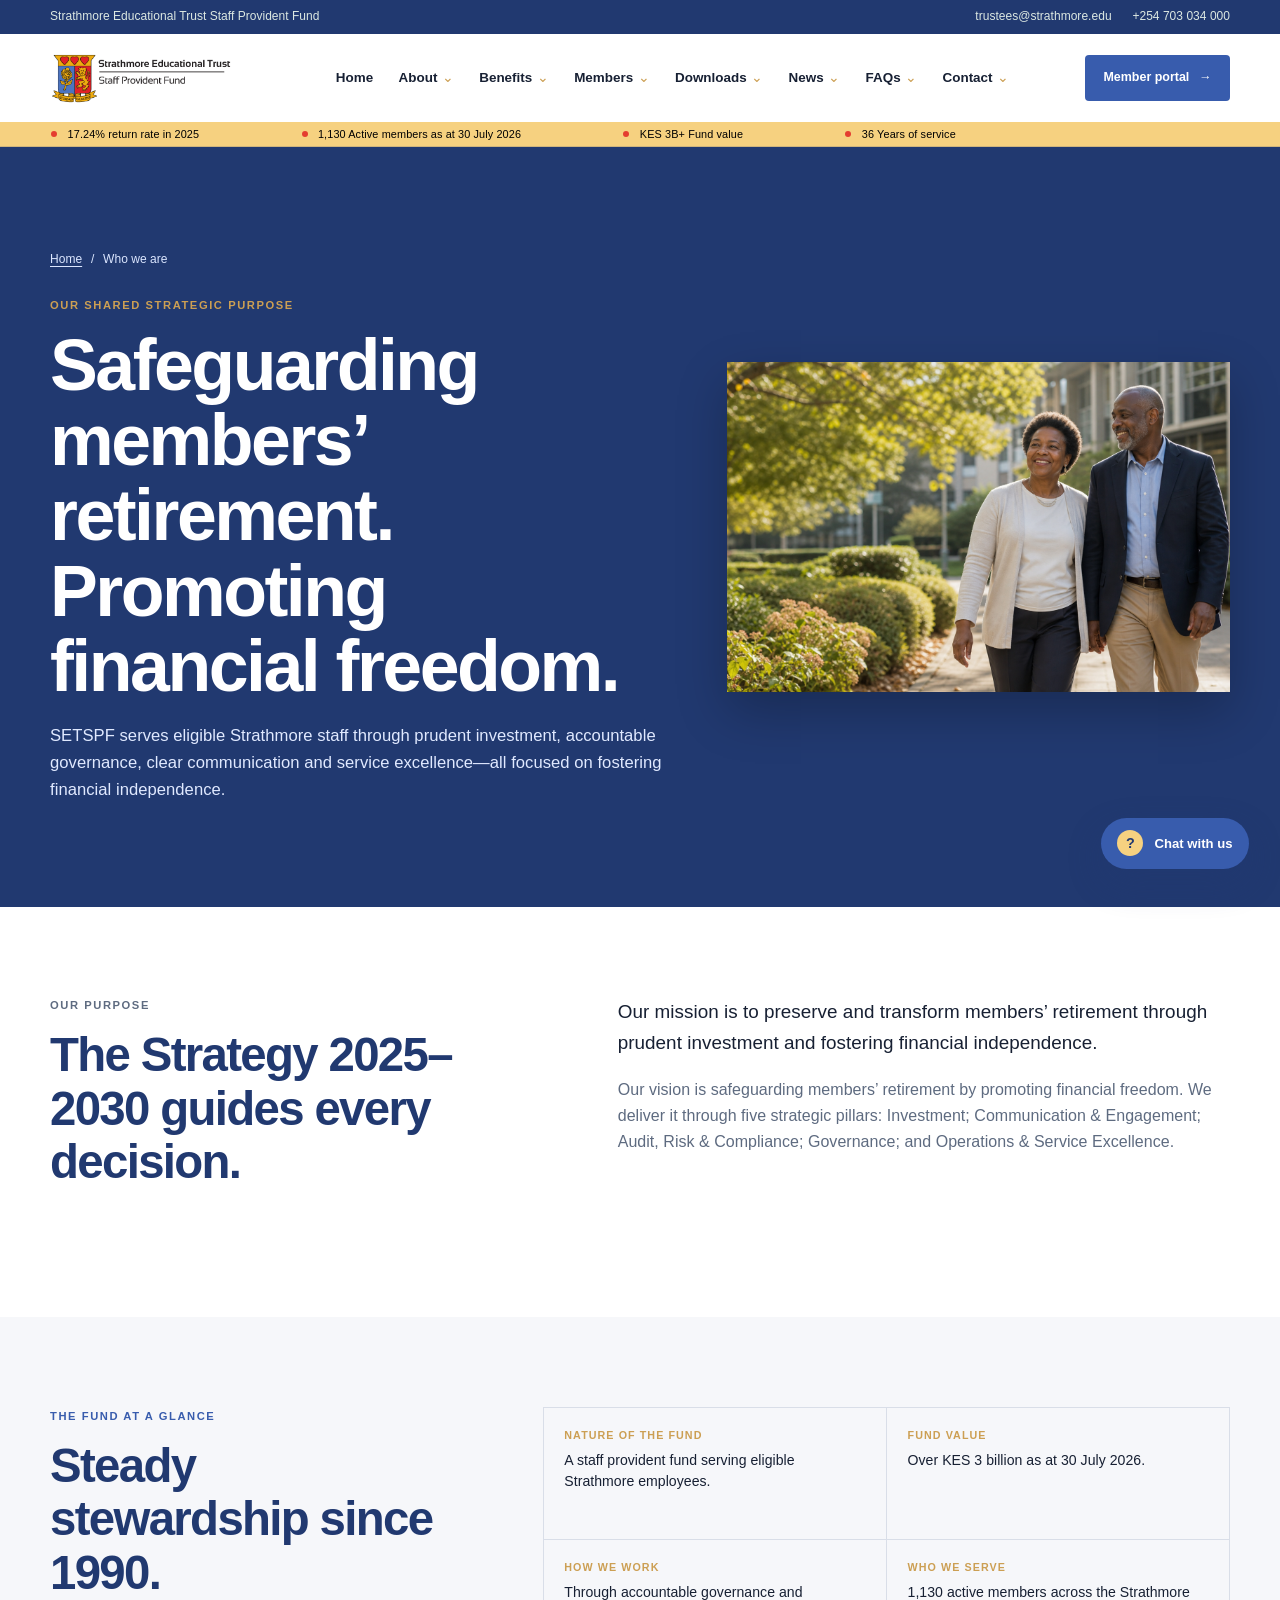
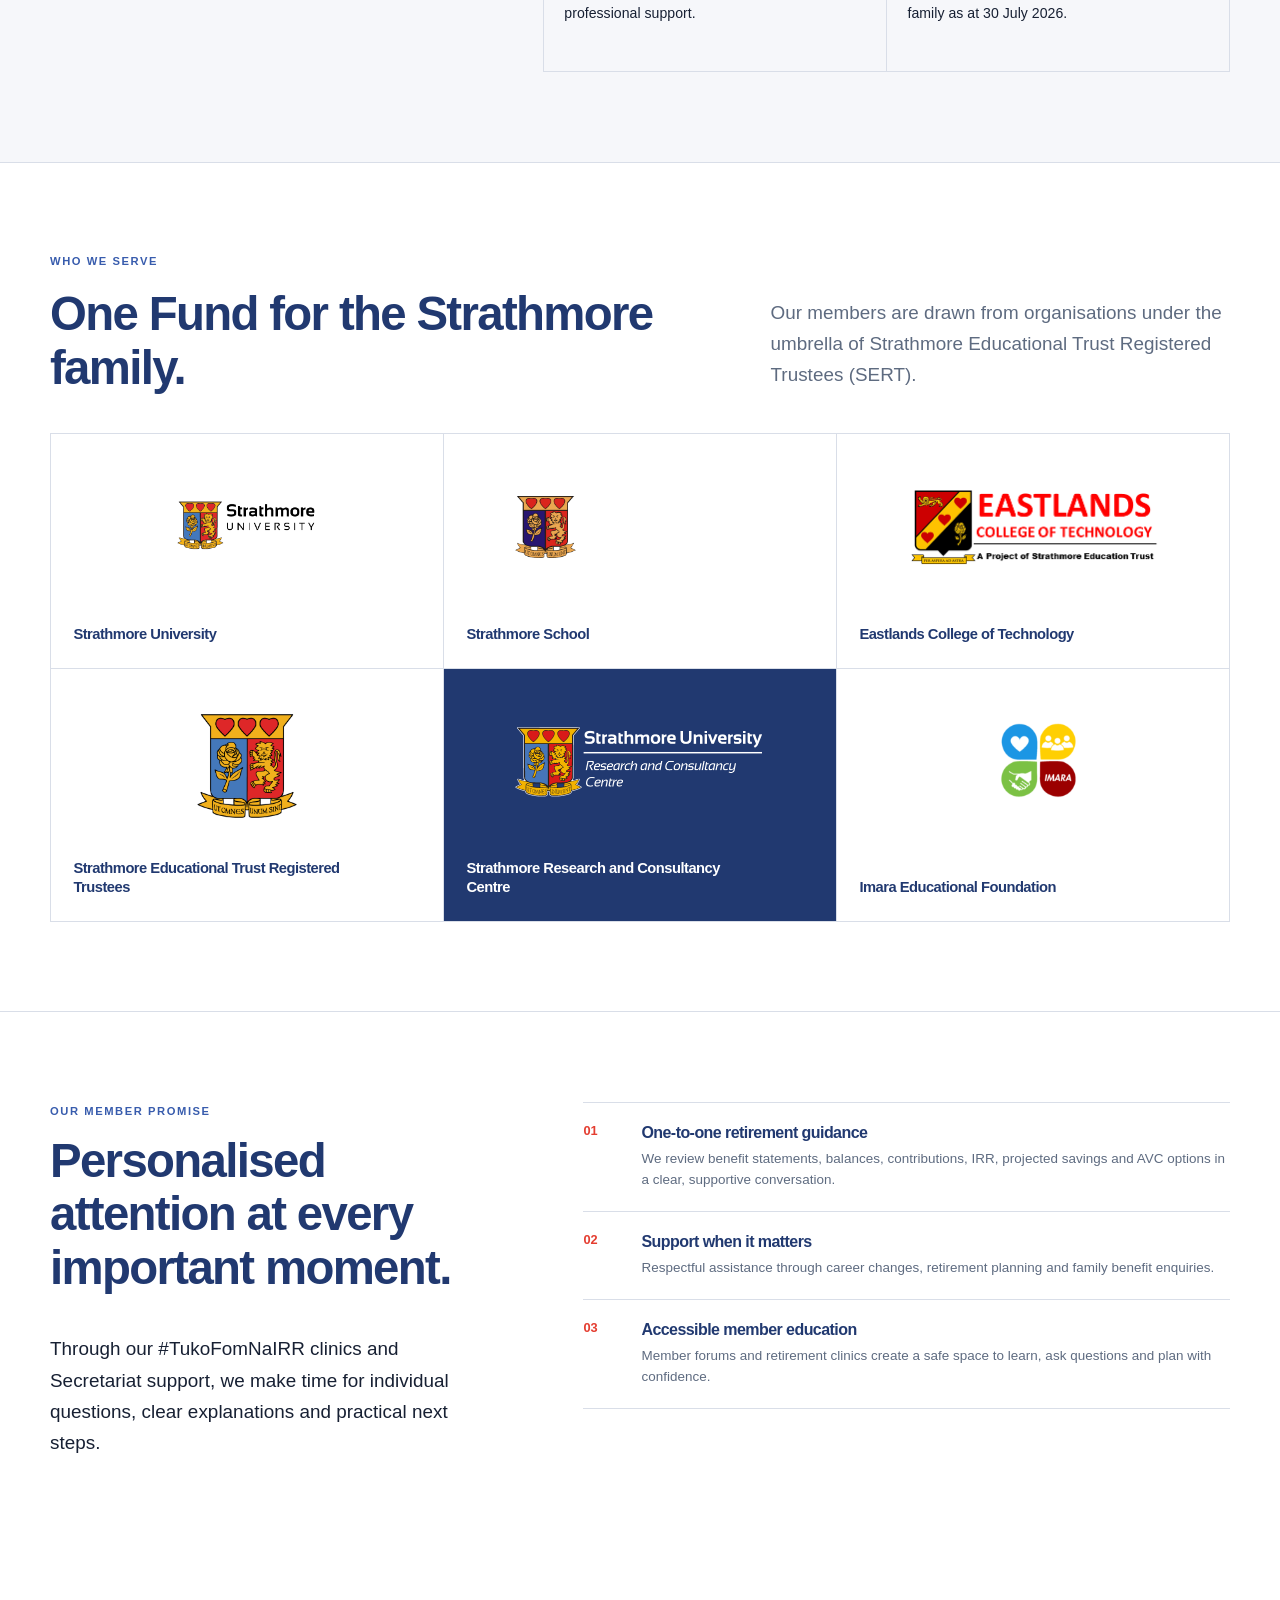
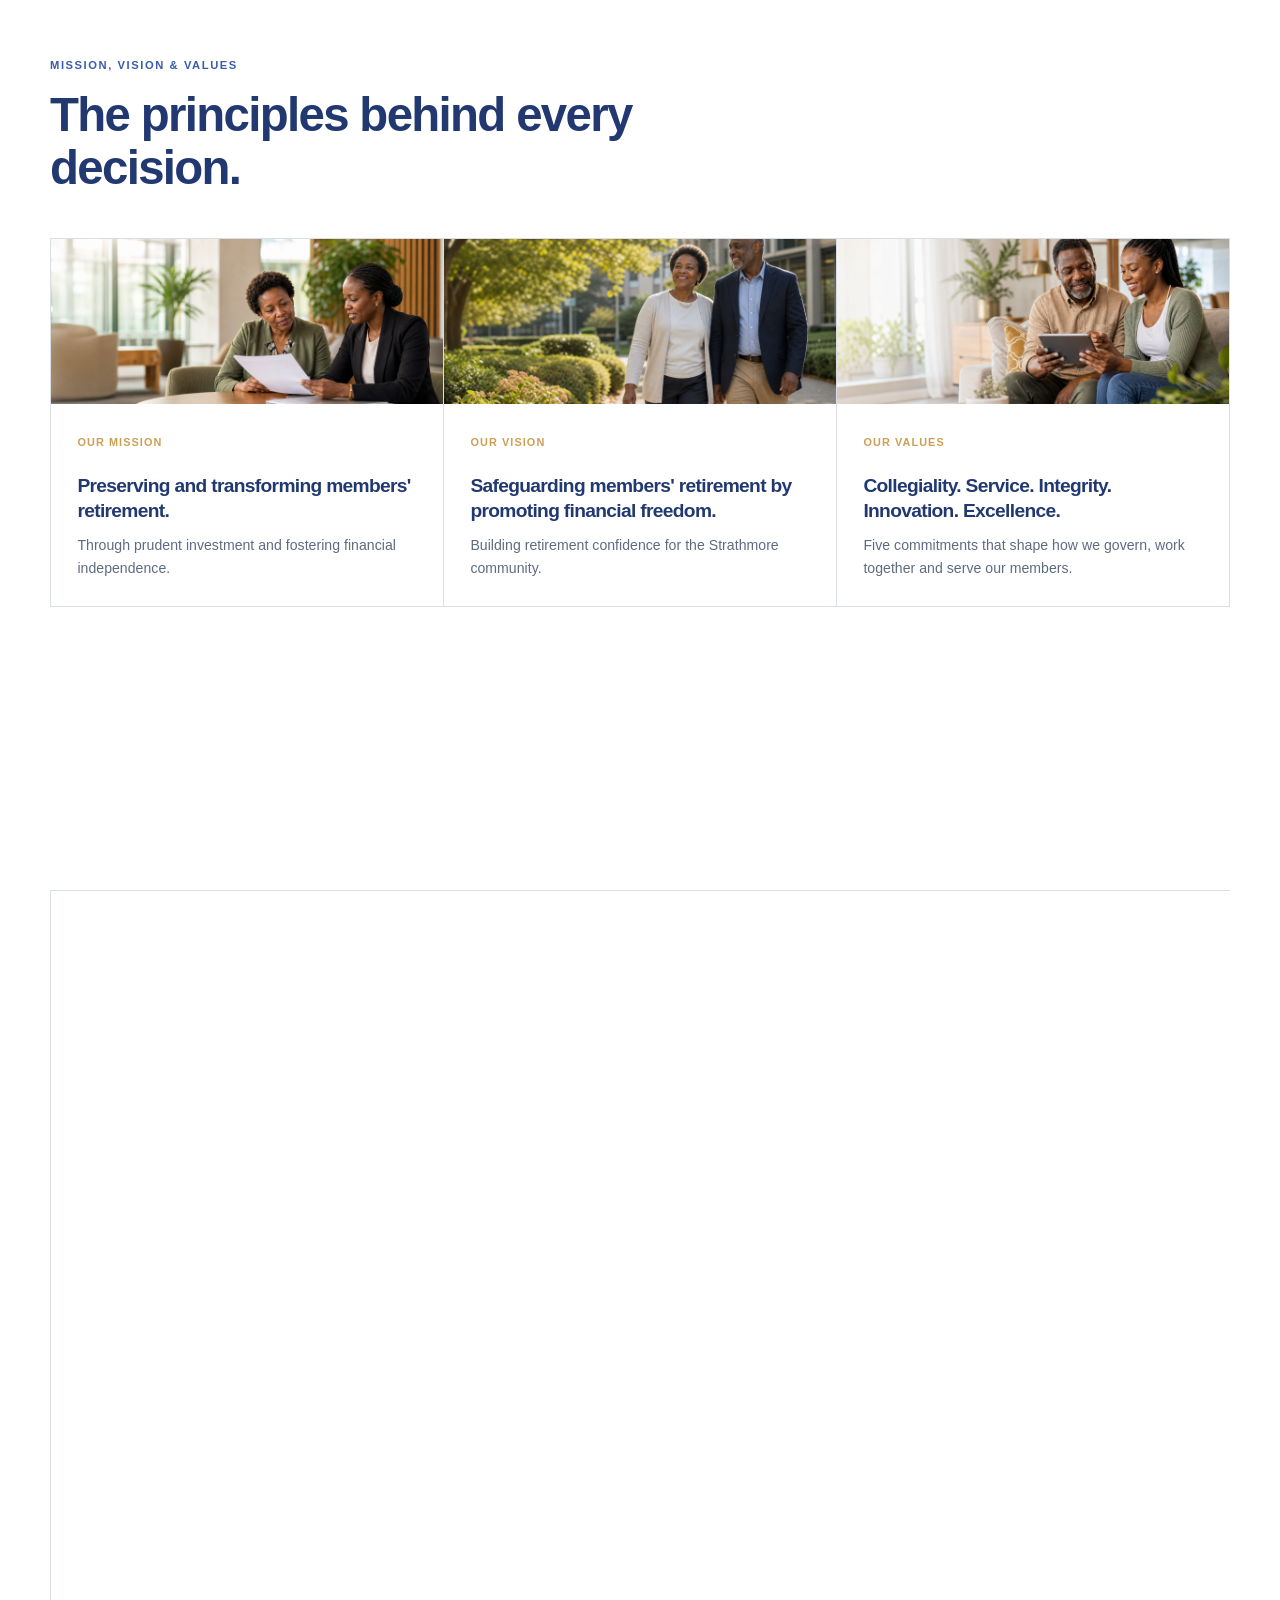
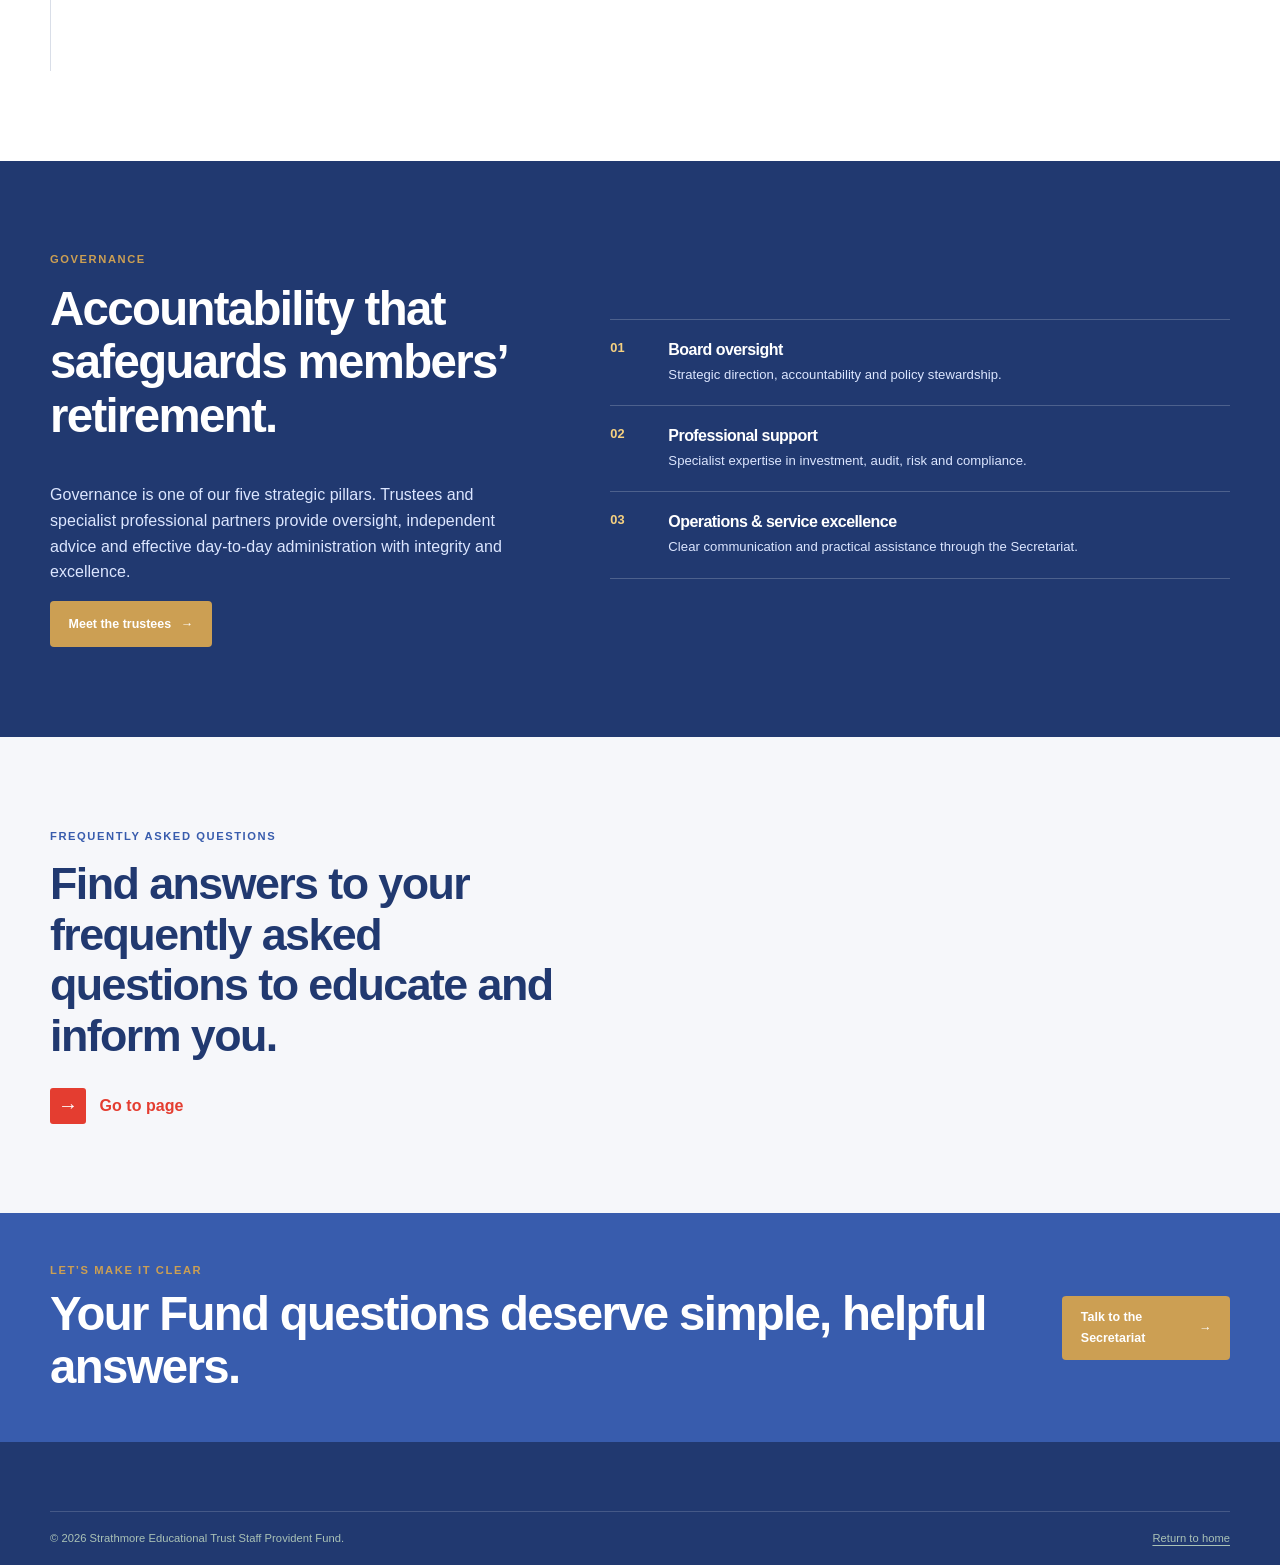
==== about.html @ 5f05a34d "Launch SETSPF website with strategy-aligned language" ====
<!doctype html>
<html lang="en">
<head>
  <meta charset="utf-8">
  <meta name="viewport" content="width=device-width, initial-scale=1">
  <meta name="description" content="Discover SETSPF’s mission, vision, values and five strategic pillars for safeguarding members’ retirement and promoting financial freedom.">
  <meta http-equiv="Content-Security-Policy" content="default-src 'self'; base-uri 'self'; object-src 'none'; script-src 'self'; style-src 'self' https://fonts.googleapis.com; font-src https://fonts.gstatic.com; img-src 'self' data:; connect-src 'self'; form-action 'self'">
  <title> Who we are? </title>
  <link rel="preconnect" href="https://fonts.googleapis.com">
  <link rel="preconnect" href="https://fonts.gstatic.com" crossorigin>
  <link href="https://fonts.googleapis.com/css2?family=Montserrat:wght@400;600;700&family=Open+Sans:wght@400;600&display=swap" rel="stylesheet">
  <link rel="stylesheet" href="base.css">
  <link rel="stylesheet" href="redesign.css">
  <link rel="stylesheet" href="about-page.css">
  <link rel="stylesheet" href="about-attention.css">
  <link rel="stylesheet" href="chatbot.css">
  <link rel="stylesheet" href="font-refinement.css">
</head>
<body class="about-page">
  <a class="skip-link" href="#main-content">Skip to content</a>
  <div class="utility"><div class="shell utility__inner"><span>Strathmore Educational Trust Staff Provident Fund</span><a href="mailto:trustees@strathmore.edu">trustees@strathmore.edu</a><a href="tel:+254703034000">+254 703 034 000</a></div></div>
  <header class="site-header" id="siteHeader"><div class="shell nav-row">
    <a class="brand" href="index.html#home" aria-label="SETSPF home"><img src="fund-logo-source.png" alt="Strathmore Educational Trust Staff Provident Fund"></a>
    <nav class="navigation" id="siteNav" aria-label="Primary navigation">
      <a href="index.html#home">Home</a>
      <details class="nav-dropdown"><summary>About <span aria-hidden="true">⌄</span></summary><div class="nav-dropdown__menu"><a href="about.html" aria-current="page">Who we are</a><a href="#mission">Mission &amp; values</a><a href="strategy-2025-2030.html">Strategy 2025-2030</a><a href="faqs.html">Frequently asked questions</a><a href="trustees.html">Trustees</a></div></details>
      <details class="nav-dropdown"><summary>Benefits <span aria-hidden="true">⌄</span></summary><div class="nav-dropdown__menu"><a href="index.html#benefits">Benefits overview</a><a href="downloads.html#forms">Claim forms</a></div></details>
      <details class="nav-dropdown"><summary>Members <span aria-hidden="true">⌄</span></summary><div class="nav-dropdown__menu"><a href="index.html#members">Member portal</a><a href="index.html#members">Contribution statements</a><a href="index.html#members">Member services</a></div></details>
      <details class="nav-dropdown"><summary>Downloads <span aria-hidden="true">⌄</span></summary><div class="nav-dropdown__menu"><a href="downloads.html">Downloads centre</a><a href="downloads.html#reports">Guides &amp; reports</a><a href="downloads.html#forms">Forms &amp; policies</a></div></details>
      <details class="nav-dropdown"><summary>News <span aria-hidden="true">⌄</span></summary><div class="nav-dropdown__menu"><a href="index.html#news">Latest updates</a><a href="index.html#news">Notices</a><a href="index.html#news">Member education</a></div></details>
      <details class="nav-dropdown"><summary>FAQs <span aria-hidden="true">⌄</span></summary><div class="nav-dropdown__menu"><a href="index.html#faqs">Search FAQs</a><a href="index.html#faqs">Benefit questions</a><a href="index.html#faqs">Statements &amp; claims</a></div></details>
      <details class="nav-dropdown"><summary>Contact <span aria-hidden="true">⌄</span></summary><div class="nav-dropdown__menu"><a href="index.html#contact">Contact support</a><a href="index.html#contact">Office details</a><a href="index.html#contact">Send an enquiry</a></div></details>
    </nav>
    <div class="nav-tools"><a class="button button--solid" href="index.html#members">Member portal <span aria-hidden="true">→</span></a><button class="menu-toggle" id="menuToggle" type="button" aria-label="Open navigation" aria-controls="siteNav" aria-expanded="false"><i></i><i></i><i></i></button></div>
  </div></header>

  <main id="main-content">
    <section class="about-hero"><div class="shell about-hero__grid"><div><nav class="breadcrumb" aria-label="Breadcrumb"><a href="index.html">Home</a><span aria-hidden="true">/</span><span>Who we are</span></nav><p class="kicker">Our shared strategic purpose</p><h1>Safeguarding members’ retirement. Promoting financial freedom.</h1><p>SETSPF serves eligible Strathmore staff through prudent investment, accountable governance, clear communication and service excellence—all focused on fostering financial independence.</p></div><div class="about-hero__image" role="img" aria-label="SETSPF members walking together on a university campus"></div></div></section>

    <section class="about-section"><div class="shell about-intro"><div><p class="kicker kicker--green">Our purpose</p><h2>The Strategy 2025–2030 guides every decision.</h2></div><div><p class="lead">Our mission is to preserve and transform members’ retirement through prudent investment and fostering financial independence.</p><p>Our vision is safeguarding members’ retirement by promoting financial freedom. We deliver it through five strategic pillars: Investment; Communication &amp; Engagement; Audit, Risk &amp; Compliance; Governance; and Operations &amp; Service Excellence.</p></div></div></section>

    <section class="about-section about-section--mist"><div class="shell"><div class="about-glance"><div><p class="kicker kicker--green">The Fund at a glance</p><h2>Steady stewardship since 1990.</h2></div><dl><div><dt>Nature of the Fund</dt><dd>A staff provident fund serving eligible Strathmore employees.</dd></div><div><dt>Fund value</dt><dd>Over KES 3 billion as at 30 July 2026.</dd></div><div><dt>How we work</dt><dd>Through accountable governance and professional support.</dd></div><div><dt>Who we serve</dt><dd>1,130 active members across the Strathmore family as at 30 July 2026.</dd></div></dl></div></div></section>

    <section class="about-section who-we-serve"><div class="shell"><div class="who-we-serve__intro"><p class="kicker kicker--green">Who we serve</p><h2>One Fund for the Strathmore family.</h2><p class="lead">Our members are drawn from organisations under the umbrella of Strathmore Educational Trust Registered Trustees (SERT).</p></div><div class="family-logo-grid" role="list"><article class="family-logo-card" role="listitem"><div class="family-logo-card__image"><img src="assets/images/family-logos/strathmore-university.png" alt="Strathmore University logo" loading="lazy"></div><h3>Strathmore University</h3></article><article class="family-logo-card" role="listitem"><div class="family-logo-card__image"><img src="assets/images/family-logos/strathmore-school.png" alt="Strathmore School logo" loading="lazy"></div><h3>Strathmore School</h3></article><article class="family-logo-card" role="listitem"><div class="family-logo-card__image"><img src="assets/images/family-logos/eastlands-college.png" alt="Eastlands College of Technology logo" loading="lazy"></div><h3>Eastlands College of Technology</h3></article><article class="family-logo-card" role="listitem"><div class="family-logo-card__image family-logo-card__image--crest"><img src="su-emblem.png" alt="Strathmore Educational Trust crest" loading="lazy"></div><h3>Strathmore Educational Trust Registered Trustees</h3></article><article class="family-logo-card family-logo-card--dark" role="listitem"><div class="family-logo-card__image"><img src="assets/images/family-logos/srcc.png" alt="Strathmore Research and Consultancy Centre logo" loading="lazy"></div><h3>Strathmore Research and Consultancy Centre</h3></article><article class="family-logo-card" role="listitem"><div class="family-logo-card__image"><img src="assets/images/family-logos/imara-foundation.png" alt="Imara Educational Foundation logo" loading="lazy"></div><h3>Imara Educational Foundation</h3></article></div></div></section>

    <section class="about-section about-attention"><div class="shell about-attention__grid"><div><p class="kicker kicker--green">Our member promise</p><h2>Personalised attention at every important moment.</h2><p class="lead">Through our #TukoFomNaIRR clinics and Secretariat support, we make time for individual questions, clear explanations and practical next steps.</p></div><div class="attention-points"><article><b>01</b><div><h3>One-to-one retirement guidance</h3><p>We review benefit statements, balances, contributions, IRR, projected savings and AVC options in a clear, supportive conversation.</p></div></article><article><b>02</b><div><h3>Support when it matters</h3><p>Respectful assistance through career changes, retirement planning and family benefit enquiries.</p></div></article><article><b>03</b><div><h3>Accessible member education</h3><p>Member forums and retirement clinics create a safe space to learn, ask questions and plan with confidence.</p></div></article></div></div></section>

    <section class="about-section" id="mission"><div class="shell"><div class="about-section__heading"><p class="kicker kicker--green">Mission, vision &amp; values</p><h2>The principles behind every decision.</h2></div><div class="about-values"><article><figure class="value-card__image"><img src="assets/images/hero-member-consultation.png" alt="A member receiving personalised retirement guidance"></figure><div class="value-card__content"><span>Our mission</span><h3>Preserving and transforming members' retirement.</h3><p>Through prudent investment and fostering financial independence.</p></div></article><article><figure class="value-card__image"><img src="assets/images/hero-retirement-campus.png" alt="Members enjoying a confident life after work"></figure><div class="value-card__content"><span>Our vision</span><h3>Safeguarding members' retirement by promoting financial freedom.</h3><p>Building retirement confidence for the Strathmore community.</p></div></article><article><figure class="value-card__image"><img src="assets/images/hero-family-future.png" alt="A family planning confidently for the future"></figure><div class="value-card__content"><span>Our values</span><h3>Collegiality. Service. Integrity. Innovation. Excellence.</h3><p>Five commitments that shape how we govern, work together and serve our members.</p></div></article></div><section class="values-detail" id="values" aria-labelledby="values-title"><div class="values-detail__intro"><p class="kicker kicker--green">What our values mean</p><h2 id="values-title">Values made visible through action.</h2><p>These commitments guide how the Board makes decisions, how we care for members and beneficiaries, and how we build trust for the long term.</p></div><div class="values-detail__grid"><article><figure><img src="assets/images/value-collegiality-concept.webp" alt="Interlinked wooden rings representing shared purpose and collaboration" loading="lazy"></figure><div class="values-detail__content"><span>01</span><h3>Collegiality</h3><p>Board members respect one another’s commitment to our shared purpose. We work together to understand and meet the needs of members and beneficiaries.</p></div></article><article><figure><img src="assets/images/value-service-concept.webp" alt="A warm lantern lighting a clear path, representing guidance and care" loading="lazy"></figure><div class="values-detail__content"><span>02</span><h3>Service</h3><p>We exist to serve. We place the welfare of members and beneficiaries above self-interest, pursuing the collective good with humility and care.</p></div></article><article><figure><img src="assets/images/value-integrity-concept.webp" alt="A transparent compass pointing true, representing honesty and openness" loading="lazy"></figure><div class="values-detail__content"><span>03</span><h3>Integrity</h3><p>We act with honesty, straightforwardness and openness in every interaction, earning the trust of our members, Sponsor and stakeholders.</p></div></article><article><figure><img src="assets/images/value-innovation-concept.webp" alt="A fresh shoot and a new route through a grid, representing fresh thinking" loading="lazy"></figure><div class="values-detail__content"><span>04</span><h3>Innovation</h3><p>We welcome creativity and new ideas, continually improving our services to deliver greater value and a better member experience.</p></div></article><article><figure><img src="assets/images/value-excellence-concept.webp" alt="Precision tools and a finely crafted model representing consistent quality" loading="lazy"></figure><div class="values-detail__content"><span>05</span><h3>Excellence</h3><p>We fulfil our obligations with consistency, focus and a long-term view—always acting in the best interests of our members.</p></div></article></div></section></div></section>

    <section class="about-section about-governance"><div class="shell about-governance__grid"><div><p class="kicker">Governance</p><h2>Accountability that safeguards members’ retirement.</h2><p>Governance is one of our five strategic pillars. Trustees and specialist professional partners provide oversight, independent advice and effective day-to-day administration with integrity and excellence.</p><a class="button button--gold" href="trustees.html">Meet the trustees <span aria-hidden="true">→</span></a></div><div class="governance-points"><article><b>01</b><div><h3>Board oversight</h3><p>Strategic direction, accountability and policy stewardship.</p></div></article><article><b>02</b><div><h3>Professional support</h3><p>Specialist expertise in investment, audit, risk and compliance.</p></div></article><article><b>03</b><div><h3>Operations &amp; service excellence</h3><p>Clear communication and practical assistance through the Secretariat.</p></div></article></div></div></section>

    <section class="about-faq-link"><div class="shell"><article><p class="kicker kicker--green">Frequently asked questions</p><h2>Find answers to your frequently asked questions to educate and inform you.</h2><a class="faq-page-link" href="faqs.html"><span aria-hidden="true">→</span> Go to page</a></article></div></section>

    <section class="about-cta"><div class="shell"><div><p class="kicker">Let’s make it clear</p><h2>Your Fund questions deserve simple, helpful answers.</h2></div><a class="button button--gold" href="index.html#contact">Talk to the Secretariat <span aria-hidden="true">→</span></a></div></section>
  </main>

  <section class="help-chat" data-help-chat aria-label="SETSPF virtual assistant"><button class="help-chat__launcher" type="button" data-chat-toggle aria-expanded="false" aria-controls="setspfChatPanel"><span class="help-chat__launcher-icon" aria-hidden="true">?</span>Chat with us</button><div class="help-chat__panel" id="setspfChatPanel" data-chat-panel hidden><div class="help-chat__head"><div><span class="help-chat__eyebrow">SETSPF help</span><strong>How can we help?</strong></div><button class="help-chat__close" type="button" data-chat-close aria-label="Close chat">×</button></div><div class="help-chat__messages" data-chat-messages aria-live="polite"><p class="help-chat__message">Hello. I can help you find information about statements, benefits, member support and contacting the Secretariat.</p></div><div class="help-chat__suggestions"><button type="button" data-chat-prompt="Help me understand my statement">Understand my statement</button><button type="button" data-chat-prompt="How do I start a benefit claim?">Start a claim</button><button type="button" data-chat-prompt="How do I contact the Secretariat?">Contact support</button></div><form class="help-chat__form" data-chat-form><label class="visually-hidden" for="setspfChatInput">Ask a question</label><input id="setspfChatInput" data-chat-input type="text" autocomplete="off" maxlength="280" placeholder="Ask a general question"><button type="submit">Send</button></form><p class="help-chat__notice">General guidance only. Do not share personal, account or password information here.</p></div></section>
  <footer class="footer"><div class="shell footer-bottom"><span>© <span id="year"></span> Strathmore Educational Trust Staff Provident Fund.</span><a href="index.html">Return to home</a></div></footer>
  <script src="chatbot.js"></script>
  <script src="about.js"></script>
  <script src="fund-ticker.js"></script>
</body>
</html>
---- base.css ----
/* Foundation: design tokens, reset and shared typography. */
:root {
  --blue: #385cad;
  --blue-deep: #213970;
  --red: #e43d30;
  --gold: #cc9f53;
  --gold-light: #f6d180;
  --ink: #172033;
  --muted: #5e6b80;
  --paper: #f6f7fa;
  --line: #d9dee8;
  --white: #fff;
  --shadow: 0 18px 45px rgba(25, 44, 83, .1);
  --radius: 8px;
  --font-display: "Montserrat", sans-serif;
  --font-body: "Open Sans", Arial, sans-serif;
}

* { box-sizing: border-box; }
html { scroll-behavior: smooth; scroll-padding-top: 88px; }
body { margin: 0; min-width: 320px; overflow-x: hidden; color: var(--ink); background: var(--white); font: 400 16px/1.65 var(--font-body); }
body:has(dialog[open]) { overflow: hidden; }
h1, h2, h3, p { margin-top: 0; }
h1, h2, h3, h4, h5, h6, .overline, .eyebrow { font-family: var(--font-display); letter-spacing: -.025em; }
h1 { font-size: clamp(2.5rem, 5vw, 3rem); font-weight: 700; line-height: 1.12; }
h2 { color: var(--blue-deep); font-size: clamp(2rem, 3.8vw, 2.25rem); font-weight: 700; line-height: 1.2; }
h3 { margin-bottom: .55rem; font-size: clamp(1.35rem, 2.6vw, 1.75rem); font-weight: 600; line-height: 1.3; }
h4 { font-size: 1.375rem; font-weight: 600; line-height: 1.35; }
h5, h6 { font-size: 1rem; font-weight: 600; line-height: 1.4; }
a { color: inherit; text-decoration-thickness: 1px; text-underline-offset: 3px; }
button, input, select, textarea { font-family: var(--font-body); }
button { cursor: pointer; }
img { display: block; max-width: 100%; }
:focus-visible { outline: 3px solid var(--gold); outline-offset: 3px; }
::selection { color: var(--blue-deep); background: var(--gold-light); }
.container { width: min(1180px, calc(100% - clamp(32px, 5vw, 64px))); margin-inline: auto; }
.visually-hidden { position: absolute; width: 1px; height: 1px; padding: 0; margin: -1px; overflow: hidden; clip: rect(0,0,0,0); white-space: nowrap; border: 0; }
.skip-link { position: fixed; z-index: 20; top: 8px; left: 8px; padding: .65rem .85rem; color: var(--white); background: var(--blue-deep); transform: translateY(-160%); transition: transform .2s ease; }
.skip-link:focus { transform: translateY(0); }
.overline { margin-bottom: 1rem; color: rgba(255,255,255,.78); font-size: .72rem; font-weight: 700; letter-spacing: .14em; text-transform: uppercase; }
.overline--blue { color: var(--blue); }
.overline--gold { color: var(--gold); }
.lead { font-size: 1.18rem; line-height: 1.65; }

@media (prefers-reduced-motion: reduce) {
  *, *::before, *::after { scroll-behavior: auto !important; animation-duration: .01ms !important; transition-duration: .01ms !important; }
}

/* Shared Fund performance ticker. */
.fund-ticker{overflow:hidden;background:#f6d180;color:#000;border-bottom:1px solid rgba(33,57,112,.18)}.fund-ticker__track{display:flex;width:max-content;will-change:transform;animation:fund-ticker-scroll 34s linear infinite}.fund-ticker__set{display:flex;flex:none;align-items:center;min-width:100vw}.fund-ticker__item{display:inline-flex;align-items:center;gap:.65rem;flex:none;padding:.38rem clamp(1.5rem,4vw,3.5rem);white-space:nowrap;font:400 .68rem var(--font-display);letter-spacing:.01em}.fund-ticker__item i{width:6px;height:6px;flex:none;border-radius:50%;background:#e43d30}.fund-ticker:hover .fund-ticker__track,.fund-ticker:focus-within .fund-ticker__track{animation-play-state:paused}@keyframes fund-ticker-scroll{to{transform:translateX(-50%)}}@media(max-width:500px){.fund-ticker__item{gap:.55rem;padding:.34rem 1.5rem;font-size:.64rem}}@media(prefers-reduced-motion:reduce){.fund-ticker__track{animation:none;width:100%;overflow-x:auto}.fund-ticker__set[aria-hidden="true"]{display:none}}
---- redesign.css ----
:root{--green:#385cad;--green-deep:#213970;--green-soft:#e8eef9;--red:#e43d30;--gold:#cc9f53;--gold-pale:#f6d180;--ink:#172033;--muted:#5e6b80;--mist:#f6f7fa;--line:#d9dee8;--white:#fff;--font-display:"Montserrat",sans-serif;--font-body:"Open Sans",Arial,sans-serif;--radius:4px;--shadow:0 16px 38px rgba(25,44,83,.08)}
*{box-sizing:border-box}body{background:var(--white);color:var(--ink);font-family:var(--font-body);font-size:16px;line-height:1.62}h1,h2,h3,.kicker,.button{font-family:var(--font-display)}h1,h2,h3{color:var(--green-deep);letter-spacing:-.035em}h1{font-size:clamp(2.85rem,5.8vw,5.25rem);font-weight:700;line-height:1.05}h2{font-size:clamp(2rem,3.7vw,3.2rem);line-height:1.13}h3{font-size:1.2rem}.shell{width:min(1180px,calc(100% - 48px));margin:auto}.utility{background:var(--green-deep);color:#dce8e2;font-size:.75rem}.utility__inner{display:flex;gap:1.3rem;align-items:center;justify-content:flex-end;min-height:34px}.utility__inner span{margin-right:auto}.utility a{text-decoration:none}.site-header{position:sticky;top:0;z-index:20;background:rgba(255,255,255,.98);border-bottom:1px solid transparent;transition:padding .2s,box-shadow .2s,border .2s}.site-header.is-scrolled{box-shadow:0 6px 25px rgba(0,53,43,.08);border-color:var(--line)}.nav-row{min-height:87px;display:flex;align-items:center;gap:1.75rem}.brand{display:block;flex:0 0 210px}.brand img{width:200px;max-height:55px;object-fit:contain;object-position:left center}.navigation{display:flex;align-items:center;justify-content:center;gap:1.2rem;flex:1}.navigation a{color:#35443e;text-decoration:none;font-family:var(--font-display);font-size:.76rem;font-weight:700;white-space:nowrap}.navigation a:hover,.navigation a:focus-visible{color:var(--green)}.nav-tools{display:flex;align-items:center;gap:.65rem}.button{display:inline-flex;justify-content:center;align-items:center;gap:.6rem;min-height:46px;padding:.68rem 1.1rem;border:1px solid transparent;border-radius:var(--radius);font-size:.78rem;font-weight:700;letter-spacing:.01em;text-decoration:none;transition:transform .2s,background .2s,color .2s}.button:hover{transform:translateY(-2px)}.button--solid{background:var(--green);color:var(--white)}.button--solid:hover{background:var(--green-deep)}.button--gold{background:var(--gold);color:#fff}.button--gold:hover{background:#9e7a3b}.button--ghost{border-color:rgba(255,255,255,.45);color:#fff}.button--ghost:hover{background:#fff;color:var(--green)}.icon-control{width:42px;height:42px;padding:0;border:0;background:transparent;color:var(--green);display:grid;place-items:center;border-radius:50%}.icon-control:hover{background:var(--green-soft)}.icon-control svg,.search-box svg,.quick-card svg{width:20px;fill:none;stroke:currentColor;stroke-width:1.75;stroke-linecap:round;stroke-linejoin:round}.menu-toggle{display:none;width:40px;padding:7px;border:0;background:transparent}.menu-toggle i{display:block;height:2px;margin:5px 0;background:var(--green)}
.hero{position:relative;overflow:hidden;background:var(--green);color:#eef2ff;padding:clamp(5rem,10vw,8.2rem) 0 4.4rem}.hero:before{content:"";position:absolute;width:55vw;height:55vw;border:1px solid rgba(246,209,128,.24);border-radius:50%;right:-23vw;top:-32vw}.hero:after{content:"";position:absolute;inset:0;background:linear-gradient(90deg,rgba(33,57,112,.4),transparent 65%);pointer-events:none}.hero__grid{position:relative;z-index:1;display:grid;grid-template-columns:minmax(0,1.28fr) minmax(290px,.6fr);gap:6.5rem;align-items:end}.hero h1{color:#fff;margin:0 0 1.45rem}.hero h1 em{font-style:normal;color:var(--gold-pale)}.hero__copy>p:not(.kicker){max-width:600px;margin-bottom:2rem;color:#e2e9fa;font-size:1.1rem}.kicker{margin:0 0 .85rem;color:var(--gold);font-size:.7rem;font-weight:800;letter-spacing:.14em;text-transform:uppercase}.kicker--green{color:var(--green)}.hero__actions{display:flex;gap:.7rem;flex-wrap:wrap}.hero__trust{display:flex;gap:1.5rem;margin-top:3rem;color:#e2e9fa;font-size:.76rem}.hero__trust span:before{content:"";display:inline-block;width:6px;height:6px;margin-right:.5rem;background:var(--gold);border-radius:50%}.hero-panel{position:relative;padding:2.2rem;background:#f8faff;color:var(--ink);border-top:4px solid var(--gold);box-shadow:var(--shadow)}.hero-panel h2{margin-bottom:.75rem;font-size:1.6rem}.hero-panel>a{display:flex;justify-content:space-between;margin:1.6rem 0 1.8rem;padding-top:1rem;border-top:1px solid var(--line);color:var(--green);text-decoration:none}.hero-panel dl{display:grid;grid-template-columns:1fr 1fr;gap:1.5rem;margin:0}.hero-panel dl div+div{border-left:1px solid var(--line);padding-left:1.5rem}.hero-panel dt{color:var(--green);font:700 1.7rem/1 var(--font-display)}.hero-panel dd{margin:.45rem 0 0;color:var(--muted);font-size:.72rem}.hero__line{position:absolute;z-index:1;bottom:0;left:0;width:58%;height:8px;background:var(--red)}
.quick-section{padding:2.1rem 0 4.5rem;background:var(--mist)}.section-label{display:flex;justify-content:space-between;align-items:end;margin-bottom:1.35rem}.section-label p:last-child{margin:0;color:var(--muted);font-size:.87rem}.quick-grid{display:grid;grid-template-columns:repeat(4,1fr);border-top:1px solid var(--line);border-left:1px solid var(--line)}.quick-card{min-height:173px;padding:1.25rem;border:0;border-right:1px solid var(--line);border-bottom:1px solid var(--line);background:#fff;color:var(--ink);text-align:left;text-decoration:none;transition:background .2s,transform .2s}.quick-card:hover{position:relative;z-index:1;background:var(--green);color:#fff;transform:translateY(-4px);box-shadow:var(--shadow)}.quick-card>span{display:block;margin-bottom:1.3rem;color:var(--gold);font:800 .67rem var(--font-display)}.quick-card svg{display:block;margin-bottom:.8rem}.quick-card strong,.quick-card small{display:block}.quick-card strong{font:700 .88rem var(--font-display)}.quick-card small{margin-top:.25rem;color:var(--muted);font-size:.72rem;line-height:1.45}.quick-card:hover small{color:#dce9e2}
.section{padding:clamp(4.8rem,8vw,7.4rem) 0}.section--mist{background:var(--mist)}.split{display:grid;grid-template-columns:1fr 1fr;gap:clamp(3rem,9vw,11rem)}.split--top{align-items:start}.split h2{max-width:430px}.prose{max-width:530px}.lead{font-size:1.18rem;line-height:1.65}.text-link{color:var(--green);padding:0;border:0;background:none;font:700 .84rem var(--font-display);text-decoration:none}.text-link:hover{color:var(--gold)}.purpose-grid{display:grid;grid-template-columns:repeat(3,1fr);gap:0;border-top:1px solid var(--line);margin-top:4.5rem}.purpose-grid article{padding:1.6rem 2rem 1.5rem 0;border-bottom:1px solid var(--line)}.purpose-grid article+article{padding-left:2rem;border-left:1px solid var(--line)}.purpose-grid span{color:var(--gold);font:800 .67rem var(--font-display);letter-spacing:.1em;text-transform:uppercase}.purpose-grid h3{margin:.65rem 0}.purpose-grid p{margin:0;color:var(--muted);font-size:.9rem}.section-head{display:flex;justify-content:space-between;align-items:end;gap:3rem;margin-bottom:2.75rem}.section-head h2{max-width:620px;margin:0}.section-head>p{max-width:390px;margin:0;color:var(--muted);font-size:.94rem}.benefit-grid{display:grid;grid-template-columns:repeat(5,1fr);border-top:1px solid var(--line);border-left:1px solid var(--line)}.benefit-grid article{display:flex;min-height:305px;flex-direction:column;padding:1.55rem;border-right:1px solid var(--line);border-bottom:1px solid var(--line);background:#fff}.benefit-grid article:hover{background:var(--green);color:#fff}.benefit-grid article:hover h3,.benefit-grid article:hover a{color:#fff}.benefit-grid article:hover p{color:#d8e6df}.benefit-number{color:var(--gold);font:800 .72rem var(--font-display)}.benefit-grid h3{margin:2.4rem 0 .75rem;font-size:1.13rem}.benefit-grid p{color:var(--muted);font-size:.84rem;line-height:1.6}.benefit-grid a{margin-top:auto;color:var(--green);font:700 .78rem var(--font-display);text-decoration:none}.statistics{background:var(--green-deep);color:#fff}.statistics h2{color:#fff}.stats-wrap{display:grid;grid-template-columns:.65fr 1.35fr;gap:5rem;align-items:center}.stats{display:grid;grid-template-columns:repeat(2,1fr);border-left:1px solid rgba(255,255,255,.17);border-top:1px solid rgba(255,255,255,.17)}.stats article{padding:1.6rem 1.2rem;border-right:1px solid rgba(255,255,255,.17);border-bottom:1px solid rgba(255,255,255,.17)}.stats strong{display:block;color:var(--gold-pale);font:700 clamp(2rem,4vw,3.4rem)/1 var(--font-display)}.stats span{display:block;margin-top:.55rem;color:#c9d7d0;font-size:.75rem}label{display:block;margin-bottom:1rem;color:var(--green-deep);font:700 .74rem var(--font-display)}input,select,textarea{display:block;width:100%;margin-top:.4rem;padding:.72rem .78rem;border:1px solid #bac7c0;border-radius:2px;background:#fff;color:var(--ink);font:400 .94rem var(--font-body)}input:focus,select:focus,textarea:focus{outline:3px solid rgba(184,147,79,.28);outline-offset:1px;border-color:var(--gold)}.form-hint{margin:.85rem 0;color:var(--muted);font-size:.71rem;line-height:1.55}.member-section{padding:4.2rem 0;background:var(--green)}.member-banner{display:flex;justify-content:space-between;gap:3rem;align-items:center;color:#dce9e2}.member-banner h2{max-width:700px;margin:.4rem 0 .6rem;color:#fff}.member-banner>div:last-child{min-width:230px}.member-banner__note{margin:.75rem 0 0;color:#bfd1c8;font-size:.7rem}.library-controls{display:flex;justify-content:space-between;gap:1.5rem;margin-bottom:1.5rem}.search-box{position:relative;display:block;width:min(355px,100%);margin:0}.search-box svg{position:absolute;top:50%;left:.8rem;transform:translateY(-50%);color:var(--green);pointer-events:none}.search-box input{margin:0;padding-left:2.55rem}.filter-row{display:flex;gap:.5rem;flex-wrap:wrap}.filter-row button{padding:.53rem .7rem;border:1px solid var(--line);border-radius:2px;background:#fff;color:var(--muted);font:700 .69rem var(--font-display)}.filter-row button:hover,.filter-row button.is-active{border-color:var(--green);background:var(--green);color:#fff}.document-list{border-top:1px solid var(--line)}.document-row{display:grid;grid-template-columns:70px 1fr auto;gap:1.5rem;align-items:center;padding:1.25rem 0;border-bottom:1px solid var(--line)}.pdf-mark{display:grid;place-items:center;width:52px;height:62px;background:#f2eae6;color:#a23f2f;font:800 .69rem var(--font-display)}.document-row h3{margin:0;font-size:1rem}.document-row p{margin:.28rem 0 0;color:var(--muted);font-size:.78rem}.document-row a{padding:.6rem .75rem;border:1px solid var(--green);color:var(--green);font:700 .7rem var(--font-display);text-decoration:none}.document-row a:hover{background:var(--green);color:#fff}.empty-state{padding:2rem 0;color:var(--muted)}.news-controls{margin-bottom:2rem}.featured{display:grid;grid-template-columns:.68fr 1.32fr;margin-bottom:2rem;background:var(--green);color:#dce9e2}.featured__art{position:relative;display:grid;min-height:265px;place-items:center;overflow:hidden;background:var(--gold);color:#fff}.featured__art span{position:relative;z-index:1;font:800 3.3rem var(--font-display);letter-spacing:-.06em}.featured__art i{position:absolute;width:300px;height:300px;border:1px solid rgba(255,255,255,.45);border-radius:50%;transform:translate(-20%,30%)}.featured__art i+ i{width:210px;height:210px;transform:translate(45%,-40%)}.featured article{align-self:center;padding:2.8rem}.featured h3{margin:.4rem 0 .7rem;color:#fff;font-size:1.7rem}.featured p:not(.kicker){max-width:560px}.featured .text-link{color:var(--gold-pale)}.news-grid{display:grid;grid-template-columns:repeat(3,1fr);gap:1rem}.news-card{border:1px solid var(--line);background:#fff}.news-card__art{height:112px;padding:1rem;background:#dfe9e4;color:var(--green);font:800 .75rem var(--font-display);letter-spacing:.1em;text-transform:uppercase}.news-card:nth-child(2n) .news-card__art{background:#eee1c8;color:#6f5629}.news-card__body{padding:1.25rem}.news-card__meta{color:var(--muted);font-size:.68rem}.news-card h3{margin:.55rem 0;font-size:1.05rem}.news-card p:not(.news-card__meta){color:var(--muted);font-size:.8rem;line-height:1.55}.news-card button{padding:0;border:0;background:none;color:var(--green);font:700 .73rem var(--font-display)}.pagination{display:flex;gap:.4rem;justify-content:center;margin-top:2rem}.pagination button{width:32px;height:32px;border:1px solid var(--line);background:#fff;color:var(--green);font:700 .7rem var(--font-display)}.pagination button.is-active{background:var(--green);color:#fff}.faq-grid{display:grid;grid-template-columns:.75fr 1.25fr;gap:clamp(3rem,9vw,9rem)}.faq-list{border-top:1px solid var(--line)}.faq-list details{border-bottom:1px solid var(--line)}.faq-list summary{position:relative;padding:1.25rem 2rem 1.25rem 0;color:var(--green-deep);font:700 .95rem var(--font-display);cursor:pointer;list-style:none}.faq-list summary::-webkit-details-marker{display:none}.faq-list summary:after{content:"+";position:absolute;right:.25rem;color:var(--gold);font-size:1.4rem;font-weight:400}.faq-list details[open] summary:after{content:"−"}.faq-list p{max-width:660px;margin:0 0 1.35rem;color:var(--muted);font-size:.88rem}.search-box--plain{margin-top:1.7rem}.contact-grid{display:grid;grid-template-columns:.8fr 1.2fr;gap:2rem}.contact-card{padding:1.4rem;border:1px solid var(--line)}.map-card{position:relative;min-height:175px;margin-bottom:1.5rem;overflow:hidden;background:var(--green-soft);color:var(--green)}.map-card:before,.map-card:after{content:"";position:absolute;background:rgba(0,75,61,.15);transform:rotate(-25deg)}.map-card:before{width:300px;height:21px;left:-80px;top:83px}.map-card:after{width:21px;height:270px;right:100px;top:-55px}.map-card span{position:absolute;top:1rem;left:1rem;font:700 .75rem var(--font-display)}.map-card b{position:absolute;z-index:1;bottom:1rem;left:1rem;padding:.35rem .55rem;background:#fff;font:700 .69rem var(--font-display)}.map-card i{position:absolute;z-index:1;left:53%;top:53%;width:15px;height:15px;background:var(--gold);border:3px solid #fff;border-radius:50%;box-shadow:0 2px 5px rgba(0,0,0,.2)}.contact-card dl{margin:0}.contact-card dl div{padding:.85rem 0;border-top:1px solid var(--line)}.contact-card dt{color:var(--gold);font:800 .65rem var(--font-display);letter-spacing:.08em;text-transform:uppercase}.contact-card dd{margin:.25rem 0 0;font-size:.85rem}.contact-form{padding:clamp(1.4rem,4vw,2.4rem);background:var(--mist)}.contact-form textarea{resize:vertical}.footer{padding-top:4.3rem;background:var(--green-deep);color:#cce0d6}.footer-grid{display:grid;grid-template-columns:1.6fr repeat(3,1fr);gap:2rem;padding-bottom:3rem}.footer-brand{display:block;margin-bottom:.9rem;color:#fff;font:700 1rem/1.35 var(--font-display);text-decoration:none}.footer p{max-width:290px;color:#b7ccc1;font-size:.8rem}.footer h3{margin:0 0 1rem;color:var(--gold-pale);font-size:.78rem;letter-spacing:.04em}.footer-grid>div:not(:first-child) a{display:block;margin:.5rem 0;color:#cce0d6;font-size:.8rem;text-decoration:none}.footer-grid a:hover{color:var(--gold-pale)}.socials{display:flex;gap:.35rem;margin-top:1rem}.socials a{display:grid!important;place-items:center;width:27px;height:27px;margin:0!important;border:1px solid rgba(255,255,255,.3);font-weight:700}.footer-bottom{display:flex;justify-content:space-between;gap:1rem;padding:1.1rem 0;border-top:1px solid rgba(255,255,255,.16);color:#aac2b6;font-size:.7rem}.footer-bottom a{color:inherit}
.dialog{width:min(720px,calc(100% - 32px));border:0;padding:clamp(1.5rem,4vw,2.7rem);background:#fff;color:var(--ink);box-shadow:0 25px 80px rgba(0,0,0,.25)}.dialog::backdrop{background:rgba(0,42,33,.72)}.dialog-head{display:flex;justify-content:space-between;gap:1rem;align-items:start}.dialog h2{margin:.25rem 0 1.2rem}.search-box--dialog{width:100%;margin-bottom:1.2rem}.global-results{max-height:360px;overflow:auto}.global-result{display:block;padding:1rem 0;border-top:1px solid var(--line);color:var(--ink);text-decoration:none}.global-result strong,.global-result small{display:block}.global-result strong{color:var(--green);font:700 .9rem var(--font-display)}.global-result small{color:var(--muted);font-size:.78rem}.portal-dialog{width:min(900px,calc(100% - 32px))}.dialog-close{position:absolute;right:1rem;top:1rem;width:36px;height:36px;border:0;background:transparent;color:var(--green);font-size:1.6rem}.portal-dialog>section{max-width:430px}.portal-dialog p{color:var(--muted)}.check-label{display:flex;gap:.55rem;align-items:center;color:var(--muted);font:400 .77rem var(--font-body)}.check-label input{width:auto;margin:0}.dashboard-head{display:flex;justify-content:space-between;gap:2rem}.dashboard-head .text-link{align-self:start}.portal-dialog #memberDashboard{max-width:none}.dashboard-cards{display:grid;grid-template-columns:repeat(3,1fr);gap:1rem;margin:1.7rem 0}.dashboard-cards article{padding:1.1rem;background:var(--green-soft)}.dashboard-cards span,.dashboard-cards small,.dashboard-cards strong{display:block}.dashboard-cards span,.dashboard-cards small{font-size:.68rem}.dashboard-cards strong{margin:.4rem 0;color:var(--green);font:700 1.15rem var(--font-display)}.dashboard-grid{display:grid;grid-template-columns:1.2fr .8fr;gap:1rem}.dashboard-grid section{padding:1.2rem;border:1px solid var(--line)}.dashboard-grid h3{font-size:1rem}.dashboard-grid ul{padding:0;margin:0;list-style:none}.dashboard-grid li{display:flex;justify-content:space-between;padding:.55rem 0;border-top:1px solid var(--line);font-size:.8rem}.dashboard-grid li b{color:var(--muted);font-weight:400}.dashboard-grid button{display:block;width:100%;padding:.6rem 0;border:0;border-top:1px solid var(--line);background:transparent;color:var(--green);font:700 .78rem var(--font-display);text-align:left}.toast{position:fixed;z-index:30;right:20px;bottom:20px;max-width:360px;padding:.85rem 1rem;background:var(--green-deep);color:#fff;box-shadow:var(--shadow);font-size:.8rem;opacity:0;pointer-events:none;transform:translateY(12px);transition:.2s}.toast.is-visible{opacity:1;transform:translateY(0)}.back-top{position:fixed;z-index:10;right:20px;bottom:20px;width:40px;height:40px;border:0;background:var(--gold);color:#fff;font-size:1.1rem;opacity:0;pointer-events:none;transform:translateY(12px);transition:.2s}.back-top.is-visible{opacity:1;pointer-events:auto;transform:translateY(0)}.toast.is-visible~.back-top{bottom:76px}[data-reveal],[data-reveal-children]>*{opacity:0;transform:translateY(18px);transition:opacity .55s ease,transform .55s ease}[data-reveal].is-revealed,[data-reveal-children].is-revealed>*{opacity:1;transform:none}[data-reveal-children].is-revealed>*:nth-child(2){transition-delay:.06s}[data-reveal-children].is-revealed>*:nth-child(3){transition-delay:.12s}[data-reveal-children].is-revealed>*:nth-child(4){transition-delay:.18s}[data-reveal-children].is-revealed>*:nth-child(5){transition-delay:.24s}
.hero--photo{min-height:650px;background:var(--green-deep)}.hero-slides{position:absolute;inset:0;z-index:0;overflow:hidden}.hero-slide{position:absolute;inset:0;background-position:center;background-size:cover;opacity:0;transform:scale(1.025);transition:opacity .8s ease,transform 6.5s ease}.hero-slide--retirement{background-image:url("assets/images/hero-retirement-campus.png")}.hero-slide--consultation{background-image:url("assets/images/hero-member-consultation.png")}.hero-slide--family{background-image:url("assets/images/hero-family-future.png")}.hero-slide.is-active{opacity:1;transform:scale(1)}.hero--photo::before{z-index:1}.hero--photo::after{z-index:1;background:linear-gradient(90deg,rgba(33,57,112,.97) 0%,rgba(33,57,112,.88) 39%,rgba(33,57,112,.46) 67%,rgba(33,57,112,.15) 100%)}.hero--photo .hero__grid{z-index:2}.hero-slider-controls{position:relative;z-index:3;display:flex;gap:.5rem;margin-top:2rem}.hero-slider-controls button{width:30px;height:4px;padding:0;border:0;background:rgba(255,255,255,.45);transition:width .2s ease,background .2s ease}.hero-slider-controls button:hover,.hero-slider-controls button:focus-visible,.hero-slider-controls button.is-active{width:48px;background:var(--gold-pale)}.hero--photo .hero__line{z-index:3}
@media(max-width:1050px){.navigation{gap:.8rem}.navigation a{font-size:.69rem}.brand{flex-basis:180px}.brand img{width:172px}.benefit-grid{grid-template-columns:repeat(3,1fr)}.benefit-grid article{min-height:245px}.benefit-grid article:nth-child(4),.benefit-grid article:nth-child(5){border-top:1px solid var(--line)}.quick-grid{grid-template-columns:repeat(4,1fr)}}
@media(max-width:820px){.shell{width:min(calc(100% - 32px),680px)}.utility__inner span{display:none}.utility__inner{justify-content:center}.nav-row{min-height:70px}.brand{flex:1}.brand img{width:175px}.navigation{position:absolute;top:100%;left:0;right:0;display:none;padding:1rem 16px 1.5rem;background:#fff;border-top:1px solid var(--line);box-shadow:0 15px 25px rgba(0,53,43,.08)}.navigation.is-open{display:grid;grid-template-columns:1fr 1fr}.navigation a{padding:.55rem;font-size:.78rem}.nav-tools .button{display:none}.menu-toggle{display:block}.hero{padding-top:4.5rem}.hero__grid,.split,.stats-wrap,.faq-grid,.contact-grid{grid-template-columns:1fr;gap:2.5rem}.hero-panel{max-width:480px}.purpose-grid{grid-template-columns:1fr;margin-top:3rem}.purpose-grid article,.purpose-grid article+article{padding:1.3rem 0;border-left:0}.section-head{display:block}.section-head>p{margin-top:1rem}.quick-grid{grid-template-columns:repeat(2,1fr)}.benefit-grid{grid-template-columns:repeat(2,1fr)}.stats{max-width:580px}.member-banner{display:block}.member-banner>div:last-child{margin-top:1.5rem}.library-controls{display:block}.library-controls .filter-row{margin-top:1rem}.featured{grid-template-columns:1fr}.featured__art{min-height:135px}.news-grid{grid-template-columns:1fr 1fr}.footer-grid{grid-template-columns:1fr 1fr}.footer-grid>div:first-child{grid-column:1/-1}.hero__trust{flex-wrap:wrap}.dashboard-grid{grid-template-columns:1fr}}
@media(max-width:500px){h1{font-size:2.7rem}.utility__inner{gap:.7rem;font-size:.65rem}.hero{padding-bottom:3.5rem}.hero__actions .button{width:100%}.hero__trust{gap:.6rem 1rem;margin-top:2rem}.quick-section{padding-bottom:3rem}.section-label{display:block}.section-label p:last-child{margin-top:.45rem}.quick-grid{grid-template-columns:1fr}.quick-card{min-height:130px;padding:1rem}.quick-card>span{margin-bottom:.7rem}.section{padding:4rem 0}.benefit-grid{grid-template-columns:1fr}.benefit-grid article{min-height:205px}.stats{grid-template-columns:1fr}.document-row{grid-template-columns:47px 1fr;gap:1rem}.document-row .pdf-mark{width:42px;height:49px;font-size:.6rem}.document-row>a{grid-column:2}.featured article{padding:1.5rem}.news-grid{grid-template-columns:1fr}.footer-grid{grid-template-columns:1fr}.footer-grid>div:first-child{grid-column:auto}.footer-bottom{display:block}.footer-bottom a{display:block;margin-top:.35rem}.dashboard-cards{grid-template-columns:1fr}.dashboard-head{display:block}.dashboard-head .text-link{margin-top:.5rem}.dialog{padding:1.4rem}.stats-wrap{gap:2rem}}
@media(prefers-reduced-motion:reduce){*,*:before,*:after{scroll-behavior:auto!important;animation-duration:.01ms!important;transition-duration:.01ms!important}[data-reveal],[data-reveal-children]>*{opacity:1;transform:none}}
.quick-section{display:none}.navigation{gap:.95rem}.nav-dropdown{position:relative}.nav-dropdown summary{display:flex;align-items:center;gap:.28rem;color:#35443e;font-family:var(--font-display);font-size:.76rem;font-weight:700;white-space:nowrap;cursor:pointer;list-style:none}.nav-dropdown summary::-webkit-details-marker{display:none}.nav-dropdown summary span{color:var(--gold);font-size:.8rem;transition:transform .2s ease}.nav-dropdown[open] summary{color:var(--green)}.nav-dropdown[open] summary span{transform:rotate(180deg)}.nav-dropdown__menu{position:absolute;z-index:35;top:100%;left:-1rem;min-width:190px;padding:.55rem;background:#fff;border-top:3px solid var(--red);box-shadow:var(--shadow)}.nav-dropdown__menu a,.nav-dropdown__menu button{display:block;width:100%;padding:.56rem .7rem;border:0;background:transparent;color:var(--ink);font:600 .74rem var(--font-display);text-align:left;text-decoration:none;white-space:normal}.nav-dropdown__menu a:hover,.nav-dropdown__menu a:focus-visible,.nav-dropdown__menu button:hover,.nav-dropdown__menu button:focus-visible{background:var(--green-soft);color:var(--green);outline:none}.nav-dropdown__menu button{cursor:pointer}
.news-card__art{display:flex;align-items:flex-start;height:170px;padding:1rem;background-position:center;background-size:cover;color:#fff!important;font-weight:400!important;letter-spacing:.1em;text-shadow:0 1px 12px rgba(10,24,51,.72)}.news-card__art--strategy{background-image:linear-gradient(90deg,rgba(33,57,112,.5),rgba(33,57,112,.12)),url("assets/images/news-strategy-launch.png")!important}.news-card__art--irr{background-image:linear-gradient(90deg,rgba(33,57,112,.46),rgba(33,57,112,.08)),url("assets/images/news-irr-clinic.png")!important}.news-card__art--agm{background-image:linear-gradient(90deg,rgba(33,57,112,.48),rgba(33,57,112,.08)),url("assets/images/news-agm-update.png")!important}@media(max-width:820px){.news-card__art{height:155px}}@media(max-width:500px){.news-card__art{height:180px}}
@media(max-width:820px){.navigation.is-open{display:block}.navigation>a,.navigation .nav-dropdown{display:block;border-bottom:1px solid var(--line)}.navigation>a{padding:.65rem .55rem}.nav-dropdown summary{padding:.65rem .55rem;font-size:.78rem}.nav-dropdown__menu{position:static;min-width:0;padding:0 0 .55rem;border-top:0;box-shadow:none}.nav-dropdown__menu a,.nav-dropdown__menu button{padding:.55rem 1.2rem;font-size:.76rem}.nav-dropdown__menu button{font:600 .76rem var(--font-display)}}
/* Live location map in the contact card. */
.map-card{min-height:255px;padding:0;background:#e8eef9}.map-card:before,.map-card:after{display:none}.map-card iframe{display:block;width:100%;height:255px;border:0;filter:saturate(.9) contrast(.98)}

/* Detailed benefits content: extends the existing card, table and accordion language. */
.benefit-details{margin-top:3rem}.benefit-jump{display:flex;gap:.55rem;flex-wrap:wrap;padding-bottom:2.1rem;border-bottom:1px solid var(--line)}.benefit-jump a{padding:.53rem .7rem;border:1px solid var(--line);border-radius:2px;background:#fff;color:var(--muted);font:.69rem var(--font-display);text-decoration:none;transition:background .2s,color .2s,border .2s}.benefit-jump a:hover,.benefit-jump a:focus-visible{border-color:var(--green);background:var(--green);color:#fff;outline:none}.benefit-detail{scroll-margin-top:110px;padding:3.2rem 0;border-bottom:1px solid var(--line)}.benefit-detail__head{display:flex;justify-content:space-between;align-items:end;gap:3rem;margin-bottom:1.65rem}.benefit-detail__head h3{margin:0;font-size:clamp(1.45rem,2.5vw,2rem)}.benefit-detail__head>p{max-width:455px;margin:0;color:var(--muted);font-size:.88rem}.benefit-table-wrap{overflow-x:auto;border:1px solid var(--line);background:#fff}.benefit-table{width:100%;min-width:620px;border-collapse:collapse;text-align:left}.benefit-table th,.benefit-table td{padding:1rem 1.2rem;border-bottom:1px solid var(--line);vertical-align:top;font-size:.86rem}.benefit-table thead th{background:var(--green-deep);color:#fff;font:.72rem var(--font-display);letter-spacing:.06em;text-transform:uppercase}.benefit-table tbody th{width:38%;color:var(--green-deep);font-family:var(--font-display)}.benefit-table tbody tr:last-child th,.benefit-table tbody tr:last-child td{border-bottom:0}.benefit-table__note{display:block;margin-top:.2rem;color:var(--muted);font-size:.75rem}.age-limit-grid,.new-benefit-grid{display:grid;grid-template-columns:repeat(4,1fr);margin-top:1rem;border-top:1px solid var(--line);border-left:1px solid var(--line)}.age-limit-grid article,.new-benefit-grid article{position:relative;padding:1.25rem;border-right:1px solid var(--line);border-bottom:1px solid var(--line);background:#fff;transition:transform .2s,box-shadow .2s}.age-limit-grid article:hover,.new-benefit-grid article:hover{z-index:1;transform:translateY(-3px);box-shadow:var(--shadow)}.benefit-icon{display:grid;place-items:center;width:28px;height:28px;margin-bottom:1rem;border-radius:50%;background:var(--green-soft);color:var(--green);font-family:var(--font-display);font-size:.9rem}.age-limit-grid h4,.illness-intro h4,.new-benefit-grid h4{margin:.1rem 0 .45rem;color:var(--green-deep);font:1rem var(--font-display)}.age-limit-grid p,.illness-intro p,.new-benefit-grid p{margin:0;color:var(--muted);font-size:.82rem;line-height:1.6}.illness-intro{display:grid;grid-template-columns:1.25fr .75fr;border:1px solid var(--line);background:#fff}.illness-intro article,.illness-intro aside{padding:1.55rem}.illness-intro aside{background:var(--green-soft);border-left:1px solid var(--line)}.illness-intro aside .kicker{margin-bottom:1rem}.illness-intro dl{margin:0}.illness-intro dl div+div{margin-top:1rem;padding-top:1rem;border-top:1px solid rgba(56,92,173,.18)}.illness-intro dt{color:var(--muted);font:.69rem var(--font-display);letter-spacing:.07em;text-transform:uppercase}.illness-intro dd{margin:.25rem 0 0;color:var(--green-deep);font:1rem var(--font-display)}.illness-chip-grid{display:grid;grid-template-columns:repeat(4,1fr);gap:.65rem;padding:0;margin:0;list-style:none}.illness-chip-grid li{position:relative;min-height:62px;padding:1rem 1rem 1rem 2.35rem;border:1px solid var(--line);background:#fff;color:var(--green-deep);font:.76rem/1.4 var(--font-display);transition:transform .2s,box-shadow .2s}.illness-chip-grid li:before{content:"+";position:absolute;left:1rem;top:50%;color:var(--gold);font-size:1.05rem;transform:translateY(-50%)}.illness-chip-grid li:hover{z-index:1;transform:translateY(-3px);box-shadow:var(--shadow)}.new-benefit-grid{grid-template-columns:repeat(2,1fr);margin-top:0}.new-benefit-grid article{min-height:185px;padding:1.55rem}.new-badge{position:absolute;top:1.1rem;right:1.1rem;padding:.2rem .45rem;background:var(--gold);color:#fff;font:.62rem var(--font-display);letter-spacing:.06em;text-transform:uppercase}.new-benefit-grid .benefit-icon{margin-top:.2rem}.benefit-reminder-list{border-top:1px solid var(--line);background:#fff}.benefit-reminder-list details{border:1px solid var(--line);border-top:0}.benefit-reminder-list summary{position:relative;padding:1.15rem 3rem 1.15rem 1.25rem;color:var(--green-deep);font:.94rem var(--font-display);cursor:pointer;list-style:none}.benefit-reminder-list summary::-webkit-details-marker{display:none}.benefit-reminder-list summary:after{content:"+";position:absolute;right:1.2rem;color:var(--gold);font-size:1.4rem}.benefit-reminder-list details[open] summary:after{content:"−"}.reminder-icon{display:inline-grid;place-items:center;width:20px;height:20px;margin-right:.5rem;border-radius:50%;background:var(--green-soft);color:var(--green);font-size:.72rem;vertical-align:middle}.reminder-icon--warning{background:#fbf1df;color:#a57421}.benefit-reminder-list ul{margin:0;padding:0 1.5rem 1.3rem 3.3rem;color:var(--muted);font-size:.85rem}.benefit-reminder-list li+li{margin-top:.38rem}
@media(max-width:820px){.benefit-detail__head{display:block}.benefit-detail__head>p{margin-top:.8rem}.age-limit-grid{grid-template-columns:repeat(2,1fr)}.illness-intro{grid-template-columns:1fr}.illness-intro aside{border-top:1px solid var(--line);border-left:0}.illness-chip-grid{grid-template-columns:repeat(2,1fr)}}
@media(max-width:500px){.benefit-details{margin-top:2.25rem}.benefit-detail{padding:2.6rem 0}.benefit-jump{gap:.4rem}.benefit-jump a{font-size:.64rem}.benefit-table th,.benefit-table td{padding:.85rem 1rem}.age-limit-grid,.new-benefit-grid,.illness-chip-grid{grid-template-columns:1fr}.new-benefit-grid article{min-height:auto}.benefit-reminder-list ul{padding-left:2.7rem}}

/* The detailed 2026 Group Life Benefits live on their dedicated page. */
body:not(.benefits-page) #benefits .benefit-details{display:none}.benefits-overview-link{padding:0 0 clamp(4.8rem,8vw,7.4rem);background:var(--mist)}

/* Moving Fund performance highlights. */
.fund-ticker{overflow:hidden;background:#f6d180;color:#000;border-bottom:1px solid rgba(33,57,112,.18)}.fund-ticker__track{display:flex;width:max-content;will-change:transform;animation:fund-ticker-scroll 34s linear infinite}.fund-ticker__set{display:flex;flex:none;align-items:center;min-width:100vw}.fund-ticker__item{display:inline-flex;align-items:center;gap:.65rem;flex:none;padding:.38rem clamp(1.5rem,4vw,3.5rem);white-space:nowrap;font:.68rem var(--font-display);letter-spacing:.01em}.fund-ticker__item i{width:6px;height:6px;flex:none;border-radius:50%;background:var(--red)}.fund-ticker:hover .fund-ticker__track,.fund-ticker:focus-within .fund-ticker__track{animation-play-state:paused}@keyframes fund-ticker-scroll{to{transform:translateX(-50%)}}@media(max-width:500px){.fund-ticker__item{gap:.55rem;padding:.34rem 1.5rem;font-size:.64rem}}@media(prefers-reduced-motion:reduce){.fund-ticker__track{animation:none;width:100%;overflow-x:auto}.fund-ticker__set[aria-hidden="true"]{display:none}}

/* Higher-contrast primary navigation. */
.navigation>a,.navigation>.nav-dropdown>summary{position:relative;padding:.72rem .32rem;color:#172033;font-size:.84rem;line-height:1.15}.navigation>a:after,.navigation>.nav-dropdown>summary:after{position:absolute;right:.32rem;bottom:.48rem;left:.32rem;height:2px;background:var(--gold);content:"";opacity:0;transform:scaleX(.45);transition:opacity .2s,transform .2s}.navigation>a:hover:after,.navigation>a:focus-visible:after,.navigation>.nav-dropdown>summary:hover:after,.navigation>.nav-dropdown>summary:focus-visible:after{opacity:1;transform:scaleX(1)}.navigation>.nav-dropdown>summary span{color:var(--gold);font-size:.9rem}@media(max-width:820px){.navigation>a,.navigation>.nav-dropdown>summary{font-size:.8rem}.navigation>a:after,.navigation>.nav-dropdown>summary:after{display:none}}
---- about-page.css ----
.about-page .site-header{position:sticky}.about-hero{position:relative;overflow:hidden;padding:clamp(4.5rem,8vw,7rem) 0;background:var(--green-deep);color:#eaf0ff}.about-hero:after{position:absolute;inset:0;background:linear-gradient(105deg,rgba(33,57,112,.96),rgba(33,57,112,.64));content:""}.about-hero__grid{position:relative;z-index:1;display:grid;grid-template-columns:1fr .82fr;gap:4rem;align-items:center}.breadcrumb{display:flex;gap:.55rem;margin-bottom:1.7rem;color:#dbe6ff;font-size:.75rem}.breadcrumb a{color:inherit}.about-hero h1{max-width:650px;margin:.3rem 0 1.2rem;color:#fff;font-size:clamp(2.7rem,5.6vw,4.8rem)}.about-hero p:not(.kicker):not(.breadcrumb){max-width:620px;margin:0;color:#e0e9ff;font-size:1.04rem}.about-hero__image{min-height:330px;background:center/cover url("assets/images/hero-retirement-campus.png");box-shadow:0 20px 48px rgba(0,0,0,.24)}.about-section{padding:clamp(4.5rem,7vw,6.5rem) 0}.about-section--mist{background:var(--mist)}.about-intro{display:grid;grid-template-columns:.85fr 1.15fr;gap:clamp(3rem,9vw,9rem)}.about-intro h2,.about-section__heading h2{max-width:610px}.about-intro p{max-width:640px}.about-intro p:not(.lead){color:var(--muted)}.about-glance{display:grid;grid-template-columns:.75fr 1.25fr;gap:5rem;align-items:start}.about-glance h2{margin:0}.about-glance dl{display:grid;grid-template-columns:1fr 1fr;margin:0;border-top:1px solid var(--line);border-left:1px solid var(--line)}.about-glance dl div{min-height:132px;padding:1.3rem;border-right:1px solid var(--line);border-bottom:1px solid var(--line)}.about-glance dt{margin-bottom:.55rem;color:var(--gold);font:800 .67rem var(--font-display);letter-spacing:.1em;text-transform:uppercase}.about-glance dd{margin:0;color:var(--ink);font-size:.88rem;line-height:1.55}.about-section__heading{margin-bottom:2.7rem}.about-values{display:grid;grid-template-columns:repeat(3,1fr);border-top:1px solid var(--line);border-left:1px solid var(--line)}.about-values article{min-height:255px;padding:1.65rem;border-right:1px solid var(--line);border-bottom:1px solid var(--line)}.about-values article:hover{background:var(--green);color:#fff}.about-values article:hover h3,.about-values article:hover p{color:#fff}.about-values span{color:var(--gold);font:800 .68rem var(--font-display);letter-spacing:.1em;text-transform:uppercase}.about-values h3{margin:1.7rem 0 .65rem}.about-values p{margin:0;color:var(--muted);font-size:.88rem}.about-governance{background:var(--green-deep);color:#dce6ff}.about-governance__grid{display:grid;grid-template-columns:.85fr 1.15fr;gap:clamp(3rem,8vw,8rem);align-items:center}.about-governance h2{color:#fff}.about-governance>div>p:not(.kicker){max-width:550px}.governance-points{border-top:1px solid rgba(255,255,255,.2)}.governance-points article{display:grid;grid-template-columns:42px 1fr;gap:1rem;padding:1.25rem 0;border-bottom:1px solid rgba(255,255,255,.2)}.governance-points b{color:var(--gold-pale);font:800 .8rem var(--font-display)}.governance-points h3{margin:0 0 .2rem;color:#fff;font-size:1rem}.governance-points p{margin:0;color:#dce6ff;font-size:.82rem}.about-cta{padding:3rem 0;background:var(--green)}.about-cta .shell{display:flex;align-items:center;justify-content:space-between;gap:2rem}.about-cta h2{margin:0;color:#fff}.about-cta .kicker{margin-bottom:.45rem}@media(max-width:820px){.about-hero__grid,.about-intro,.about-glance,.about-governance__grid{grid-template-columns:1fr;gap:2.5rem}.about-hero__image{max-width:560px}.about-glance dl{max-width:650px}.about-values{grid-template-columns:1fr}.about-values article{min-height:0}.about-cta .shell{display:block}.about-cta .button{margin-top:1.2rem}}@media(max-width:520px){.about-glance dl{grid-template-columns:1fr}.about-hero__image{min-height:240px}.about-cta .button{width:100%}}
---- about-attention.css ----
.about-attention{border-top:1px solid var(--line)}
.about-attention__grid{display:grid;grid-template-columns:.8fr 1.2fr;gap:clamp(3rem,8vw,8rem);align-items:start}
.about-attention h2{max-width:550px}
.attention-points{border-top:1px solid var(--line)}
.attention-points article{display:grid;grid-template-columns:42px 1fr;gap:1rem;padding:1.25rem 0;border-bottom:1px solid var(--line)}
.attention-points b{color:var(--red);font:800 .8rem var(--font-display)}
.attention-points h3{margin:0 0 .25rem;font-size:1rem}
.attention-points p{margin:0;color:var(--muted);font-size:.84rem}
@media(max-width:820px){.about-attention__grid{grid-template-columns:1fr;gap:2.5rem}}
.who-we-serve{border-top:1px solid var(--line)}
.who-we-serve__intro{display:grid;grid-template-columns:minmax(0,1fr) minmax(280px,.7fr);gap:0 4rem;align-items:end;margin-bottom:2.4rem}
.who-we-serve__intro .kicker,.who-we-serve__intro h2{grid-column:1}
.who-we-serve__intro h2{max-width:610px;margin:.2rem 0 0}
.who-we-serve__intro .lead{grid-column:2;grid-row:1 / span 2;max-width:470px;margin:0 0 .25rem;color:var(--muted)}
.family-logo-grid{display:grid;grid-template-columns:repeat(3,minmax(0,1fr));border-top:1px solid var(--line);border-left:1px solid var(--line)}
.family-logo-card{display:flex;min-height:235px;flex-direction:column;justify-content:space-between;padding:1.4rem;border-right:1px solid var(--line);border-bottom:1px solid var(--line);background:#fff;transition:background-color .3s ease,transform .3s ease,box-shadow .3s ease}
.family-logo-card:hover{position:relative;z-index:1;background:#fbfcff;box-shadow:0 12px 26px rgba(28,47,87,.1);transform:translateY(-4px)}
.family-logo-card__image{display:flex;align-items:center;justify-content:center;min-height:142px;padding:1rem}
.family-logo-card__image img{max-width:min(100%,250px);max-height:105px;width:auto;height:auto;object-fit:contain}
.family-logo-card__image--crest img{max-height:118px}
.family-logo-card h3{max-width:300px;margin:1.1rem 0 0;color:var(--green-deep);font-size:.92rem;line-height:1.35}
.family-logo-card--dark{background:var(--green-deep)}
.family-logo-card--dark h3{color:#fff}
.family-logo-card--dark:hover{background:#192d59}
.family-logo-card--dark .family-logo-card__image img{filter:none}
@media(max-width:820px){.who-we-serve__intro{grid-template-columns:1fr;gap:0}.who-we-serve__intro .lead{grid-column:1;grid-row:auto;margin:1rem 0 0}.family-logo-grid{grid-template-columns:repeat(2,minmax(0,1fr))}}
@media(max-width:520px){.family-logo-grid{grid-template-columns:1fr}.family-logo-card{min-height:210px}}
.about-values article{padding:0;overflow:hidden}
.value-card__image{height:165px;margin:0;overflow:hidden;background:var(--green-soft)}
.value-card__image img{width:100%;height:100%;object-fit:cover;transition:transform .45s ease}
.about-values article:hover .value-card__image img{transform:scale(1.06)}
.value-card__content{padding:1.5rem 1.65rem 1.65rem}
.about-values .value-card__content h3{margin-top:1.25rem}
@media(max-width:820px){.value-card__image{height:210px}}
.about-faq-link{padding:clamp(4rem,7vw,6.2rem) 0;background:var(--mist)}
.about-faq-link article{max-width:535px}
.about-faq-link h2{margin-bottom:1.7rem;font-size:clamp(2rem,3.5vw,3rem)}
.faq-page-link{display:inline-flex;align-items:center;gap:.85rem;color:var(--red);font:800 1rem var(--font-display);text-decoration:none}
.faq-page-link span{display:grid;width:36px;height:36px;place-items:center;border-radius:3px;background:var(--red);color:#fff;font-size:1.25rem;transition:transform .2s ease,background .2s ease}
.faq-page-link:hover span{background:var(--green);transform:translateX(4px)}
---- chatbot.css ----
.help-chat{position:fixed;right:clamp(1rem,2.4vw,2rem);bottom:clamp(1rem,2.4vw,2rem);z-index:100;width:min(386px,calc(100vw - 2rem));font-family:var(--font-display,"Montserrat",Arial,sans-serif)}
.help-chat__launcher{display:flex;align-items:center;gap:.7rem;margin-left:auto;padding:.8rem 1.05rem;border:0;border-radius:999px;color:#fff;background:#385cad;box-shadow:0 14px 34px rgba(33,57,112,.3);font:800 .82rem var(--font-display,"Montserrat",Arial,sans-serif);cursor:pointer;transition:transform .2s ease,background .2s ease}
.help-chat__launcher:hover,.help-chat__launcher:focus-visible{background:#213970;transform:translateY(-2px)}
.help-chat__launcher-icon{display:grid;width:26px;height:26px;place-items:center;border-radius:50%;color:#213970;background:#f6d180;font-size:.9rem}
.help-chat__panel{position:absolute;right:0;bottom:3.8rem;overflow:hidden;width:100%;border:1px solid rgba(56,92,173,.2);border-radius:18px;background:#fff;box-shadow:0 24px 56px rgba(25,44,83,.25)}
.help-chat__head{display:flex;align-items:center;justify-content:space-between;gap:1rem;padding:1rem 1.1rem;color:#fff;background:linear-gradient(125deg,#213970,#385cad)}
.help-chat__eyebrow{display:block;margin-bottom:.15rem;color:#f6d180;font-size:.62rem;font-weight:800;letter-spacing:.11em;text-transform:uppercase}
.help-chat__head strong{font-size:.95rem}
.help-chat__close{display:grid;width:32px;height:32px;place-items:center;border:1px solid rgba(255,255,255,.35);border-radius:50%;color:#fff;background:transparent;font:400 1.35rem/1 Arial,sans-serif;cursor:pointer}
.help-chat__messages{display:grid;gap:.72rem;max-height:280px;padding:1rem;overflow-y:auto;background:#f7f9ff}
.help-chat__message{max-width:88%;margin:0;padding:.72rem .82rem;border-radius:12px;color:#26394d;background:#fff;box-shadow:0 3px 10px rgba(25,44,83,.06);font:500 .77rem/1.55 var(--font-display,"Montserrat",Arial,sans-serif);white-space:pre-line}
.help-chat__message--user{justify-self:end;color:#fff;background:#385cad}
.help-chat__suggestions{display:flex;flex-wrap:wrap;gap:.42rem;padding:.8rem 1rem .35rem;background:#fff}
.help-chat__suggestions button{padding:.42rem .6rem;border:1px solid #ccd7ef;border-radius:999px;color:#385cad;background:#fff;font:700 .68rem var(--font-display,"Montserrat",Arial,sans-serif);cursor:pointer}
.help-chat__suggestions button:hover,.help-chat__suggestions button:focus-visible{border-color:#cc9f53;color:#213970;background:#fff9ee}
.help-chat__form{display:grid;grid-template-columns:1fr auto;gap:.5rem;padding:.65rem 1rem .3rem;background:#fff}
.help-chat__form input{min-width:0;padding:.68rem .72rem;border:1px solid #b9c8e6;border-radius:8px;color:#172a43;font:500 .76rem var(--font-display,"Montserrat",Arial,sans-serif)}
.help-chat__form input:focus{outline:2px solid #f6d180;outline-offset:1px;border-color:#385cad}
.help-chat__form button{padding:.65rem .8rem;border:0;border-radius:8px;color:#fff;background:#e43d30;font:800 .72rem var(--font-display,"Montserrat",Arial,sans-serif);cursor:pointer}
.help-chat__notice{margin:0;padding:0 1rem .9rem;color:#5c6b7d;background:#fff;font:500 .62rem/1.45 var(--font-display,"Montserrat",Arial,sans-serif)}
@media(max-width:520px){.help-chat{right:1rem;bottom:1rem;width:calc(100vw - 2rem)}.help-chat__panel{bottom:3.55rem}.help-chat__messages{max-height:245px}}
---- font-refinement.css ----
/* Editorial hierarchy: readable Open Sans body copy with confident Montserrat headings. */
body{font-weight:400;font-synthesis:none}
h1,h2{font-weight:700!important}
h3,h4,h5,h6{font-weight:600!important}
body{letter-spacing:.002em}
.navigation a,.main-nav a,.nav-dropdown summary{letter-spacing:0}
.button,.text-link,.news-card__link,.news-card button{letter-spacing:0}
.hero__grid--single{grid-template-columns:minmax(0,760px)}

/* Expanded values story */
.values-detail{padding-top:clamp(4rem,7vw,6rem);scroll-margin-top:110px}
.values-detail__intro{display:grid;grid-template-columns:.8fr 1.2fr;gap:1rem 5rem;align-items:start;margin-bottom:2.4rem}
.values-detail__intro .kicker{grid-column:1}
.values-detail__intro h2{grid-column:1;max-width:520px;margin:0}
.values-detail__intro>p:last-child{grid-column:2;grid-row:1/3;max-width:540px;margin:1.8rem 0 0;color:var(--muted)}
.values-detail__grid{display:grid;grid-template-columns:repeat(6,1fr);border-top:1px solid var(--line);border-left:1px solid var(--line)}
.values-detail__grid article{position:relative;grid-column:span 2;min-height:390px;border-right:1px solid var(--line);border-bottom:1px solid var(--line);background:#fff;overflow:hidden;transition:transform .35s ease,box-shadow .35s ease,border-color .35s ease}
.values-detail__grid article::after{position:absolute;right:0;bottom:0;left:0;height:3px;background:linear-gradient(90deg,var(--gold),var(--green));content:"";transform:scaleX(0);transform-origin:left;transition:transform .35s ease}
.values-detail__grid article:hover{z-index:1;border-color:transparent;box-shadow:0 18px 38px rgba(33,57,112,.12);transform:translateY(-6px)}
.values-detail__grid article:hover::after{transform:scaleX(1)}
.values-detail__grid article:nth-child(4){grid-column:2/span 2}
.values-detail__grid article:nth-child(5){grid-column:4/span 2}
.values-detail__grid figure{height:145px;margin:0;overflow:hidden;background:var(--green-soft)}
.values-detail__grid img{display:block;width:100%;height:100%;object-fit:cover;filter:saturate(.82) contrast(.96);transform:scale(1.01);transition:transform .7s cubic-bezier(.2,.7,.2,1),filter .4s ease}
.values-detail__grid article:hover img{transform:scale(1.065);filter:saturate(1) contrast(1)}
.values-detail__content{padding:1.45rem 1.7rem 1.7rem}
.values-detail__grid span{display:inline-block;color:var(--gold);font:600 .72rem var(--font-display);letter-spacing:.1em;transition:color .3s ease,transform .3s ease}
.values-detail__grid article:hover span{color:var(--green);transform:translateX(5px)}
.values-detail__grid h3{margin:1.15rem 0 .7rem}
.values-detail__grid p{margin:0;color:var(--muted);font-size:.9rem;line-height:1.7}
@media(max-width:820px){
  .values-detail__intro{grid-template-columns:1fr;gap:1rem}
  .values-detail__intro .kicker,.values-detail__intro h2,.values-detail__intro>p:last-child{grid-column:1;grid-row:auto}
  .values-detail__intro>p:last-child{margin:0}
  .values-detail__grid{grid-template-columns:1fr 1fr}
  .values-detail__grid article,.values-detail__grid article:nth-child(4),.values-detail__grid article:nth-child(5){grid-column:auto;min-height:0}
}
@media(max-width:520px){.values-detail__grid{grid-template-columns:1fr}}
.values-motion-ready .values-detail__intro,.values-motion-ready .values-detail__grid article{opacity:0;transform:translateY(24px)}
.values-motion-ready.is-visible .values-detail__intro{opacity:1;transform:none;transition:opacity .65s ease,transform .65s ease}
.values-motion-ready.is-visible .values-detail__grid article{opacity:1;transform:none;transition:opacity .55s ease,transform .55s ease,box-shadow .35s ease,border-color .35s ease}
.values-motion-ready.is-visible .values-detail__grid article:nth-child(2){transition-delay:.08s}
.values-motion-ready.is-visible .values-detail__grid article:nth-child(3){transition-delay:.16s}
.values-motion-ready.is-visible .values-detail__grid article:nth-child(4){transition-delay:.24s}
.values-motion-ready.is-visible .values-detail__grid article:nth-child(5){transition-delay:.32s}
.values-motion-ready.is-visible .values-detail__grid article:hover{transform:translateY(-6px)}
@media(prefers-reduced-motion:reduce){
  .values-detail__grid article,.values-detail__grid article::after,.values-detail__grid img,.values-detail__grid span{transition:none!important}
  .values-detail__grid article:hover,.values-detail__grid article:hover img,.values-detail__grid article:hover span{transform:none}
}

/* Provident fund essentials */
.fund-basics{position:relative;overflow:hidden;background:var(--green-deep);color:#dfe7f8}
.fund-basics::before{position:absolute;right:-12rem;top:-18rem;width:34rem;height:34rem;border:1px solid rgba(246,209,128,.16);border-radius:50%;content:"";pointer-events:none}
.fund-basics .section-head{position:relative}
.fund-basics .section-head h2{color:#fff}
.fund-basics .section-head>p{color:#cbd6ed}
.fund-basics__grid{position:relative;display:grid;grid-template-columns:repeat(4,1fr);border-top:1px solid rgba(255,255,255,.2);border-left:1px solid rgba(255,255,255,.2)}
.fund-basics__grid article{min-height:325px;padding:1.6rem;border-right:1px solid rgba(255,255,255,.2);border-bottom:1px solid rgba(255,255,255,.2);transition:background-color .3s ease,transform .3s ease}
.fund-basics__grid article:hover{background:rgba(255,255,255,.07);transform:translateY(-4px)}
.fund-basics__grid span{color:var(--gold-pale);font:600 .72rem var(--font-display);letter-spacing:.1em}
.fund-basics__grid h3{margin:2.4rem 0 .85rem;color:#fff;font-size:1.13rem;line-height:1.35}
.fund-basics__grid p{margin:0;color:#cbd6ed;font-size:.88rem;line-height:1.7}
.fund-basics__grid .fund-basics__note{margin-top:1rem;padding-top:1rem;border-top:1px solid rgba(255,255,255,.16);color:var(--gold-pale);font-size:.76rem}
.fund-basics__footer{position:relative;display:flex;align-items:center;justify-content:space-between;gap:2rem;padding-top:1.5rem}
.fund-basics__footer p{max-width:730px;margin:0;color:#aebddb;font-size:.76rem}
.fund-basics__footer .text-link{flex:none;color:var(--gold-pale)}
.fund-basics__footer .text-link:hover{color:#fff}
@media(max-width:900px){.fund-basics__grid{grid-template-columns:1fr 1fr}.fund-basics__grid article{min-height:260px}}
@media(max-width:600px){.fund-basics__grid{grid-template-columns:1fr}.fund-basics__grid article{min-height:0}.fund-basics__footer{display:block}.fund-basics__footer .text-link{display:inline-block;margin-top:1rem}}
@media(prefers-reduced-motion:reduce){.fund-basics__grid article{transition:none}.fund-basics__grid article:hover{transform:none}}
.news-article-callout:has(.news-video-link){position:relative;min-height:245px;margin:2.8rem 0;padding:2.2rem 40% 2.2rem 2.2rem;overflow:hidden;border:0;border-radius:4px;background:linear-gradient(135deg,var(--green-deep),var(--green));box-shadow:0 18px 42px rgba(33,57,112,.16)}
.news-article-callout:has(.news-video-link)::before{position:absolute;top:0;right:0;left:0;height:4px;background:linear-gradient(90deg,var(--red),var(--gold));content:"";z-index:2}
.news-article-callout:has(.news-video-link)::after{position:absolute;top:4px;right:0;bottom:0;width:37%;background:linear-gradient(90deg,rgba(33,57,112,.35),rgba(33,57,112,0) 42%),url("assets/images/prof-gilbert-kokwaro-agm.png") 72% center/cover no-repeat;content:""}
.news-article-callout:has(.news-video-link)>*{position:relative;z-index:1}
.news-article-callout:has(.news-video-link)>span{margin-bottom:.75rem;color:var(--gold-pale);font-size:.72rem}
.news-article-callout:has(.news-video-link)>p{max-width:590px;color:#fff!important;font-size:1.05rem!important;line-height:1.65!important}
.news-video-link{min-height:52px;margin-top:1.35rem;padding:.75rem 1.15rem;border-radius:3px;background:#e43d30!important;color:#fff!important;box-shadow:0 8px 18px rgba(13,23,48,.2)}
.news-video-link::before{display:inline-block;width:0;height:0;margin-right:.12rem;border-top:6px solid transparent;border-bottom:6px solid transparent;border-left:10px solid currentColor;content:""}
.news-video-link:hover{background:#c92e23!important;box-shadow:0 11px 24px rgba(13,23,48,.26);transform:translateY(-2px)}
.agm-motion-ready{opacity:0;transform:translateY(28px)}
.agm-motion-ready::before{transform:scaleX(0);transform-origin:left}
.agm-motion-ready::after{opacity:.35;transform:translateX(24px) scale(1.04)}
.agm-motion-ready>span,.agm-motion-ready>p,.agm-motion-ready>.news-video-link{opacity:0;transform:translateY(14px)}
.agm-motion-ready.is-visible{opacity:1;transform:none;transition:opacity .65s ease,transform .65s cubic-bezier(.2,.75,.25,1)}
.agm-motion-ready.is-visible::before{transform:scaleX(1);transition:transform .8s .18s cubic-bezier(.2,.75,.25,1)}
.agm-motion-ready.is-visible::after{opacity:1;transform:none;transition:opacity .8s .12s ease,transform 1s .12s cubic-bezier(.2,.75,.25,1)}
.agm-motion-ready.is-visible>span,.agm-motion-ready.is-visible>p,.agm-motion-ready.is-visible>.news-video-link{opacity:1;transform:none;transition:opacity .5s ease,transform .5s cubic-bezier(.2,.75,.25,1)}
.agm-motion-ready.is-visible>span{transition-delay:.2s}
.agm-motion-ready.is-visible>p{transition-delay:.3s}
.agm-motion-ready.is-visible>.news-video-link{transition-delay:.4s}
.agm-motion-ready.is-visible>.news-video-link::before{animation:agm-play-pulse .65s .85s ease-out 2}
@keyframes agm-play-pulse{50%{transform:scale(1.38);filter:drop-shadow(0 0 4px rgba(255,255,255,.65))}}
@media(max-width:680px){
  .news-article-callout:has(.news-video-link){min-height:0;padding:1.8rem;background:linear-gradient(135deg,rgba(33,57,112,.98),rgba(33,57,112,.9)),url("assets/images/prof-gilbert-kokwaro-agm.png") 72% center/cover no-repeat}
  .news-article-callout:has(.news-video-link)::after{display:none}
  .news-video-link{width:100%}
}
@media(prefers-reduced-motion:reduce){
  .agm-motion-ready,.agm-motion-ready::before,.agm-motion-ready::after,.agm-motion-ready>span,.agm-motion-ready>p,.agm-motion-ready>.news-video-link{opacity:1;transform:none;transition:none!important;animation:none!important}
  .news-video-link:hover{transform:none}
}

/* AGM pictorial */
.agm-gallery{padding:clamp(4rem,7vw,7rem) 0;background:#f5f7fb;border-top:1px solid #d8dfec}
.agm-gallery__head{display:grid;grid-template-columns:minmax(0,1.35fr) minmax(260px,.65fr);align-items:end;gap:3rem;margin-bottom:2rem}
.agm-gallery__head .kicker{display:block;margin-bottom:.75rem;color:var(--gold);font:700 .74rem var(--font-display);letter-spacing:.14em;text-transform:uppercase}
.agm-gallery__head h2{max-width:760px;margin:0;color:var(--green-deep);font-size:clamp(1.75rem,3vw,2.7rem);line-height:1.16}
.agm-gallery__head p{max-width:430px;margin:0 0 .25rem;color:#61708b;font-size:.98rem;line-height:1.7}
.agm-gallery__grid{display:grid;grid-template-columns:repeat(12,minmax(0,1fr));grid-auto-rows:175px;gap:12px}
.agm-gallery__item{position:relative;grid-column:span 4;min-width:0;padding:0;overflow:hidden;border:0;border-radius:3px;background:#172b55;cursor:zoom-in}
.agm-gallery__item--featured{grid-column:span 7;grid-row:span 2}
.agm-gallery__item:nth-child(2),.agm-gallery__item:nth-child(3){grid-column:span 5}
.agm-gallery__item img{width:100%;height:100%;object-fit:cover;transition:transform .7s cubic-bezier(.2,.75,.25,1),filter .4s ease}
.agm-gallery__item::after{position:absolute;inset:42% 0 0;background:linear-gradient(transparent,rgba(12,27,58,.82));content:"";pointer-events:none}
.agm-gallery__item span{position:absolute;right:1rem;bottom:.85rem;left:1rem;z-index:1;color:#fff;font:600 .76rem/1.4 var(--font-display);text-align:left;letter-spacing:.01em;transform:translateY(4px);transition:transform .35s ease}
.agm-gallery__item:hover img,.agm-gallery__item:focus-visible img{filter:saturate(1.05);transform:scale(1.035)}
.agm-gallery__item:hover span,.agm-gallery__item:focus-visible span{transform:none}
.agm-gallery__item:focus-visible{outline:3px solid var(--gold);outline-offset:3px}
.agm-gallery.agm-gallery-motion-ready .agm-gallery__head,.agm-gallery.agm-gallery-motion-ready .agm-gallery__item{opacity:0;transform:translateY(22px)}
.agm-gallery.agm-gallery-motion-ready.is-visible .agm-gallery__head,.agm-gallery.agm-gallery-motion-ready.is-visible .agm-gallery__item{opacity:1;transform:none;transition:opacity .6s ease,transform .6s cubic-bezier(.2,.75,.25,1)}
.agm-gallery.agm-gallery-motion-ready.is-visible .agm-gallery__item:nth-child(2){transition-delay:.06s}
.agm-gallery.agm-gallery-motion-ready.is-visible .agm-gallery__item:nth-child(3){transition-delay:.12s}
.agm-gallery.agm-gallery-motion-ready.is-visible .agm-gallery__item:nth-child(4){transition-delay:.18s}
.agm-gallery.agm-gallery-motion-ready.is-visible .agm-gallery__item:nth-child(5){transition-delay:.24s}
.agm-gallery.agm-gallery-motion-ready.is-visible .agm-gallery__item:nth-child(n+6){transition-delay:.3s}
.agm-gallery-viewer{width:min(1080px,92vw);max-width:none;padding:0;border:0;border-radius:4px;background:#0d1b38;color:#fff;box-shadow:0 30px 80px rgba(8,17,36,.42)}
.agm-gallery-viewer::backdrop{background:rgba(7,15,31,.82);backdrop-filter:blur(5px)}
.agm-gallery-viewer figure{margin:0}
.agm-gallery-viewer img{display:block;width:100%;max-height:78vh;object-fit:contain;background:#08142c}
.agm-gallery-viewer figcaption{padding:1rem 1.25rem;color:#dce4f5;font:.82rem/1.5 var(--font-body)}
.agm-gallery-viewer__close{position:absolute;top:.8rem;right:.8rem;z-index:2;width:42px;height:42px;border:1px solid rgba(255,255,255,.45);border-radius:50%;background:rgba(10,23,49,.78);color:#fff;font-size:1.5rem;line-height:1;cursor:pointer}
.agm-gallery-viewer__close:hover,.agm-gallery-viewer__close:focus-visible{background:var(--red);outline:none}
@media(max-width:760px){
  .agm-gallery__head{grid-template-columns:1fr;gap:1rem}
  .agm-gallery__grid{grid-template-columns:repeat(2,minmax(0,1fr));grid-auto-rows:190px;gap:8px}
  .agm-gallery__item,.agm-gallery__item:nth-child(2),.agm-gallery__item:nth-child(3){grid-column:span 1}
  .agm-gallery__item--featured{grid-column:span 2;grid-row:span 2}
}
@media(max-width:480px){
  .agm-gallery__grid{grid-auto-rows:155px}
  .agm-gallery__item--featured{grid-row:span 2}
  .agm-gallery__item span{right:.7rem;bottom:.65rem;left:.7rem;font-size:.68rem}
}
@media(prefers-reduced-motion:reduce){
  .agm-gallery__head,.agm-gallery__item,.agm-gallery__item img,.agm-gallery__item span{opacity:1!important;transform:none!important;transition:none!important}
}
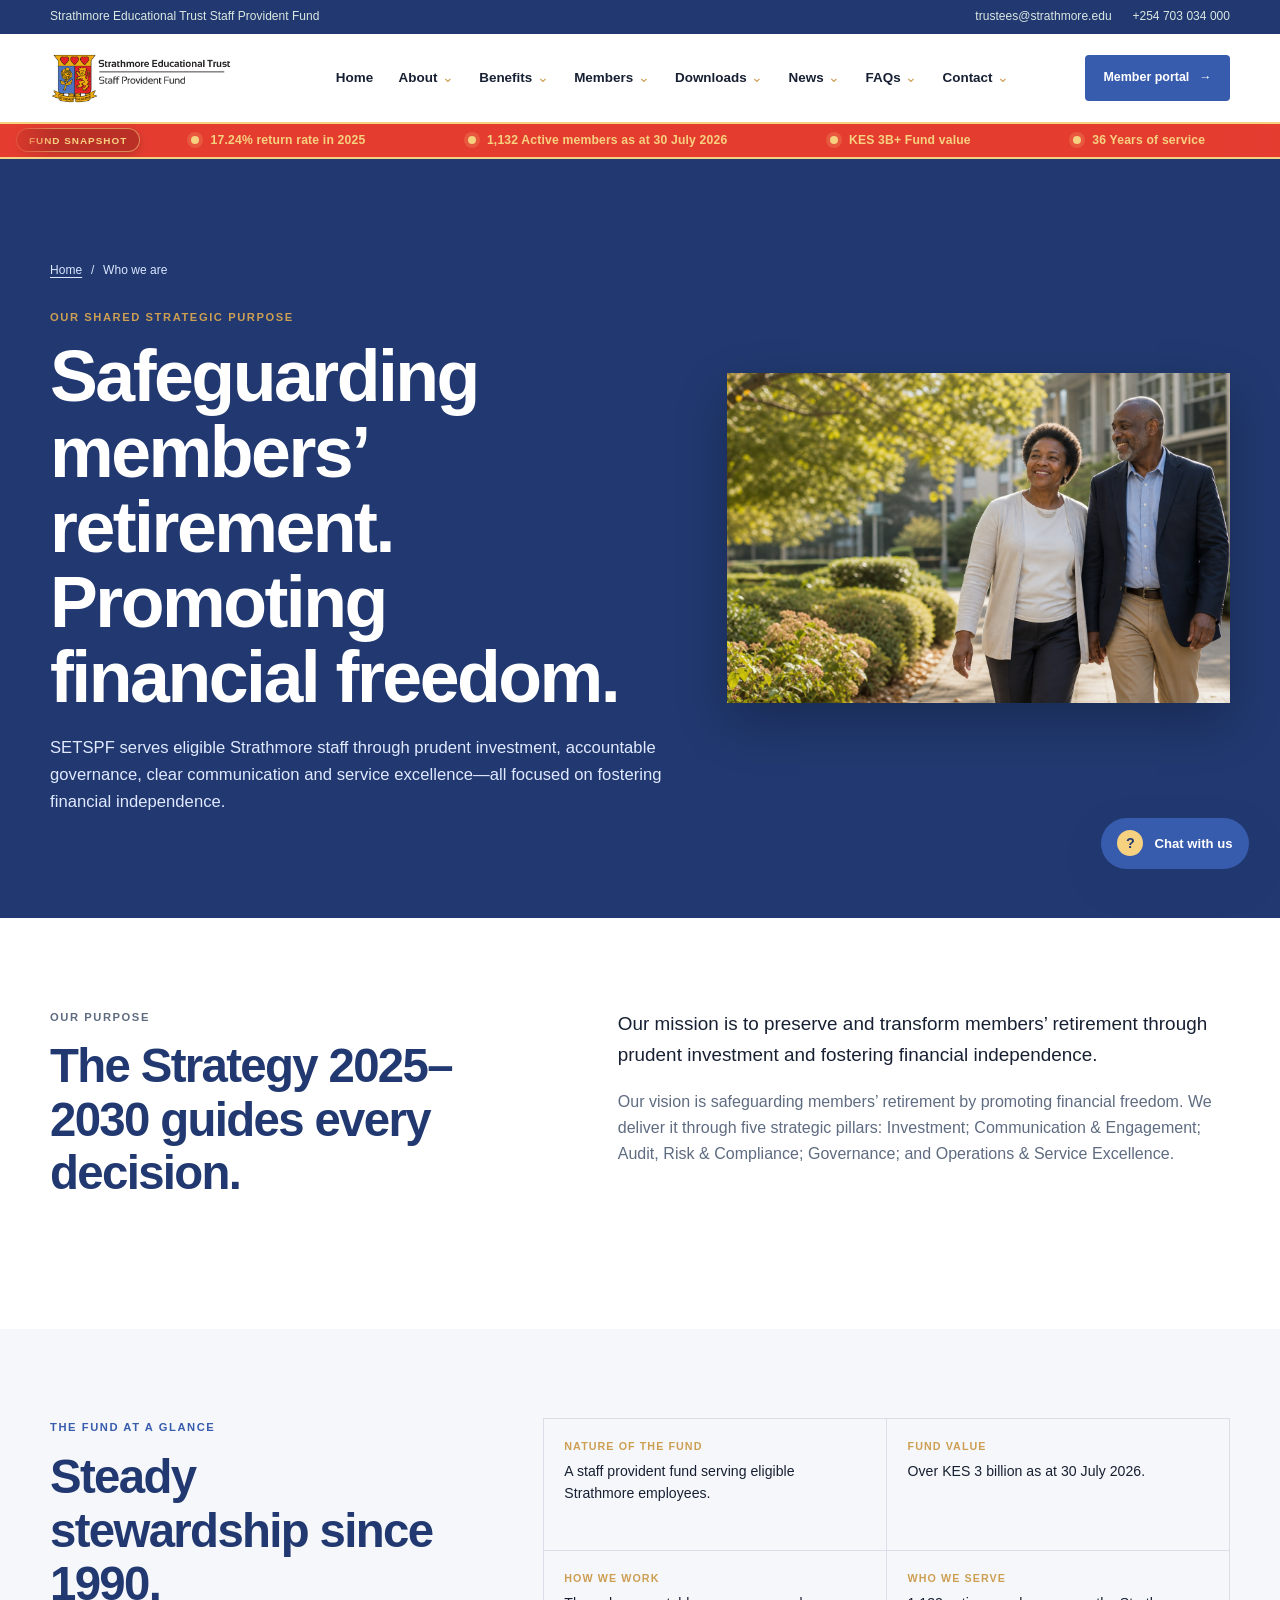
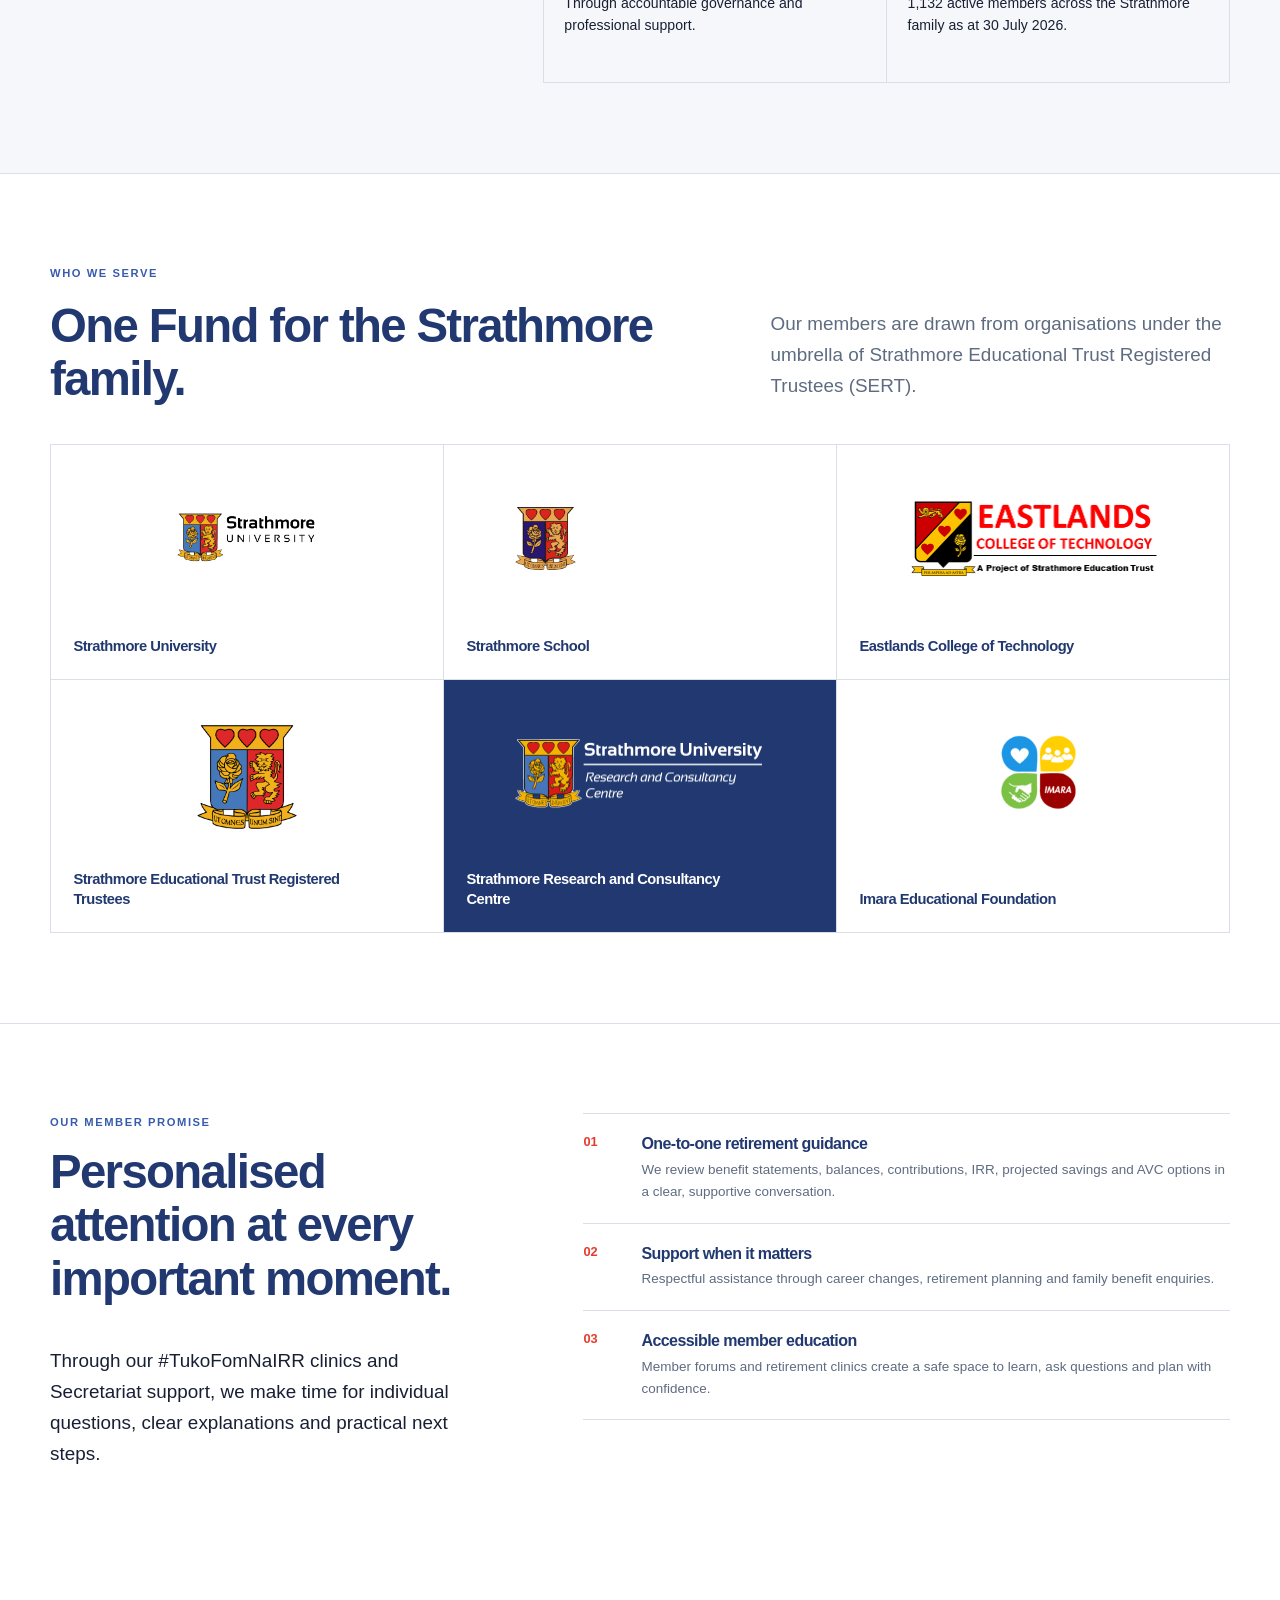
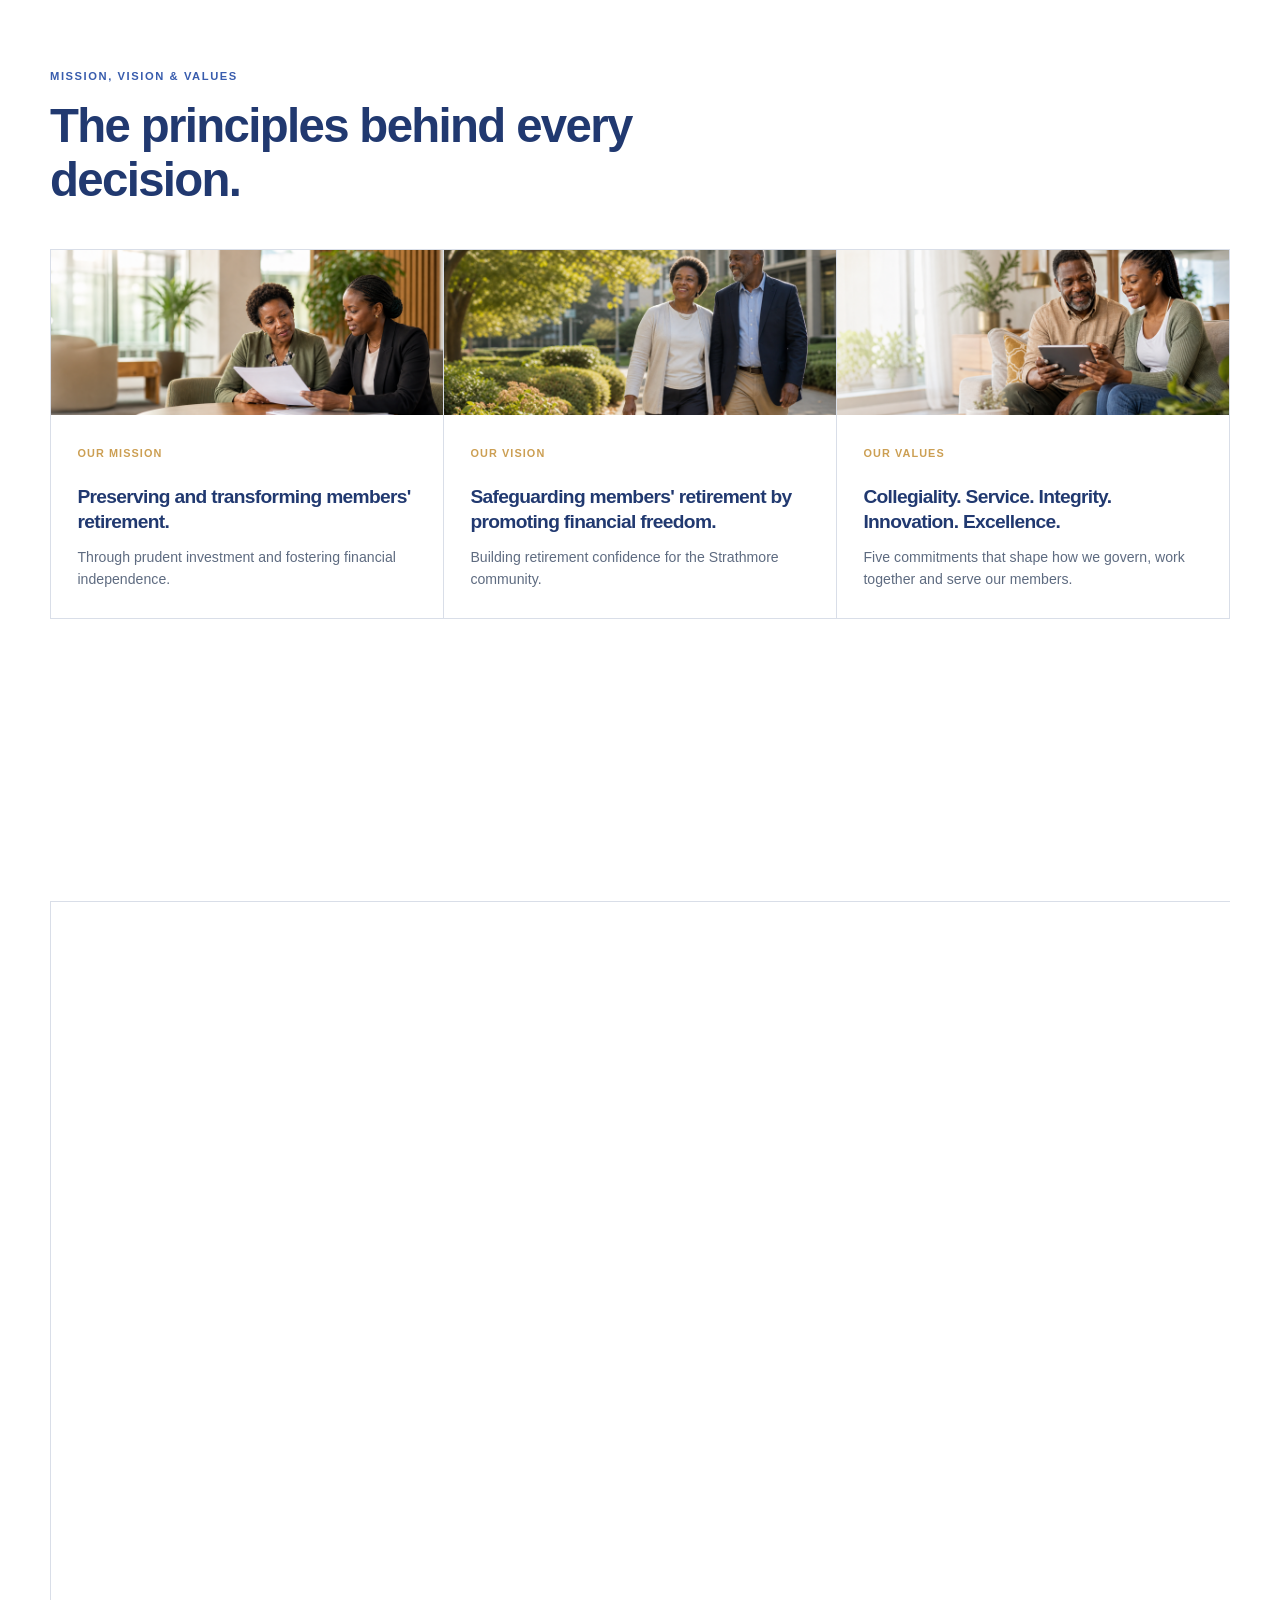
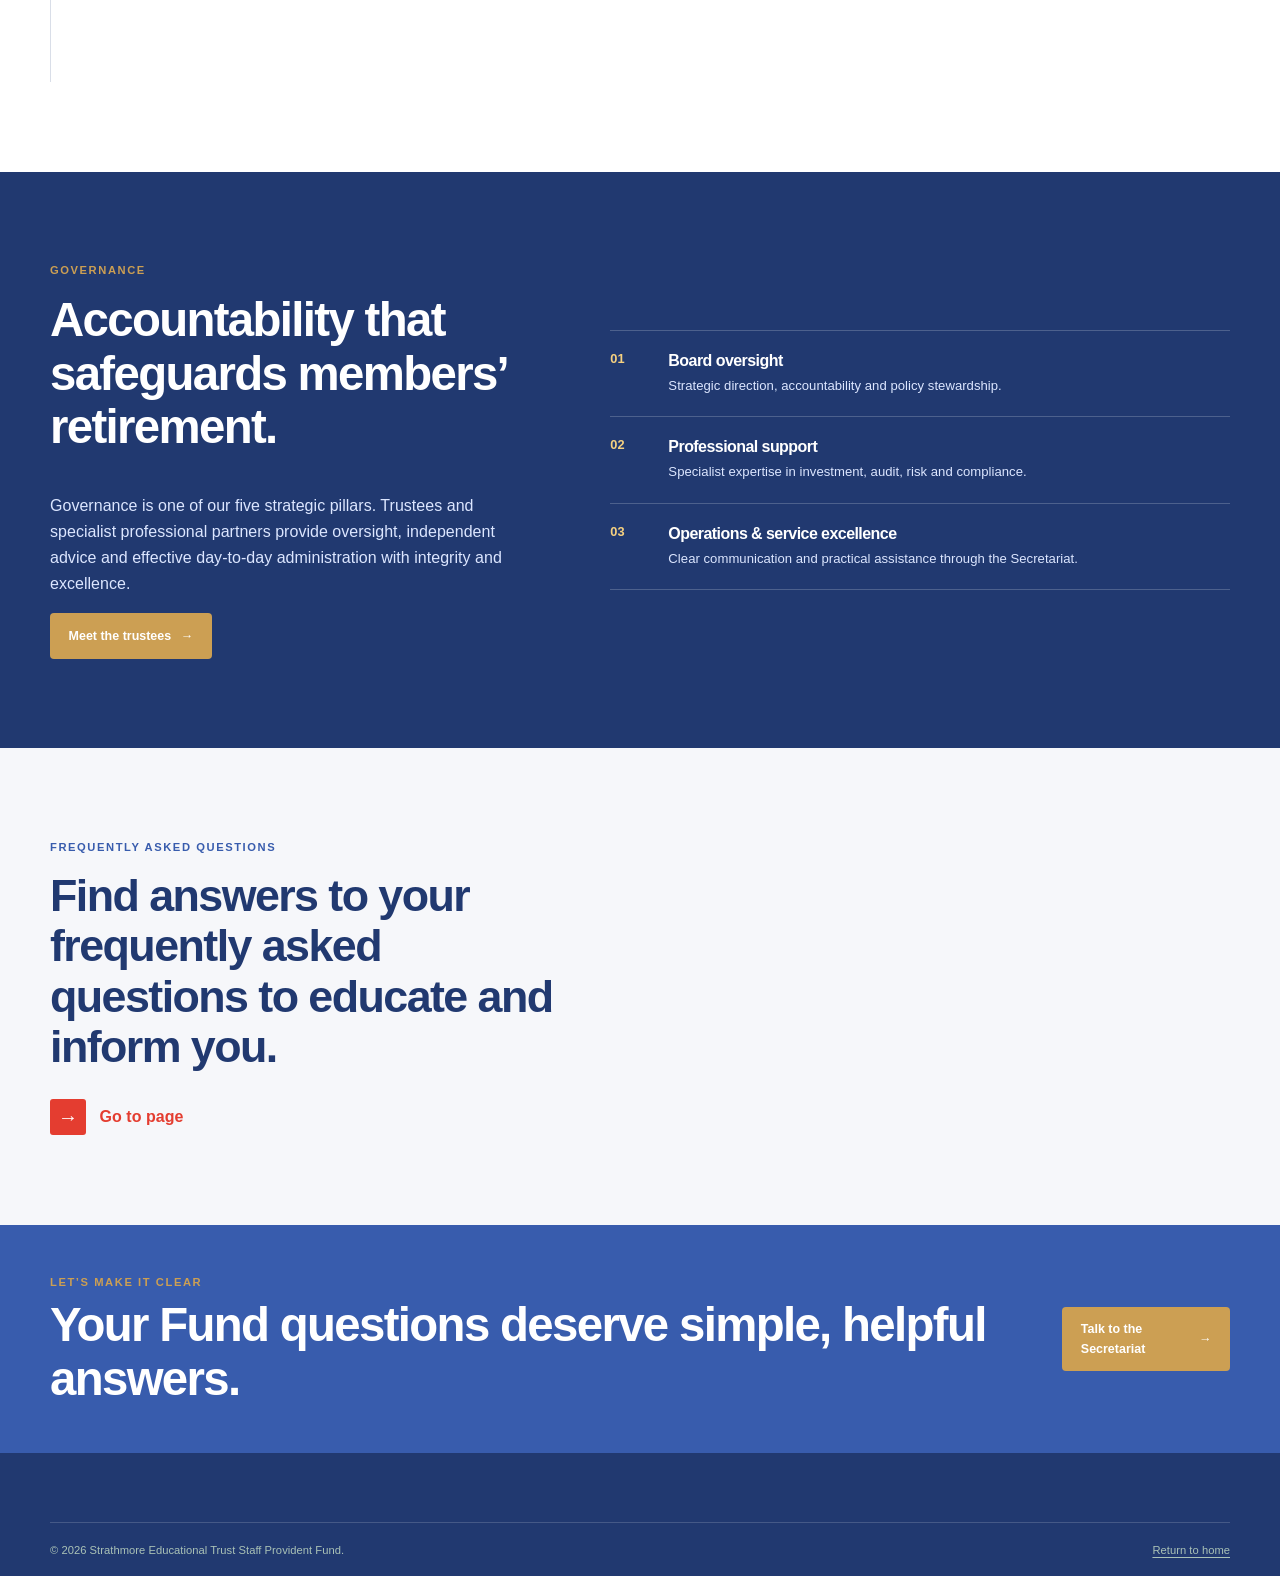
==== commit 4947229d: "Update fund website content and service provider pages" ====
--- a/about.html
+++ b/about.html
@@ -39,7 +39,7 @@
 
     <section class="about-section"><div class="shell about-intro"><div><p class="kicker kicker--green">Our purpose</p><h2>The Strategy 2025–2030 guides every decision.</h2></div><div><p class="lead">Our mission is to preserve and transform members’ retirement through prudent investment and fostering financial independence.</p><p>Our vision is safeguarding members’ retirement by promoting financial freedom. We deliver it through five strategic pillars: Investment; Communication &amp; Engagement; Audit, Risk &amp; Compliance; Governance; and Operations &amp; Service Excellence.</p></div></div></section>
 
-    <section class="about-section about-section--mist"><div class="shell"><div class="about-glance"><div><p class="kicker kicker--green">The Fund at a glance</p><h2>Steady stewardship since 1990.</h2></div><dl><div><dt>Nature of the Fund</dt><dd>A staff provident fund serving eligible Strathmore employees.</dd></div><div><dt>Fund value</dt><dd>Over KES 3 billion as at 30 July 2026.</dd></div><div><dt>How we work</dt><dd>Through accountable governance and professional support.</dd></div><div><dt>Who we serve</dt><dd>1,130 active members across the Strathmore family as at 30 July 2026.</dd></div></dl></div></div></section>
+    <section class="about-section about-section--mist"><div class="shell"><div class="about-glance"><div><p class="kicker kicker--green">The Fund at a glance</p><h2>Steady stewardship since 1990.</h2></div><dl><div><dt>Nature of the Fund</dt><dd>A staff provident fund serving eligible Strathmore employees.</dd></div><div><dt>Fund value</dt><dd>Over KES 3 billion as at 30 July 2026.</dd></div><div><dt>How we work</dt><dd>Through accountable governance and professional support.</dd></div><div><dt>Who we serve</dt><dd>1,132 active members across the Strathmore family as at 30 July 2026.</dd></div></dl></div></div></section>
 
     <section class="about-section who-we-serve"><div class="shell"><div class="who-we-serve__intro"><p class="kicker kicker--green">Who we serve</p><h2>One Fund for the Strathmore family.</h2><p class="lead">Our members are drawn from organisations under the umbrella of Strathmore Educational Trust Registered Trustees (SERT).</p></div><div class="family-logo-grid" role="list"><article class="family-logo-card" role="listitem"><div class="family-logo-card__image"><img src="assets/images/family-logos/strathmore-university.png" alt="Strathmore University logo" loading="lazy"></div><h3>Strathmore University</h3></article><article class="family-logo-card" role="listitem"><div class="family-logo-card__image"><img src="assets/images/family-logos/strathmore-school.png" alt="Strathmore School logo" loading="lazy"></div><h3>Strathmore School</h3></article><article class="family-logo-card" role="listitem"><div class="family-logo-card__image"><img src="assets/images/family-logos/eastlands-college.png" alt="Eastlands College of Technology logo" loading="lazy"></div><h3>Eastlands College of Technology</h3></article><article class="family-logo-card" role="listitem"><div class="family-logo-card__image family-logo-card__image--crest"><img src="su-emblem.png" alt="Strathmore Educational Trust crest" loading="lazy"></div><h3>Strathmore Educational Trust Registered Trustees</h3></article><article class="family-logo-card family-logo-card--dark" role="listitem"><div class="family-logo-card__image"><img src="assets/images/family-logos/srcc.png" alt="Strathmore Research and Consultancy Centre logo" loading="lazy"></div><h3>Strathmore Research and Consultancy Centre</h3></article><article class="family-logo-card" role="listitem"><div class="family-logo-card__image"><img src="assets/images/family-logos/imara-foundation.png" alt="Imara Educational Foundation logo" loading="lazy"></div><h3>Imara Educational Foundation</h3></article></div></div></section>
 
--- a/base.css
+++ b/base.css
@@ -47,4 +47,5 @@
 }
 
 /* Shared Fund performance ticker. */
-.fund-ticker{overflow:hidden;background:#f6d180;color:#000;border-bottom:1px solid rgba(33,57,112,.18)}.fund-ticker__track{display:flex;width:max-content;will-change:transform;animation:fund-ticker-scroll 34s linear infinite}.fund-ticker__set{display:flex;flex:none;align-items:center;min-width:100vw}.fund-ticker__item{display:inline-flex;align-items:center;gap:.65rem;flex:none;padding:.38rem clamp(1.5rem,4vw,3.5rem);white-space:nowrap;font:400 .68rem var(--font-display);letter-spacing:.01em}.fund-ticker__item i{width:6px;height:6px;flex:none;border-radius:50%;background:#e43d30}.fund-ticker:hover .fund-ticker__track,.fund-ticker:focus-within .fund-ticker__track{animation-play-state:paused}@keyframes fund-ticker-scroll{to{transform:translateX(-50%)}}@media(max-width:500px){.fund-ticker__item{gap:.55rem;padding:.34rem 1.5rem;font-size:.64rem}}@media(prefers-reduced-motion:reduce){.fund-ticker__track{animation:none;width:100%;overflow-x:auto}.fund-ticker__set[aria-hidden="true"]{display:none}}
+.fund-ticker{border-top-color:#f6d180!important;border-bottom-color:#f6d180!important;color:#f6d180!important;background:#e43d30!important;box-shadow:0 6px 18px rgba(115,25,20,.22)!important}.fund-ticker::before{background:linear-gradient(90deg,#e43d30,transparent)!important}.fund-ticker::after{background:linear-gradient(270deg,#e43d30,transparent)!important}.fund-ticker__label{color:#f6d180!important;background:rgba(91,20,20,.3)!important;border:1px solid rgba(246,209,128,.55)}.fund-ticker__item{color:#f6d180!important;text-shadow:none!important}.fund-ticker__item i{border-color:#f6d180!important;background:#f6d180!important;box-shadow:0 0 0 4px rgba(246,209,128,.18)!important}
+.fund-ticker{position:relative;overflow:hidden;border-top:2px solid #f6d180;border-bottom:2px solid #f6d180;color:#fff;background:linear-gradient(100deg,#152957 0%,#213970 45%,#385cad 100%);box-shadow:0 6px 18px rgba(20,36,76,.2)}.fund-ticker::before,.fund-ticker::after{position:absolute;z-index:2;top:0;bottom:0;width:55px;content:"";pointer-events:none}.fund-ticker::before{left:0;background:linear-gradient(90deg,#152957,transparent)}.fund-ticker::after{right:0;background:linear-gradient(270deg,#385cad,transparent)}.fund-ticker__track{display:flex;width:max-content;will-change:transform;animation:fund-ticker-scroll 34s linear infinite}.fund-ticker__set{display:flex;flex:none;align-items:center;min-width:100vw}.fund-ticker__label{flex:none;margin-left:1rem;padding:.35rem .75rem;border-radius:999px;color:#213970;background:#f6d180;font:800 .62rem var(--font-display);letter-spacing:.1em;text-transform:uppercase;box-shadow:0 3px 10px rgba(0,0,0,.18)}.fund-ticker__item{display:inline-flex;align-items:center;gap:.7rem;flex:none;padding:.58rem clamp(1.5rem,4vw,3.5rem);white-space:nowrap;font:700 .76rem var(--font-display);letter-spacing:.015em;text-shadow:0 1px 2px rgba(0,0,0,.25)}.fund-ticker__item i{width:8px;height:8px;flex:none;border:2px solid rgba(255,255,255,.65);border-radius:50%;background:#e43d30;box-shadow:0 0 0 4px rgba(228,61,48,.18),0 0 10px rgba(228,61,48,.75)}.fund-ticker:hover .fund-ticker__track,.fund-ticker:focus-within .fund-ticker__track{animation-play-state:paused}@keyframes fund-ticker-scroll{to{transform:translateX(-50%)}}@media(max-width:500px){.fund-ticker__label{margin-left:.7rem;padding:.3rem .6rem;font-size:.55rem}.fund-ticker__item{gap:.55rem;padding:.5rem 1.5rem;font-size:.68rem}}@media(prefers-reduced-motion:reduce){.fund-ticker__track{animation:none;width:100%;overflow-x:auto}.fund-ticker__set[aria-hidden="true"]{display:none}}
--- a/redesign.css
+++ b/redesign.css
@@ -24,7 +24,151 @@
 body:not(.benefits-page) #benefits .benefit-details{display:none}.benefits-overview-link{padding:0 0 clamp(4.8rem,8vw,7.4rem);background:var(--mist)}
 
 /* Moving Fund performance highlights. */
-.fund-ticker{overflow:hidden;background:#f6d180;color:#000;border-bottom:1px solid rgba(33,57,112,.18)}.fund-ticker__track{display:flex;width:max-content;will-change:transform;animation:fund-ticker-scroll 34s linear infinite}.fund-ticker__set{display:flex;flex:none;align-items:center;min-width:100vw}.fund-ticker__item{display:inline-flex;align-items:center;gap:.65rem;flex:none;padding:.38rem clamp(1.5rem,4vw,3.5rem);white-space:nowrap;font:.68rem var(--font-display);letter-spacing:.01em}.fund-ticker__item i{width:6px;height:6px;flex:none;border-radius:50%;background:var(--red)}.fund-ticker:hover .fund-ticker__track,.fund-ticker:focus-within .fund-ticker__track{animation-play-state:paused}@keyframes fund-ticker-scroll{to{transform:translateX(-50%)}}@media(max-width:500px){.fund-ticker__item{gap:.55rem;padding:.34rem 1.5rem;font-size:.64rem}}@media(prefers-reduced-motion:reduce){.fund-ticker__track{animation:none;width:100%;overflow-x:auto}.fund-ticker__set[aria-hidden="true"]{display:none}}
+.fund-ticker{border-top-color:#f6d180!important;border-bottom-color:#f6d180!important;color:#f6d180!important;background:#e43d30!important;box-shadow:0 6px 18px rgba(115,25,20,.22)!important}.fund-ticker::before{background:linear-gradient(90deg,#e43d30,transparent)!important}.fund-ticker::after{background:linear-gradient(270deg,#e43d30,transparent)!important}.fund-ticker__label{color:#f6d180!important;background:rgba(91,20,20,.3)!important;border:1px solid rgba(246,209,128,.55)}.fund-ticker__item{color:#f6d180!important;text-shadow:none!important}.fund-ticker__item i{border-color:#f6d180!important;background:#f6d180!important;box-shadow:0 0 0 4px rgba(246,209,128,.18)!important}
+.fund-ticker{position:relative;overflow:hidden;border-top:2px solid var(--gold-light);border-bottom:2px solid var(--gold-light);color:#fff;background:linear-gradient(100deg,#152957 0%,var(--blue-deep) 45%,var(--blue) 100%);box-shadow:0 6px 18px rgba(20,36,76,.2)}.fund-ticker::before,.fund-ticker::after{position:absolute;z-index:2;top:0;bottom:0;width:55px;content:"";pointer-events:none}.fund-ticker::before{left:0;background:linear-gradient(90deg,#152957,transparent)}.fund-ticker::after{right:0;background:linear-gradient(270deg,var(--blue),transparent)}.fund-ticker__track{display:flex;width:max-content;will-change:transform;animation:fund-ticker-scroll 34s linear infinite}.fund-ticker__set{display:flex;flex:none;align-items:center;min-width:100vw}.fund-ticker__label{flex:none;margin-left:1rem;padding:.35rem .75rem;border-radius:999px;color:var(--blue-deep);background:var(--gold-light);font:800 .62rem var(--font-display);letter-spacing:.1em;text-transform:uppercase;box-shadow:0 3px 10px rgba(0,0,0,.18)}.fund-ticker__item{display:inline-flex;align-items:center;gap:.7rem;flex:none;padding:.58rem clamp(1.5rem,4vw,3.5rem);white-space:nowrap;font:700 .76rem var(--font-display);letter-spacing:.015em;text-shadow:0 1px 2px rgba(0,0,0,.25)}.fund-ticker__item i{width:8px;height:8px;flex:none;border:2px solid rgba(255,255,255,.65);border-radius:50%;background:var(--red);box-shadow:0 0 0 4px rgba(228,61,48,.18),0 0 10px rgba(228,61,48,.75)}.fund-ticker:hover .fund-ticker__track,.fund-ticker:focus-within .fund-ticker__track{animation-play-state:paused}@keyframes fund-ticker-scroll{to{transform:translateX(-50%)}}@media(max-width:500px){.fund-ticker__label{margin-left:.7rem;padding:.3rem .6rem;font-size:.55rem}.fund-ticker__item{gap:.55rem;padding:.5rem 1.5rem;font-size:.68rem}}@media(prefers-reduced-motion:reduce){.fund-ticker__track{animation:none;width:100%;overflow-x:auto}.fund-ticker__set[aria-hidden="true"]{display:none}}
 
 /* Higher-contrast primary navigation. */
 .navigation>a,.navigation>.nav-dropdown>summary{position:relative;padding:.72rem .32rem;color:#172033;font-size:.84rem;line-height:1.15}.navigation>a:after,.navigation>.nav-dropdown>summary:after{position:absolute;right:.32rem;bottom:.48rem;left:.32rem;height:2px;background:var(--gold);content:"";opacity:0;transform:scaleX(.45);transition:opacity .2s,transform .2s}.navigation>a:hover:after,.navigation>a:focus-visible:after,.navigation>.nav-dropdown>summary:hover:after,.navigation>.nav-dropdown>summary:focus-visible:after{opacity:1;transform:scaleX(1)}.navigation>.nav-dropdown>summary span{color:var(--gold);font-size:.9rem}@media(max-width:820px){.navigation>a,.navigation>.nav-dropdown>summary{font-size:.8rem}.navigation>a:after,.navigation>.nav-dropdown>summary:after{display:none}}
+/* Detailed 2026 group-life figures are withheld until an approved schedule is available. */
+.home-page .benefit-details {
+  display: none;
+}
+
+.fund-highlights {
+  padding: clamp(3.5rem, 6vw, 5.5rem) 0;
+  border-top: 1px solid rgba(33, 57, 112, .12);
+  border-bottom: 1px solid rgba(33, 57, 112, .12);
+  background: #f7f6f2;
+}
+
+.fund-highlights__inner {
+  display: grid;
+  grid-template-columns: minmax(250px, .7fr) minmax(0, 1.3fr);
+  gap: clamp(2.5rem, 6vw, 6.5rem);
+  align-items: start;
+}
+
+.fund-highlights__heading h2 {
+  max-width: 9ch;
+  margin: .75rem 0 1rem;
+  font-size: clamp(2.7rem, 5vw, 4.8rem);
+  line-height: .98;
+  letter-spacing: -.065em;
+}
+
+.fund-highlights__heading > p:last-child {
+  margin: 0;
+  color: var(--muted);
+  font-size: .9rem;
+}
+
+.fund-highlights__graphics {
+  display: grid;
+  grid-template-columns: repeat(2, minmax(0, 1fr));
+  gap: 0;
+  border-top: 4px solid var(--gold);
+  border-bottom: 1px solid rgba(33, 57, 112, .18);
+}
+
+.fund-highlight {
+  display: flex;
+  min-height: 178px;
+  padding: 2rem clamp(1.5rem, 3vw, 2.75rem);
+  gap: 0;
+  align-items: flex-end;
+  border: 0;
+  border-right: 1px solid rgba(33, 57, 112, .18);
+  border-radius: 0;
+  background: transparent;
+}
+
+.fund-highlight:last-child {
+  border-right: 0;
+}
+
+.fund-highlight__icon {
+  display: none;
+}
+
+.fund-highlight__icon svg {
+  width: 34px;
+  fill: none;
+  stroke: currentColor;
+  stroke-width: 2.5;
+  stroke-linecap: round;
+  stroke-linejoin: round;
+}
+
+.fund-highlight strong,
+.fund-highlight span {
+  display: block;
+}
+
+.fund-highlight strong {
+  color: var(--blue-deep);
+  font-family: "Montserrat", sans-serif;
+  font-size: clamp(2.7rem, 5vw, 4.6rem);
+  font-weight: 750;
+  line-height: .9;
+  letter-spacing: -.06em;
+}
+
+.fund-highlight div > span {
+  margin-top: .9rem;
+  color: var(--muted);
+  font-size: .82rem;
+  font-weight: 700;
+  letter-spacing: .08em;
+  text-transform: uppercase;
+}
+
+.member-breakdown { grid-column: 2; padding: 0; border: 0; border-radius: 0; background: transparent; }
+.member-breakdown__heading { display: flex; align-items: baseline; justify-content: space-between; gap: 1rem; margin-bottom: .8rem; }
+.member-breakdown__heading h3 { margin: 0; color: var(--blue-deep); font-size: .72rem; letter-spacing: .1em; text-transform: uppercase; }
+.member-breakdown__heading span { color: var(--muted); font-size: .72rem; }
+.member-breakdown__heading strong { color: var(--blue-deep); }
+.member-breakdown__grid { display: grid; grid-template-columns: repeat(8,minmax(0,1fr)); margin: 0; overflow: hidden; border-top: 1px solid rgba(33,57,112,.18); border-bottom: 1px solid rgba(33,57,112,.18); border-radius: 0; }
+.member-breakdown__grid div { padding: .85rem .35rem; text-align: left; border-right: 1px solid rgba(33,57,112,.12); }
+.member-breakdown__grid div:last-child { border-right: 0; }
+.member-breakdown__grid dt { color: var(--muted); font: 700 .58rem "Montserrat",sans-serif; letter-spacing: .08em; }
+.member-breakdown__grid dd { margin: .35rem 0 0; color: var(--blue-deep); font: 750 1rem "Montserrat",sans-serif; }
+
+@media (max-width: 900px) {
+  .member-breakdown { grid-column: 1 / -1; }
+  .member-breakdown__grid { grid-template-columns: repeat(4,minmax(0,1fr)); }
+  .member-breakdown__grid div:nth-child(4) { border-right: 0; }
+  .member-breakdown__grid div:nth-child(-n + 4) { border-bottom: 1px solid var(--line); }
+}
+
+@media (max-width: 720px) {
+  .fund-highlights__inner,
+  .fund-highlights__graphics {
+    grid-template-columns: 1fr;
+  }
+  .fund-highlight { min-height: 130px; padding: 1.5rem 0; border-right: 0; border-bottom: 1px solid rgba(33,57,112,.16); }
+  .fund-highlight:last-child { border-bottom: 0; }
+  .member-breakdown__heading { display: block; }
+  .member-breakdown__heading span { display: block; margin-top: .35rem; }
+}
+/* The public overview currently includes only approved benefit categories. */
+.home-page .benefit-grid {
+  grid-template-columns: repeat(2, 1fr);
+}
+
+.home-page .benefit-grid article:nth-child(2),
+.home-page .benefit-grid article:nth-child(4),
+.home-page .benefit-grid article:nth-child(5) {
+  display: none;
+}
+
+@media (max-width: 820px) {
+  .home-page .benefit-grid {
+    grid-template-columns: 1fr;
+  }
+}
+
+@media (max-width: 500px) {
+  .home-page .benefit-grid {
+    grid-template-columns: 1fr;
+  }
+}
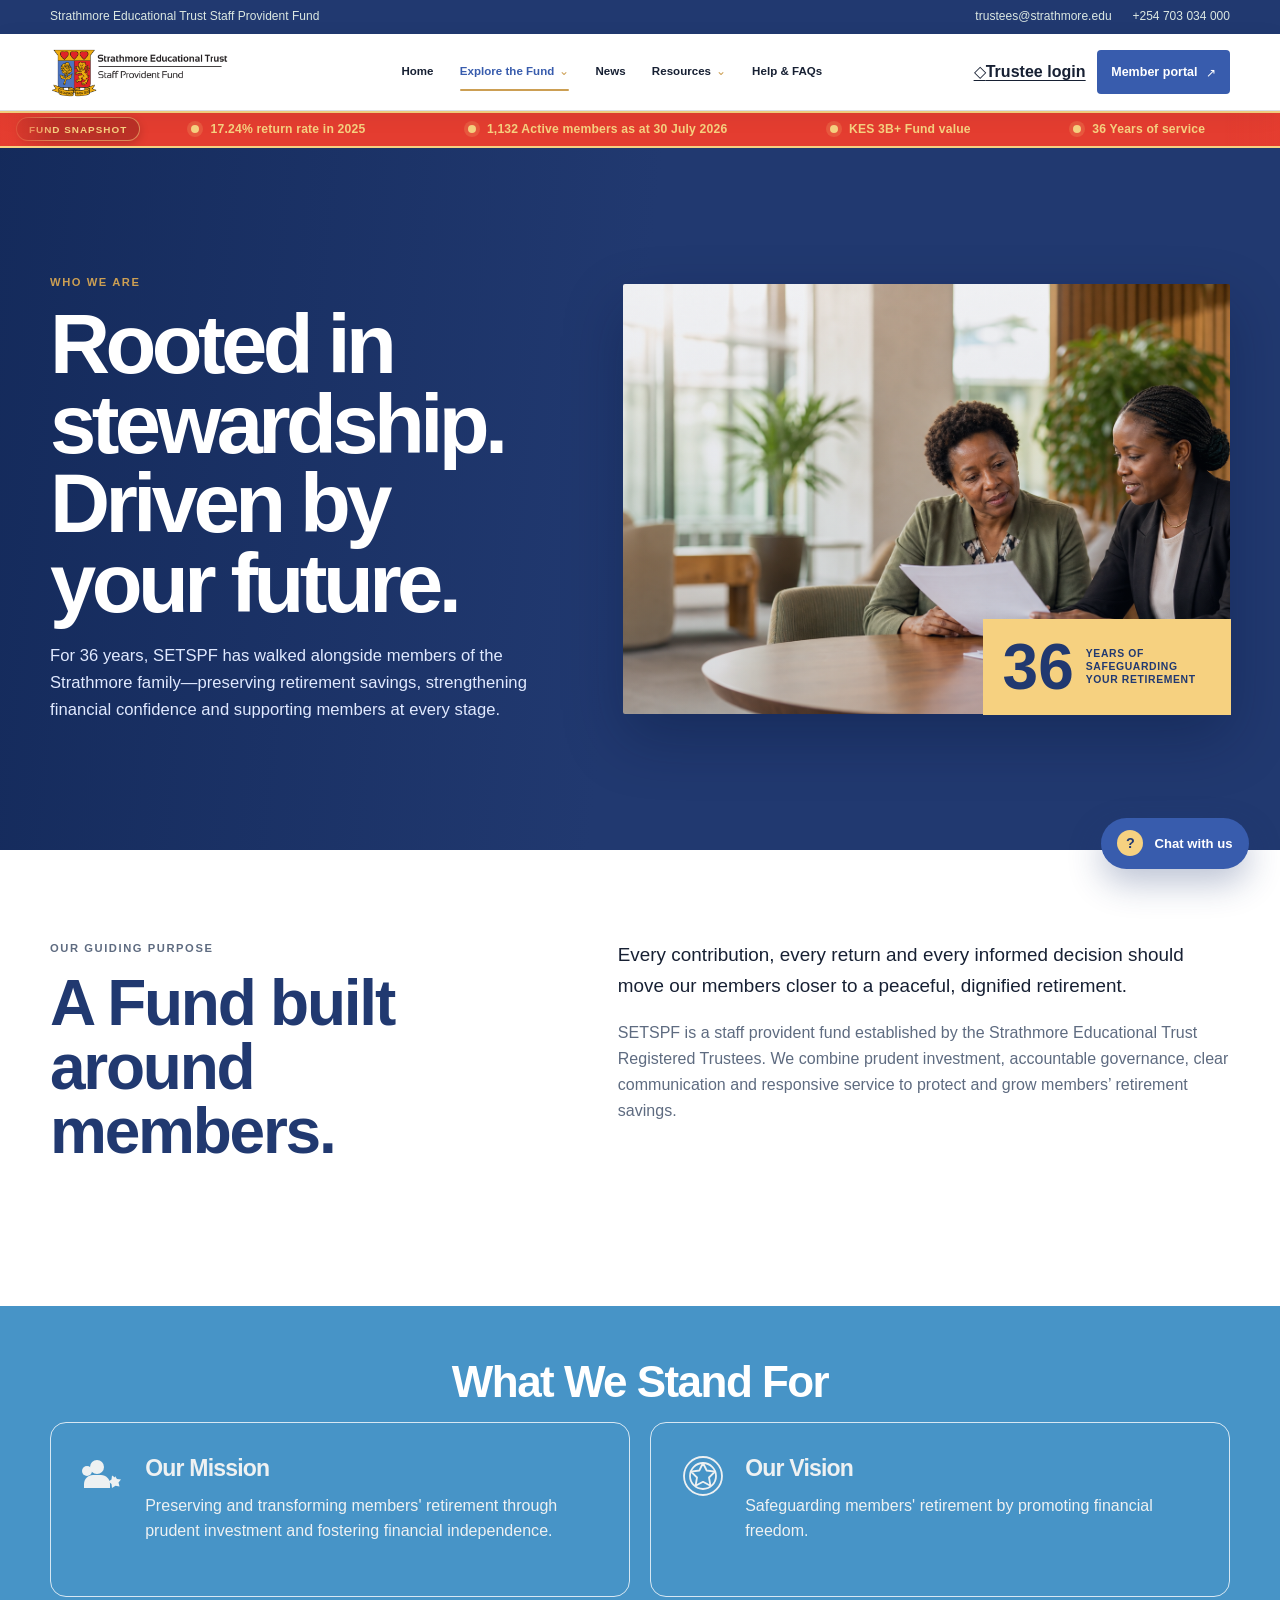
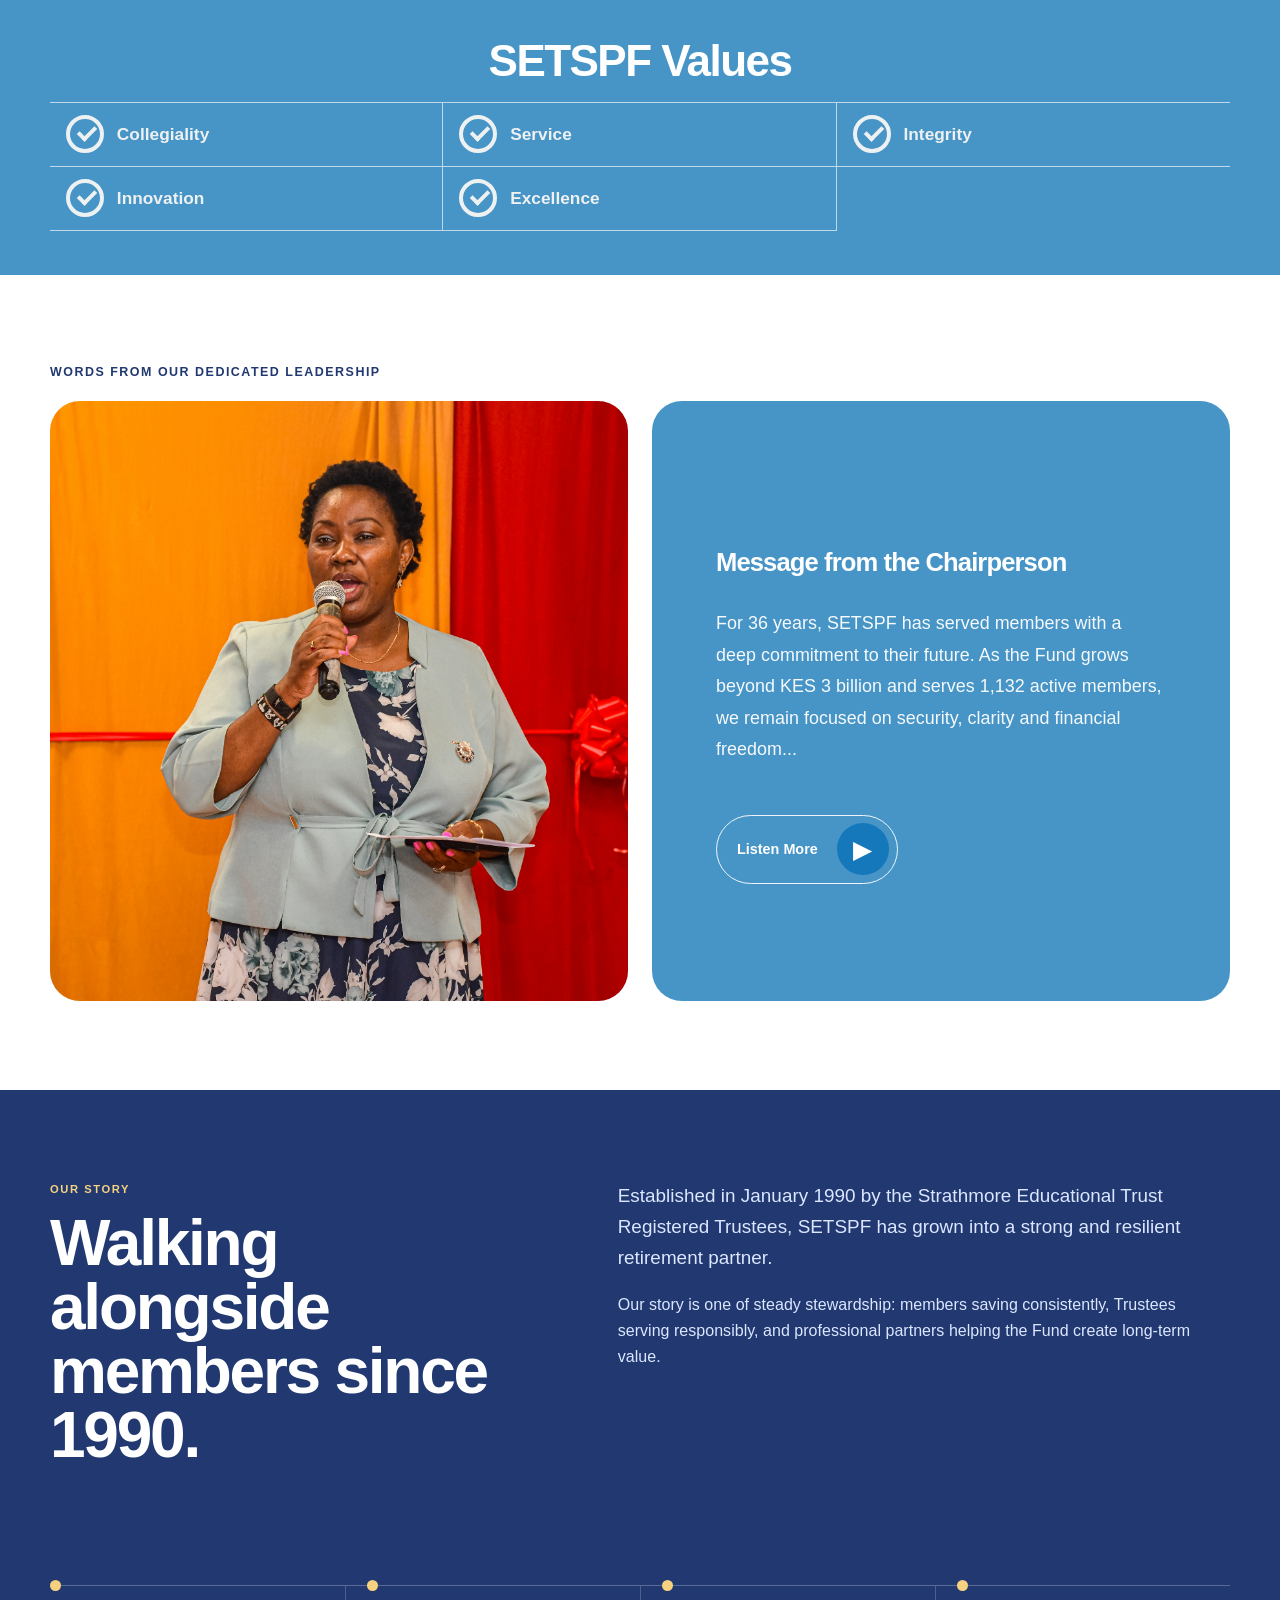
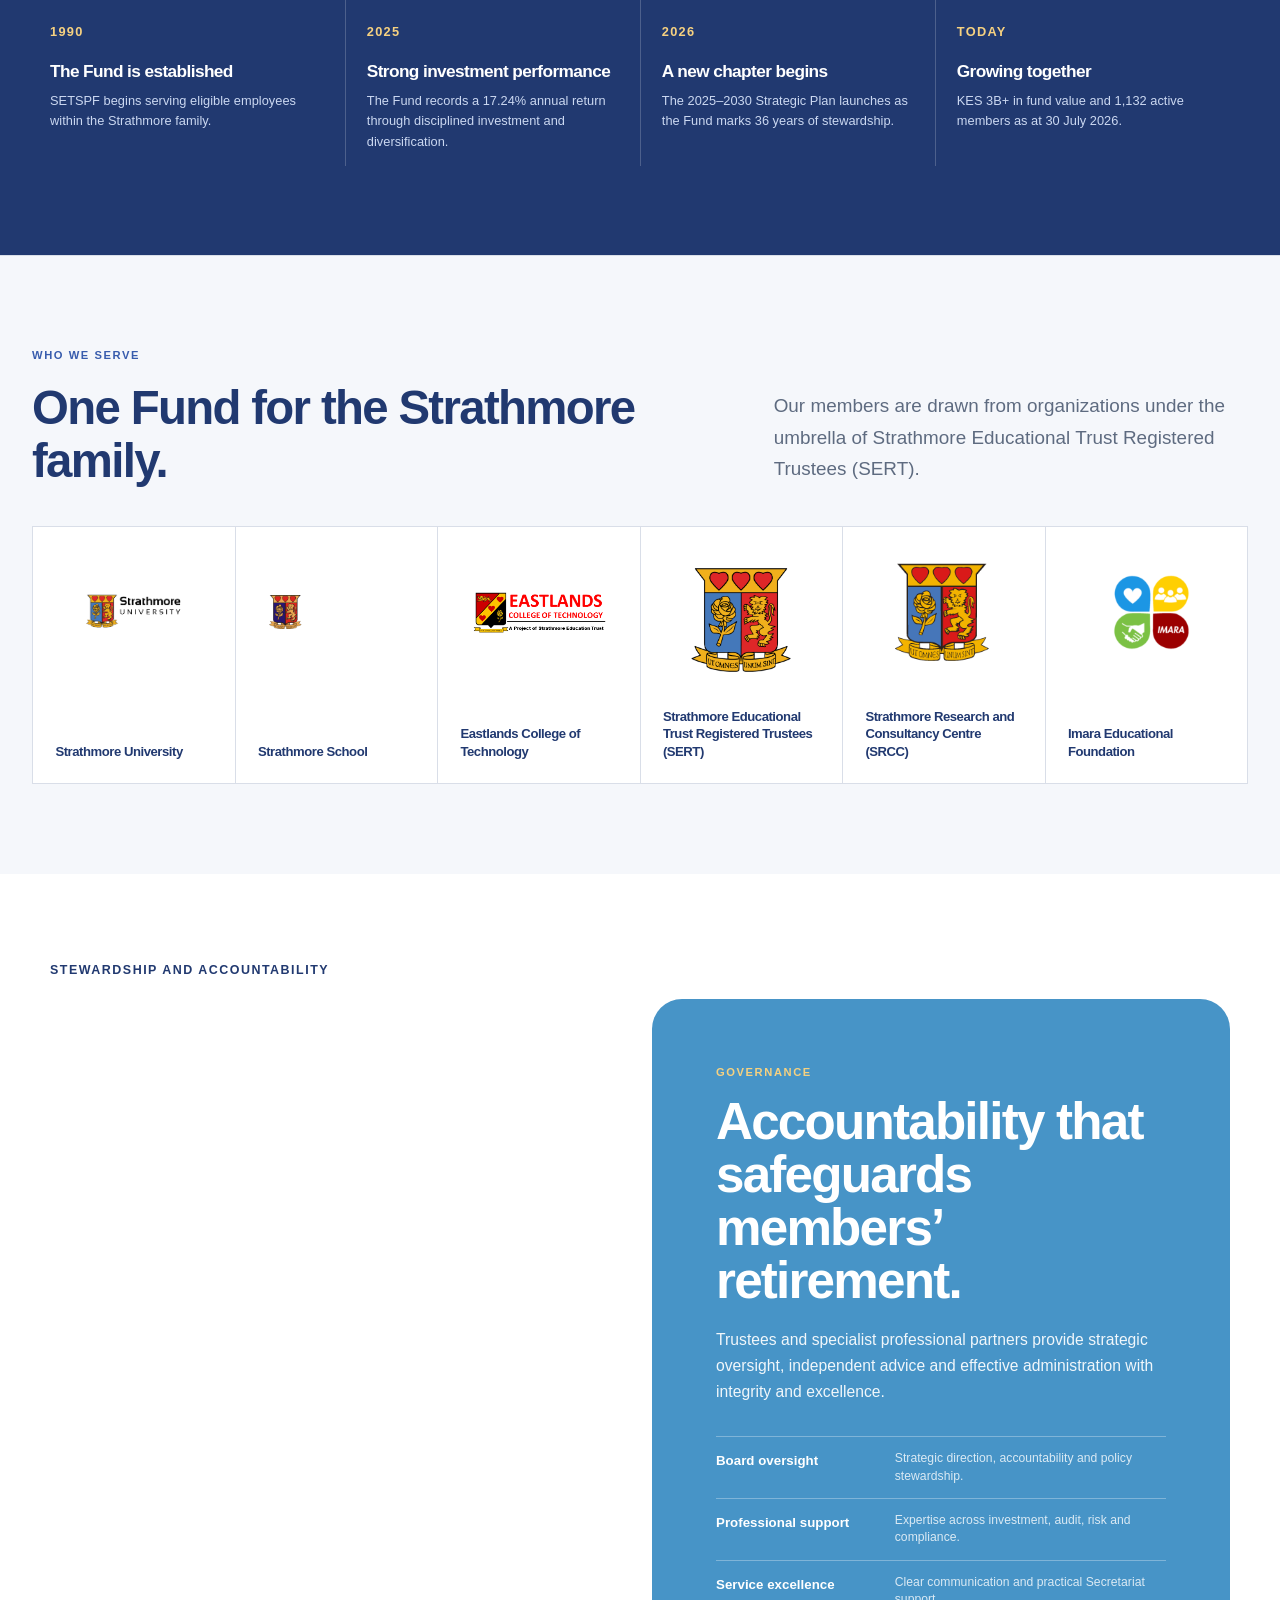
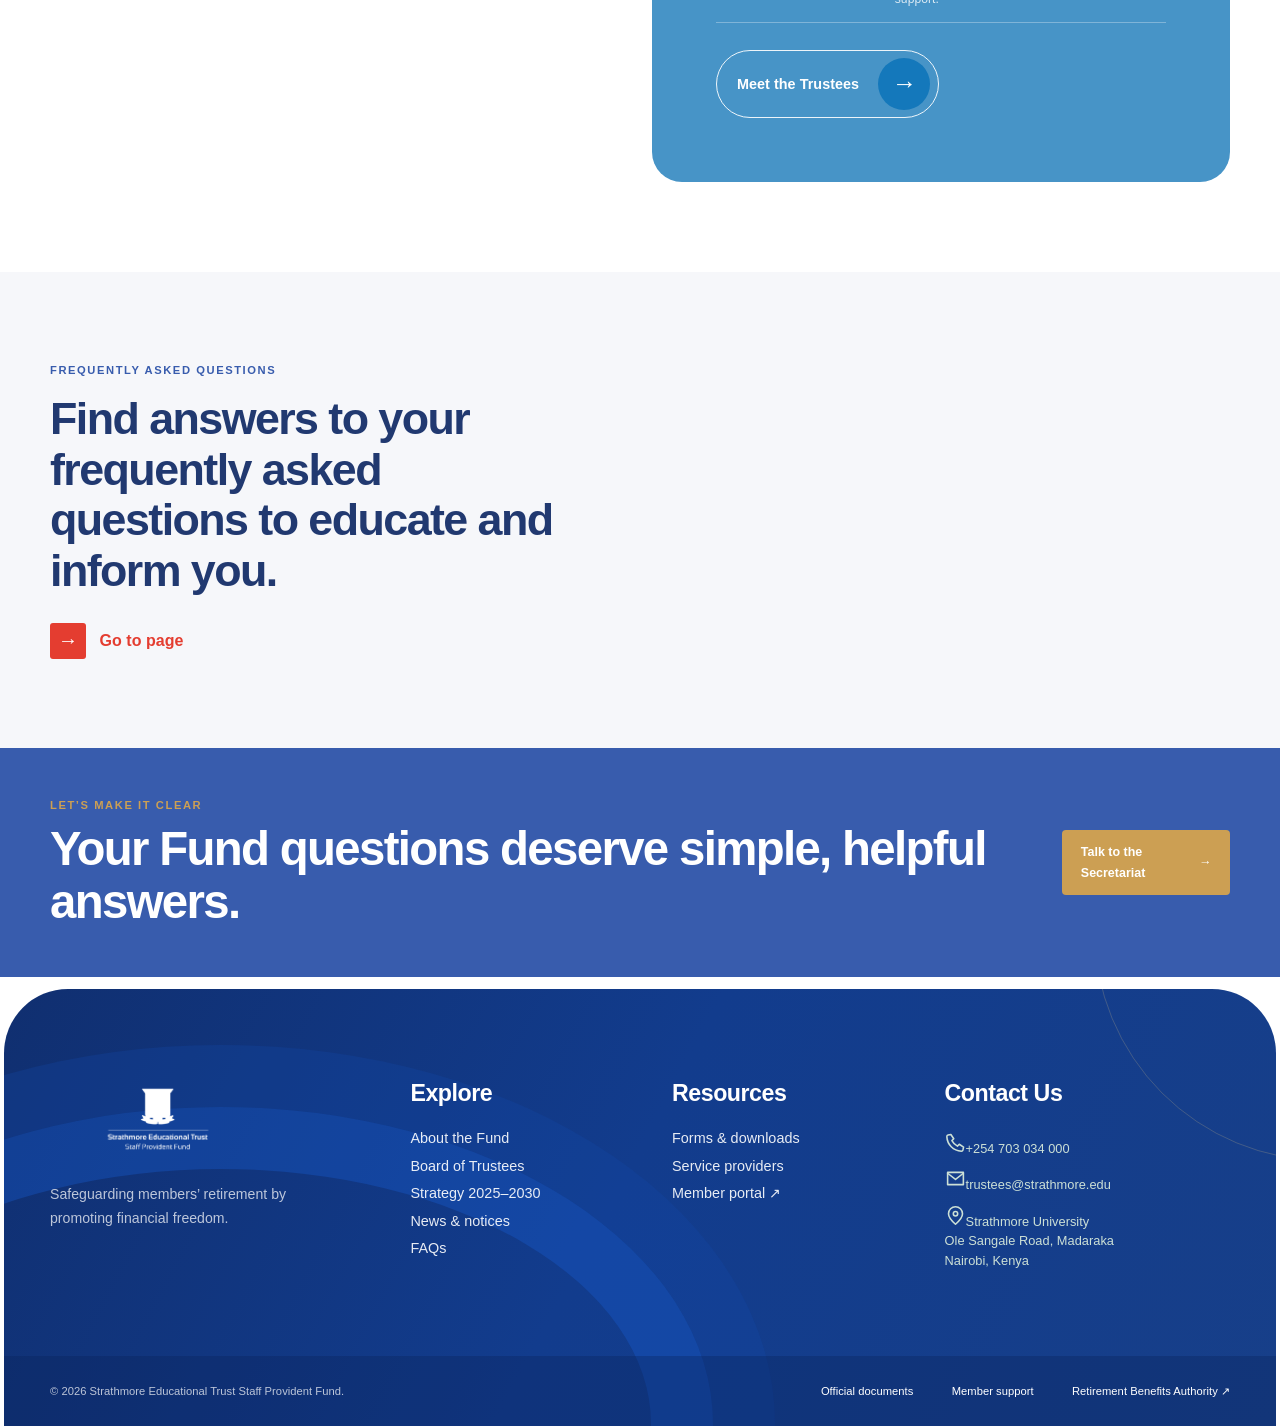
==== commit 5ade35dd: "Update website files" ====
--- a/about.html
+++ b/about.html
@@ -4,23 +4,27 @@
   <meta charset="utf-8">
   <meta name="viewport" content="width=device-width, initial-scale=1">
   <meta name="description" content="Discover SETSPF’s mission, vision, values and five strategic pillars for safeguarding members’ retirement and promoting financial freedom.">
-  <meta http-equiv="Content-Security-Policy" content="default-src 'self'; base-uri 'self'; object-src 'none'; script-src 'self'; style-src 'self' https://fonts.googleapis.com; font-src https://fonts.gstatic.com; img-src 'self' data:; connect-src 'self'; form-action 'self'">
+  <meta http-equiv="Content-Security-Policy" content="default-src 'self'; base-uri 'self'; object-src 'none'; script-src 'self'; style-src 'self' https://fonts.googleapis.com; font-src https://fonts.gstatic.com; img-src 'self' data:; frame-src https://www.youtube-nocookie.com https://www.youtube.com; connect-src 'self'; form-action 'self'">
   <title> Who we are? </title>
   <link rel="preconnect" href="https://fonts.googleapis.com">
   <link rel="preconnect" href="https://fonts.gstatic.com" crossorigin>
-  <link href="https://fonts.googleapis.com/css2?family=Montserrat:wght@400;600;700&family=Open+Sans:wght@400;600&display=swap" rel="stylesheet">
-  <link rel="stylesheet" href="base.css">
-  <link rel="stylesheet" href="redesign.css">
-  <link rel="stylesheet" href="about-page.css">
-  <link rel="stylesheet" href="about-attention.css">
-  <link rel="stylesheet" href="chatbot.css">
-  <link rel="stylesheet" href="font-refinement.css">
+  <link href="https://fonts.googleapis.com/css2?family=Outfit:wght@400;500;600;700;800&amp;family=Roboto:wght@400;500;700&amp;display=swap" rel="stylesheet">
+  <link rel="stylesheet" href="css/base.css">
+  <link rel="stylesheet" href="css/navigation.css">
+  <link rel="stylesheet" href="css/redesign.css">
+  <link rel="stylesheet" href="css/about-page.css">
+  <link rel="stylesheet" href="css/about-attention.css">
+  <link rel="stylesheet" href="css/chatbot.css">
+  <link rel="stylesheet" href="css/font-refinement.css">
+  <link rel="stylesheet" href="css/mission-vision.css">
+  <link rel="stylesheet" href="css/about-foundation.css">
+  <link rel="stylesheet" href="css/about-interactions.css">
 </head>
 <body class="about-page">
   <a class="skip-link" href="#main-content">Skip to content</a>
   <div class="utility"><div class="shell utility__inner"><span>Strathmore Educational Trust Staff Provident Fund</span><a href="mailto:trustees@strathmore.edu">trustees@strathmore.edu</a><a href="tel:+254703034000">+254 703 034 000</a></div></div>
   <header class="site-header" id="siteHeader"><div class="shell nav-row">
-    <a class="brand" href="index.html#home" aria-label="SETSPF home"><img src="fund-logo-source.png" alt="Strathmore Educational Trust Staff Provident Fund"></a>
+    <a class="brand" href="index.html#home" aria-label="SETSPF home"><img src="assets/images/fund-logo-source.png" alt="Strathmore Educational Trust Staff Provident Fund"></a>
     <nav class="navigation" id="siteNav" aria-label="Primary navigation">
       <a href="index.html#home">Home</a>
       <details class="nav-dropdown"><summary>About <span aria-hidden="true">⌄</span></summary><div class="nav-dropdown__menu"><a href="about.html" aria-current="page">Who we are</a><a href="#mission">Mission &amp; values</a><a href="strategy-2025-2030.html">Strategy 2025-2030</a><a href="faqs.html">Frequently asked questions</a><a href="trustees.html">Trustees</a></div></details>
@@ -35,19 +39,21 @@
   </div></header>
 
   <main id="main-content">
-    <section class="about-hero"><div class="shell about-hero__grid"><div><nav class="breadcrumb" aria-label="Breadcrumb"><a href="index.html">Home</a><span aria-hidden="true">/</span><span>Who we are</span></nav><p class="kicker">Our shared strategic purpose</p><h1>Safeguarding members’ retirement. Promoting financial freedom.</h1><p>SETSPF serves eligible Strathmore staff through prudent investment, accountable governance, clear communication and service excellence—all focused on fostering financial independence.</p></div><div class="about-hero__image" role="img" aria-label="SETSPF members walking together on a university campus"></div></div></section>
+    <section class="about-hero"><div class="shell about-hero__grid"><div><p class="kicker">Who We Are</p><h1>Rooted in stewardship. Driven by your future.</h1><p>For 36 years, SETSPF has walked alongside members of the Strathmore family—preserving retirement savings, strengthening financial confidence and supporting members at every stage.</p></div><div class="about-hero__image" role="img" aria-label="SETSPF members together at Strathmore University"><span>36<small>years of safeguarding your retirement</small></span></div></div></section>
 
-    <section class="about-section"><div class="shell about-intro"><div><p class="kicker kicker--green">Our purpose</p><h2>The Strategy 2025–2030 guides every decision.</h2></div><div><p class="lead">Our mission is to preserve and transform members’ retirement through prudent investment and fostering financial independence.</p><p>Our vision is safeguarding members’ retirement by promoting financial freedom. We deliver it through five strategic pillars: Investment; Communication &amp; Engagement; Audit, Risk &amp; Compliance; Governance; and Operations &amp; Service Excellence.</p></div></div></section>
+    <section class="about-section about-guiding"><div class="shell about-intro"><div><p class="kicker kicker--green">Our guiding purpose</p><h2>A Fund built around members.</h2></div><div><p class="lead">Every contribution, every return and every informed decision should move our members closer to a peaceful, dignified retirement.</p><p>SETSPF is a staff provident fund established by the Strathmore Educational Trust Registered Trustees. We combine prudent investment, accountable governance, clear communication and responsive service to protect and grow members’ retirement savings.</p></div></div></section>
 
-    <section class="about-section about-section--mist"><div class="shell"><div class="about-glance"><div><p class="kicker kicker--green">The Fund at a glance</p><h2>Steady stewardship since 1990.</h2></div><dl><div><dt>Nature of the Fund</dt><dd>A staff provident fund serving eligible Strathmore employees.</dd></div><div><dt>Fund value</dt><dd>Over KES 3 billion as at 30 July 2026.</dd></div><div><dt>How we work</dt><dd>Through accountable governance and professional support.</dd></div><div><dt>Who we serve</dt><dd>1,132 active members across the Strathmore family as at 30 July 2026.</dd></div></dl></div></div></section>
+    <section class="about-section about-story"><div class="shell"><div class="about-story__lead"><div><p class="kicker">Our Story</p><h2>Walking alongside members since 1990.</h2></div><div><p class="lead">Established in January 1990 by the Strathmore Educational Trust Registered Trustees, SETSPF has grown into a strong and resilient retirement partner.</p><p>Our story is one of steady stewardship: members saving consistently, Trustees serving responsibly, and professional partners helping the Fund create long-term value.</p></div></div><div class="about-journey" aria-label="SETSPF milestones"><article><span>1990</span><h3>The Fund is established</h3><p>SETSPF begins serving eligible employees within the Strathmore family.</p></article><article><span>2025</span><h3>Strong investment performance</h3><p>The Fund records a 17.24% annual return through disciplined investment and diversification.</p></article><article><span>2026</span><h3>A new chapter begins</h3><p>The 2025–2030 Strategic Plan launches as the Fund marks 36 years of stewardship.</p></article><article><span>Today</span><h3>Growing together</h3><p>KES 3B+ in fund value and 1,132 active members as at 30 July 2026.</p></article></div></div></section>
 
-    <section class="about-section who-we-serve"><div class="shell"><div class="who-we-serve__intro"><p class="kicker kicker--green">Who we serve</p><h2>One Fund for the Strathmore family.</h2><p class="lead">Our members are drawn from organisations under the umbrella of Strathmore Educational Trust Registered Trustees (SERT).</p></div><div class="family-logo-grid" role="list"><article class="family-logo-card" role="listitem"><div class="family-logo-card__image"><img src="assets/images/family-logos/strathmore-university.png" alt="Strathmore University logo" loading="lazy"></div><h3>Strathmore University</h3></article><article class="family-logo-card" role="listitem"><div class="family-logo-card__image"><img src="assets/images/family-logos/strathmore-school.png" alt="Strathmore School logo" loading="lazy"></div><h3>Strathmore School</h3></article><article class="family-logo-card" role="listitem"><div class="family-logo-card__image"><img src="assets/images/family-logos/eastlands-college.png" alt="Eastlands College of Technology logo" loading="lazy"></div><h3>Eastlands College of Technology</h3></article><article class="family-logo-card" role="listitem"><div class="family-logo-card__image family-logo-card__image--crest"><img src="su-emblem.png" alt="Strathmore Educational Trust crest" loading="lazy"></div><h3>Strathmore Educational Trust Registered Trustees</h3></article><article class="family-logo-card family-logo-card--dark" role="listitem"><div class="family-logo-card__image"><img src="assets/images/family-logos/srcc.png" alt="Strathmore Research and Consultancy Centre logo" loading="lazy"></div><h3>Strathmore Research and Consultancy Centre</h3></article><article class="family-logo-card" role="listitem"><div class="family-logo-card__image"><img src="assets/images/family-logos/imara-foundation.png" alt="Imara Educational Foundation logo" loading="lazy"></div><h3>Imara Educational Foundation</h3></article></div></div></section>
+    <section class="about-section who-we-serve"><div class="shell"><div class="who-we-serve__intro"><p class="kicker kicker--green">Who we serve</p><h2>One Fund for the Strathmore family.</h2><p class="lead">Our members are drawn from organizations under the umbrella of Strathmore Educational Trust Registered Trustees (SERT).</p></div><div class="family-logo-grid" role="list"><article class="family-logo-card" role="listitem"><div class="family-logo-card__image"><img src="assets/images/family-logos/strathmore-university.png" alt="Strathmore University logo" loading="lazy"></div><h3>Strathmore University</h3></article><article class="family-logo-card" role="listitem"><div class="family-logo-card__image"><img src="assets/images/family-logos/strathmore-school.png" alt="Strathmore School logo" loading="lazy"></div><h3>Strathmore School</h3></article><article class="family-logo-card" role="listitem"><div class="family-logo-card__image"><img src="assets/images/family-logos/eastlands-college.png" alt="Eastlands College of Technology logo" loading="lazy"></div><h3>Eastlands College of Technology</h3></article><article class="family-logo-card" role="listitem"><div class="family-logo-card__image family-logo-card__image--crest"><img src="assets/images/su-emblem.png" alt="Strathmore Educational Trust crest" loading="lazy"></div><h3>Strathmore Educational Trust Registered Trustees (SERT)</h3></article><article class="family-logo-card family-logo-card--dark" role="listitem"><div class="family-logo-card__image"><img src="assets/images/family-logos/srcc.png" alt="Strathmore Research and Consultancy Centre logo" loading="lazy"></div><h3>Strathmore Research and Consultancy Centre (SRCC)</h3></article><article class="family-logo-card" role="listitem"><div class="family-logo-card__image"><img src="assets/images/family-logos/imara-foundation.png" alt="Imara Educational Foundation logo" loading="lazy"></div><h3>Imara Educational Foundation</h3></article></div></div></section>
 
-    <section class="about-section about-attention"><div class="shell about-attention__grid"><div><p class="kicker kicker--green">Our member promise</p><h2>Personalised attention at every important moment.</h2><p class="lead">Through our #TukoFomNaIRR clinics and Secretariat support, we make time for individual questions, clear explanations and practical next steps.</p></div><div class="attention-points"><article><b>01</b><div><h3>One-to-one retirement guidance</h3><p>We review benefit statements, balances, contributions, IRR, projected savings and AVC options in a clear, supportive conversation.</p></div></article><article><b>02</b><div><h3>Support when it matters</h3><p>Respectful assistance through career changes, retirement planning and family benefit enquiries.</p></div></article><article><b>03</b><div><h3>Accessible member education</h3><p>Member forums and retirement clinics create a safe space to learn, ask questions and plan with confidence.</p></div></article></div></div></section>
+    <section class="stand-for" id="mission" aria-labelledby="stand-for-title"><div class="shell"><h2 id="stand-for-title">What We Stand For</h2><div class="purpose-grid"><article class="purpose-card"><svg class="purpose-card__icon" viewBox="0 0 48 48" aria-hidden="true"><circle cx="18" cy="15" r="7"/><circle cx="8" cy="19" r="5"/><path d="M5 36v-4c0-5 4-9 9-9h8c5 0 9 4 9 9v4H5Z"/><path d="m36 24 2 3 4 .5-2.5 3 1 4-4-.8-3.5 2.3-.5-4-3-2.5 3-2 .5-4 3 2Z"/></svg><div><h3>Our Mission</h3><p>Preserving and transforming members' retirement through prudent investment and fostering financial independence.</p></div></article><article class="purpose-card"><svg class="purpose-card__icon purpose-card__icon--vision" viewBox="0 0 48 48" aria-hidden="true"><circle cx="24" cy="24" r="19"/><circle cx="24" cy="24" r="13"/><path d="m24 11 3.7 7.5 8.3 1.2-6 5.8 1.4 8.2-7.4-3.9-7.4 3.9 1.4-8.2-6-5.8 8.3-1.2L24 11Z"/></svg><div><h3>Our Vision</h3><p>Safeguarding members' retirement by promoting financial freedom.</p></div></article></div><div class="stand-for__values" id="values"><h2>SETSPF Values</h2><ul class="value-list"><li><span class="value-check" aria-hidden="true"></span>Collegiality</li><li><span class="value-check" aria-hidden="true"></span>Service</li><li><span class="value-check" aria-hidden="true"></span>Integrity</li><li><span class="value-check" aria-hidden="true"></span>Innovation</li><li><span class="value-check" aria-hidden="true"></span>Excellence</li></ul></div></div></section>
 
-    <section class="about-section" id="mission"><div class="shell"><div class="about-section__heading"><p class="kicker kicker--green">Mission, vision &amp; values</p><h2>The principles behind every decision.</h2></div><div class="about-values"><article><figure class="value-card__image"><img src="assets/images/hero-member-consultation.png" alt="A member receiving personalised retirement guidance"></figure><div class="value-card__content"><span>Our mission</span><h3>Preserving and transforming members' retirement.</h3><p>Through prudent investment and fostering financial independence.</p></div></article><article><figure class="value-card__image"><img src="assets/images/hero-retirement-campus.png" alt="Members enjoying a confident life after work"></figure><div class="value-card__content"><span>Our vision</span><h3>Safeguarding members' retirement by promoting financial freedom.</h3><p>Building retirement confidence for the Strathmore community.</p></div></article><article><figure class="value-card__image"><img src="assets/images/hero-family-future.png" alt="A family planning confidently for the future"></figure><div class="value-card__content"><span>Our values</span><h3>Collegiality. Service. Integrity. Innovation. Excellence.</h3><p>Five commitments that shape how we govern, work together and serve our members.</p></div></article></div><section class="values-detail" id="values" aria-labelledby="values-title"><div class="values-detail__intro"><p class="kicker kicker--green">What our values mean</p><h2 id="values-title">Values made visible through action.</h2><p>These commitments guide how the Board makes decisions, how we care for members and beneficiaries, and how we build trust for the long term.</p></div><div class="values-detail__grid"><article><figure><img src="assets/images/value-collegiality-concept.webp" alt="Interlinked wooden rings representing shared purpose and collaboration" loading="lazy"></figure><div class="values-detail__content"><span>01</span><h3>Collegiality</h3><p>Board members respect one another’s commitment to our shared purpose. We work together to understand and meet the needs of members and beneficiaries.</p></div></article><article><figure><img src="assets/images/value-service-concept.webp" alt="A warm lantern lighting a clear path, representing guidance and care" loading="lazy"></figure><div class="values-detail__content"><span>02</span><h3>Service</h3><p>We exist to serve. We place the welfare of members and beneficiaries above self-interest, pursuing the collective good with humility and care.</p></div></article><article><figure><img src="assets/images/value-integrity-concept.webp" alt="A transparent compass pointing true, representing honesty and openness" loading="lazy"></figure><div class="values-detail__content"><span>03</span><h3>Integrity</h3><p>We act with honesty, straightforwardness and openness in every interaction, earning the trust of our members, Sponsor and stakeholders.</p></div></article><article><figure><img src="assets/images/value-innovation-concept.webp" alt="A fresh shoot and a new route through a grid, representing fresh thinking" loading="lazy"></figure><div class="values-detail__content"><span>04</span><h3>Innovation</h3><p>We welcome creativity and new ideas, continually improving our services to deliver greater value and a better member experience.</p></div></article><article><figure><img src="assets/images/value-excellence-concept.webp" alt="Precision tools and a finely crafted model representing consistent quality" loading="lazy"></figure><div class="values-detail__content"><span>05</span><h3>Excellence</h3><p>We fulfil our obligations with consistency, focus and a long-term view—always acting in the best interests of our members.</p></div></article></div></section></div></section>
+    <section class="about-section chair-message" aria-labelledby="chairMessageTitle"><div class="shell"><p class="chair-message__eyebrow">Words from our dedicated leadership</p><div class="chair-message__grid"><figure class="chair-message__portrait"><img src="assets/images/chairperson-dr-freshia-mugo-waweru.jpg" alt="Dr. Freshia Mugo-Waweru, Chairperson of the SETSPF Board of Trustees" loading="lazy"></figure><article class="chair-message__card"><h2 id="chairMessageTitle"></h2><h3>Message from the Chairperson</h3><p>For 36 years, SETSPF has served members with a deep commitment to their future. As the Fund grows beyond KES 3 billion and serves 1,132 active members, we remain focused on security, clarity and financial freedom...</p><button class="chair-message__button" type="button" data-chair-video-open>Listen More <span aria-hidden="true">▶</span></button></article></div></div></section>
 
-    <section class="about-section about-governance"><div class="shell about-governance__grid"><div><p class="kicker">Governance</p><h2>Accountability that safeguards members’ retirement.</h2><p>Governance is one of our five strategic pillars. Trustees and specialist professional partners provide oversight, independent advice and effective day-to-day administration with integrity and excellence.</p><a class="button button--gold" href="trustees.html">Meet the trustees <span aria-hidden="true">→</span></a></div><div class="governance-points"><article><b>01</b><div><h3>Board oversight</h3><p>Strategic direction, accountability and policy stewardship.</p></div></article><article><b>02</b><div><h3>Professional support</h3><p>Specialist expertise in investment, audit, risk and compliance.</p></div></article><article><b>03</b><div><h3>Operations &amp; service excellence</h3><p>Clear communication and practical assistance through the Secretariat.</p></div></article></div></div></section>
+    <dialog class="chair-letter chair-video" id="chairVideoDialog" aria-labelledby="chairVideoTitle"><div class="chair-letter__head"><div><p class="kicker kicker--green">A message from our Chairperson</p><h2 id="chairVideoTitle">Listen to the Chairperson</h2></div><button type="button" data-chair-video-close aria-label="Close Chairperson video">×</button></div><div class="chair-video__body"><div class="chair-video__frame"><iframe title="Message from the SETSPF Chairperson" data-chair-video-src="https://www.youtube-nocookie.com/embed/Te2XWBrc5Jw?autoplay=1&amp;rel=0" allow="autoplay; encrypted-media; picture-in-picture" allowfullscreen></iframe></div></div></dialog>
+
+    <section class="about-section about-governance" aria-labelledby="governanceTitle"><div class="shell"><p class="governance-feature__eyebrow">Stewardship and accountability</p><div class="about-governance__grid"><figure class="governance-feature__portrait"><img src="assets/images/strategy-launch-group.jpg" alt="Current and former SETSPF Trustees gathered at the 2025–2030 Strategy launch" loading="lazy"></figure><article class="governance-feature__card"><p class="kicker">Governance</p><h2 id="governanceTitle">Accountability that safeguards members’ retirement.</h2><p>Trustees and specialist professional partners provide strategic oversight, independent advice and effective administration with integrity and excellence.</p><ul><li><strong>Board oversight</strong><span>Strategic direction, accountability and policy stewardship.</span></li><li><strong>Professional support</strong><span>Expertise across investment, audit, risk and compliance.</span></li><li><strong>Service excellence</strong><span>Clear communication and practical Secretariat support.</span></li></ul><a class="governance-feature__button" href="trustees.html">Meet the Trustees <span aria-hidden="true">→</span></a></article></div></div></section>
 
     <section class="about-faq-link"><div class="shell"><article><p class="kicker kicker--green">Frequently asked questions</p><h2>Find answers to your frequently asked questions to educate and inform you.</h2><a class="faq-page-link" href="faqs.html"><span aria-hidden="true">→</span> Go to page</a></article></div></section>
 
@@ -55,9 +61,9 @@
   </main>
 
   <section class="help-chat" data-help-chat aria-label="SETSPF virtual assistant"><button class="help-chat__launcher" type="button" data-chat-toggle aria-expanded="false" aria-controls="setspfChatPanel"><span class="help-chat__launcher-icon" aria-hidden="true">?</span>Chat with us</button><div class="help-chat__panel" id="setspfChatPanel" data-chat-panel hidden><div class="help-chat__head"><div><span class="help-chat__eyebrow">SETSPF help</span><strong>How can we help?</strong></div><button class="help-chat__close" type="button" data-chat-close aria-label="Close chat">×</button></div><div class="help-chat__messages" data-chat-messages aria-live="polite"><p class="help-chat__message">Hello. I can help you find information about statements, benefits, member support and contacting the Secretariat.</p></div><div class="help-chat__suggestions"><button type="button" data-chat-prompt="Help me understand my statement">Understand my statement</button><button type="button" data-chat-prompt="How do I start a benefit claim?">Start a claim</button><button type="button" data-chat-prompt="How do I contact the Secretariat?">Contact support</button></div><form class="help-chat__form" data-chat-form><label class="visually-hidden" for="setspfChatInput">Ask a question</label><input id="setspfChatInput" data-chat-input type="text" autocomplete="off" maxlength="280" placeholder="Ask a general question"><button type="submit">Send</button></form><p class="help-chat__notice">General guidance only. Do not share personal, account or password information here.</p></div></section>
-  <footer class="footer"><div class="shell footer-bottom"><span>© <span id="year"></span> Strathmore Educational Trust Staff Provident Fund.</span><a href="index.html">Return to home</a></div></footer>
-  <script src="chatbot.js"></script>
-  <script src="about.js"></script>
-  <script src="fund-ticker.js"></script>
+  <footer class="footer footer--home"><div class="shell footer-grid"><div class="footer-identity"><a class="footer-brand" href="index.html" aria-label="SETSPF home"><img src="assets/images/fund-logo-source.png" alt="SETSPF"><span>Strathmore Educational Trust<br>Staff Provident Fund</span></a><p>Safeguarding members’ retirement by promoting financial freedom.</p></div><nav aria-label="Explore SETSPF"><h3>Explore</h3><a href="index.html#about">About the Fund</a><a href="trustees.html">Board of Trustees</a><a href="strategy-2025-2030.html">Strategy 2025–2030</a><a href="index.html#news">News &amp; notices</a><a href="faqs.html">FAQs</a></nav><nav aria-label="Member resources"><h3>Resources</h3><a href="downloads.html">Forms &amp; downloads</a><a href="service-providers.html">Service providers</a><a href="https://selfservice.zamaragroup.com/" target="_blank" rel="noopener noreferrer">Member portal <span aria-hidden="true">↗</span></a></nav><div class="footer-contact"><h3>Contact Us</h3><a href="tel:+254703034000"><svg viewBox="0 0 24 24" aria-hidden="true"><path d="M6.7 2.8 10 7.7 7.9 9.8a15 15 0 0 0 6.3 6.3l2.1-2.1 4.9 3.3-.7 3.2c-.2.8-.9 1.4-1.8 1.4C9.5 21.4 2.6 14.5 2.1 5.3c0-.9.6-1.6 1.4-1.8l3.2-.7Z"/></svg><span>+254 703 034 000</span></a><a href="mailto:trustees@strathmore.edu"><svg viewBox="0 0 24 24" aria-hidden="true"><path d="M3 5h18v14H3z"/><path d="m3 6 9 7 9-7"/></svg><span>trustees@strathmore.edu</span></a><a href="https://maps.google.com/?q=Strathmore+University+Nairobi" target="_blank" rel="noopener"><svg viewBox="0 0 24 24" aria-hidden="true"><path d="M20 10c0 5-8 12-8 12S4 15 4 10a8 8 0 1 1 16 0Z"/><circle cx="12" cy="10" r="2.5"/></svg><span>Strathmore University<br>Ole Sangale Road, Madaraka<br>Nairobi, Kenya</span></a></div></div><div class="footer-bottom"><div class="shell footer-bottom__inner"><span>© <span id="year"></span> Strathmore Educational Trust Staff Provident Fund.</span><nav aria-label="Footer links"><a href="downloads.html">Official documents</a><a href="index.html#contact">Member support</a><a href="https://www.rba.go.ke/" target="_blank" rel="noopener">Retirement Benefits Authority <span aria-hidden="true">↗</span></a></nav></div></div></footer>
+  <script src="js/chatbot.js"></script>
+  <script src="js/about.js"></script>
+  <script src="js/fund-ticker.js"></script>
 </body>
 </html>
--- a/css/base.css
+++ b/css/base.css
@@ -0,0 +1,291 @@
+/* Foundation: design tokens, reset and shared typography. */
+:root {
+  --blue: #385cad;
+  --blue-deep: #213970;
+  --red: #e43d30;
+  --gold: #cc9f53;
+  --gold-light: #f6d180;
+  --ink: #172033;
+  --muted: #5e6b80;
+  --paper: #f6f7fa;
+  --line: #d9dee8;
+  --white: #fff;
+  --shadow: 0 18px 45px rgba(25, 44, 83, .1);
+  --radius: 8px;
+  --font-display: "Outfit", sans-serif;
+  --font-body: "Roboto", Arial, sans-serif;
+}
+* {
+  box-sizing: border-box;
+}
+html {
+  scroll-behavior: smooth;
+  scroll-padding-top: 88px;
+}
+body {
+  margin: 0;
+  min-width: 320px;
+  overflow-x: hidden;
+  color: var(--ink);
+  background: var(--white);
+  font: 400 16px/1.65 var(--font-body);
+}
+body:has(dialog[open]) {
+  overflow: hidden;
+}
+h1, h2, h3, p {
+  margin-top: 0;
+}
+h1, h2, h3, h4, h5, h6, .overline, .eyebrow {
+  font-family: var(--font-display);
+  letter-spacing: -.025em;
+}
+h1 {
+  font-size: clamp(2.5rem, 5vw, 3rem);
+  font-weight: 700;
+  line-height: 1.12;
+}
+h2 {
+  color: var(--blue-deep);
+  font-size: clamp(2rem, 3.8vw, 2.25rem);
+  font-weight: 700;
+  line-height: 1.2;
+}
+h3 {
+  margin-bottom: .55rem;
+  font-size: clamp(1.35rem, 2.6vw, 1.75rem);
+  font-weight: 600;
+  line-height: 1.3;
+}
+h4 {
+  font-size: 1.375rem;
+  font-weight: 600;
+  line-height: 1.35;
+}
+h5, h6 {
+  font-size: 1rem;
+  font-weight: 600;
+  line-height: 1.4;
+}
+a {
+  color: inherit;
+  text-decoration-thickness: 1px;
+  text-underline-offset: 3px;
+}
+button, input, select, textarea {
+  font-family: var(--font-body);
+}
+/* Strathmore Foundation-aligned typography. Important declarations ensure
+legacy component styles cannot restore the previous typefaces. */
+body {
+  font-family: var(--font-body) !important;
+}
+p, li, input, select, textarea {
+  font-family: var(--font-body) !important;
+}
+h1, h2, h3, h4, h5, h6,
+button, summary, dt, dd, strong, b,
+.kicker, .overline, .eyebrow, .button, .text-link,
+.brand, .footer-brand, .footer__brand {
+  font-family: var(--font-display) !important;
+}
+button {
+  cursor: pointer;
+}
+.navigation > .nav-dropdown:nth-of-type(2) {
+  display: none;
+}
+img {
+  display: block;
+  max-width: 100%;
+}
+:focus-visible {
+  outline: 3px solid var(--gold);
+  outline-offset: 3px;
+}
+::selection {
+  color: var(--blue-deep);
+  background: var(--gold-light);
+}
+.container {
+  width: min(1180px, calc(100% - clamp(32px, 5vw, 64px)));
+  margin-inline: auto;
+}
+.visually-hidden {
+  position: absolute;
+  width: 1px;
+  height: 1px;
+  padding: 0;
+  margin: -1px;
+  overflow: hidden;
+  clip: rect(0,0,0,0);
+  white-space: nowrap;
+  border: 0;
+}
+.skip-link {
+  position: fixed;
+  z-index: 20;
+  top: 8px;
+  left: 8px;
+  padding: .65rem .85rem;
+  color: var(--white);
+  background: var(--blue-deep);
+  transform: translateY(-160%);
+  transition: transform .2s ease;
+}
+.skip-link:focus {
+  transform: translateY(0);
+}
+.overline {
+  margin-bottom: 1rem;
+  color: rgba(255,255,255,.78);
+  font-size: .72rem;
+  font-weight: 700;
+  letter-spacing: .14em;
+  text-transform: uppercase;
+}
+.overline--blue {
+  color: var(--blue);
+}
+.overline--gold {
+  color: var(--gold);
+}
+.lead {
+  font-size: 1.18rem;
+  line-height: 1.65;
+}
+@media (prefers-reduced-motion: reduce) {
+  *, *::before, *::after {
+    scroll-behavior: auto !important;
+    animation-duration: .01ms !important;
+    transition-duration: .01ms !important;
+  }
+}
+/* Shared Fund performance ticker. */
+.fund-ticker {
+  border-top-color:#f6d180!important;
+  border-bottom-color:#f6d180!important;
+  color:#f6d180!important;
+  background:#e43d30!important;
+  box-shadow:0 6px 18px rgba(115,25,20,.22)!important;
+}
+.fund-ticker::before {
+  background:linear-gradient(90deg,#e43d30,transparent)!important;
+}
+.fund-ticker::after {
+  background:linear-gradient(270deg,#e43d30,transparent)!important;
+}
+.fund-ticker__label {
+  color:#f6d180!important;
+  background:rgba(91,20,20,.3)!important;
+  border:1px solid rgba(246,209,128,.55);
+}
+.fund-ticker__item {
+  color:#f6d180!important;
+  text-shadow:none!important;
+}
+.fund-ticker__item i {
+  border-color:#f6d180!important;
+  background:#f6d180!important;
+  box-shadow:0 0 0 4px rgba(246,209,128,.18)!important;
+}
+.fund-ticker {
+  position:relative;
+  overflow:hidden;
+  border-top:2px solid #f6d180;
+  border-bottom:2px solid #f6d180;
+  color:#fff;
+  background:linear-gradient(100deg,#152957 0%,#213970 45%,#385cad 100%);
+  box-shadow:0 6px 18px rgba(20,36,76,.2);
+}
+.fund-ticker::before,.fund-ticker::after {
+  position:absolute;
+  z-index:2;
+  top:0;
+  bottom:0;
+  width:55px;
+  content:"";
+  pointer-events:none;
+}
+.fund-ticker::before {
+  left:0;
+  background:linear-gradient(90deg,#152957,transparent);
+}
+.fund-ticker::after {
+  right:0;
+  background:linear-gradient(270deg,#385cad,transparent);
+}
+.fund-ticker__track {
+  display:flex;
+  width:max-content;
+  will-change:transform;
+  animation:fund-ticker-scroll 34s linear infinite;
+}
+.fund-ticker__set {
+  display:flex;
+  flex:none;
+  align-items:center;
+  min-width:100vw;
+}
+.fund-ticker__label {
+  flex:none;
+  margin-left:1rem;
+  padding:.35rem .75rem;
+  border-radius:999px;
+  color:#213970;
+  background:#f6d180;
+  font:800 .62rem var(--font-display);
+  letter-spacing:.1em;
+  text-transform:uppercase;
+  box-shadow:0 3px 10px rgba(0,0,0,.18);
+}
+.fund-ticker__item {
+  display:inline-flex;
+  align-items:center;
+  gap:.7rem;
+  flex:none;
+  padding:.58rem clamp(1.5rem,4vw,3.5rem);
+  white-space:nowrap;
+  font:700 .76rem var(--font-display);
+  letter-spacing:.015em;
+  text-shadow:0 1px 2px rgba(0,0,0,.25);
+}
+.fund-ticker__item i {
+  width:8px;
+  height:8px;
+  flex:none;
+  border:2px solid rgba(255,255,255,.65);
+  border-radius:50%;
+  background:#e43d30;
+  box-shadow:0 0 0 4px rgba(228,61,48,.18),0 0 10px rgba(228,61,48,.75);
+}
+.fund-ticker:hover .fund-ticker__track,.fund-ticker:focus-within .fund-ticker__track {
+  animation-play-state:paused;
+}
+@keyframes fund-ticker-scroll {
+  to {
+    transform:translateX(-50%);
+  }
+}
+@media(max-width:500px) {
+  .fund-ticker__label {
+    margin-left:.7rem;
+    padding:.3rem .6rem;
+    font-size:.55rem;
+  }
+  .fund-ticker__item {
+    gap:.55rem;
+    padding:.5rem 1.5rem;
+    font-size:.68rem;
+  }
+}
+@media(prefers-reduced-motion:reduce) {
+  .fund-ticker__track {
+    animation:none;
+    width:100%;
+    overflow-x:auto;
+  }
+  .fund-ticker__set[aria-hidden="true"] {
+    display:none;
+  }
+}
--- a/css/navigation.css
+++ b/css/navigation.css
@@ -0,0 +1,257 @@
+/* Shared header: a single, task-oriented navigation across every page. */
+.site-header {
+  position:sticky!important;
+  z-index:50!important;
+  top:0!important;
+  padding:0!important;
+  border-bottom:1px solid #d9dee8!important;
+  background:rgba(255,255,255,.98)!important;
+  box-shadow:0 5px 22px rgba(23,32,51,.06)!important;
+  backdrop-filter:blur(12px);
+}
+.unified-nav {
+  display:flex;
+  width:min(1180px,calc(100% - 48px));
+  min-height:76px;
+  margin:auto;
+  align-items:center;
+  gap:clamp(1rem,2.2vw,2rem);
+}
+.unified-brand {
+  display:block;
+  flex:0 0 clamp(154px,17vw,200px);
+}
+.unified-brand img {
+  width:100%;
+  max-height:54px;
+  object-fit:contain;
+  object-position:left center;
+}
+.unified-navigation {
+  display:flex;
+  flex:1;
+  align-items:center;
+  justify-content:center;
+  gap:clamp(.25rem,1vw,.85rem);
+}
+.unified-navigation>a,.unified-dropdown>summary {
+  position:relative;
+  display:flex;
+  min-height:44px;
+  align-items:center;
+  padding:.55rem .42rem;
+  color:#172033!important;
+  font:700 clamp(.72rem,.82vw,.83rem)/1.2 "Outfit",sans-serif;
+  text-decoration:none;
+  white-space:nowrap;
+  cursor:pointer;
+  list-style:none;
+}
+.unified-dropdown>summary::-webkit-details-marker {
+  display:none;
+}
+.unified-dropdown>summary span {
+  margin-left:.3rem;
+  color:#cc9f53;
+  transition:transform .2s ease;
+}
+.unified-dropdown[open]>summary span {
+  transform:rotate(180deg);
+}
+.unified-navigation>a::after,.unified-dropdown>summary::after {
+  position:absolute;
+  right:.42rem;
+  bottom:.2rem;
+  left:.42rem;
+  height:2px;
+  border-radius:2px;
+  background:#cc9f53;
+  content:"";
+  opacity:0;
+  transform:scaleX(.4);
+  transition:.2s ease;
+}
+.unified-navigation>a:hover::after,.unified-navigation>a:focus-visible::after,.unified-navigation>a.is-current::after,.unified-dropdown>summary:hover::after,.unified-dropdown>summary:focus-visible::after,.unified-dropdown.is-current>summary::after {
+  opacity:1;
+  transform:scaleX(1);
+}
+.unified-navigation>a.is-current,.unified-dropdown.is-current>summary {
+  color:#385cad!important;
+}
+.unified-dropdown {
+  position:relative;
+}
+.unified-dropdown__menu {
+  position:absolute;
+  z-index:60;
+  top:calc(100% + 10px);
+  left:50%;
+  width:230px;
+  padding:.55rem;
+  border:1px solid #d9dee8;
+  border-top:3px solid #e43d30;
+  border-radius:0 0 5px 5px;
+  background:#fff;
+  box-shadow:0 18px 42px rgba(23,32,51,.14);
+  transform:translateX(-50%);
+}
+.unified-dropdown__menu::before {
+  position:absolute;
+  right:0;
+  bottom:100%;
+  left:0;
+  height:12px;
+  content:"";
+}
+.unified-dropdown__menu a {
+  display:block;
+  padding:.68rem .75rem;
+  border-radius:3px;
+  color:#172033!important;
+  font:600 .78rem/1.3 "Outfit",sans-serif;
+  text-decoration:none;
+}
+.unified-dropdown__menu a:hover,.unified-dropdown__menu a:focus-visible,.unified-dropdown__menu a.is-current-subpage {
+  color:#385cad!important;
+  background:#e8eef9;
+  outline:none;
+}
+.unified-dropdown__menu a.is-current-subpage {
+  font-weight:800;
+}
+.unified-actions {
+  display:flex;
+  align-items:center;
+  gap:.7rem;
+}
+.unified-portal {
+  display:inline-flex;
+  min-height:44px;
+  align-items:center;
+  gap:.5rem;
+  padding:.65rem .9rem;
+  border-radius:4px;
+  color:#fff!important;
+  background:#385cad;
+  font:700 .78rem "Outfit",sans-serif;
+  text-decoration:none;
+  white-space:nowrap;
+  transition:.2s ease;
+}
+.unified-portal:hover {
+  background:#213970;
+  transform:translateY(-1px);
+}
+.unified-menu-button {
+  display:none;
+  width:44px;
+  height:44px;
+  padding:10px;
+  border:1px solid #d9dee8;
+  border-radius:4px;
+  background:#fff;
+}
+.unified-menu-button i {
+  display:block;
+  height:2px;
+  margin:5px 0;
+  border-radius:2px;
+  background:#213970;
+  transition:.2s ease;
+}
+.unified-menu-button.is-open i:nth-child(1) {
+  transform:translateY(7px) rotate(45deg);
+}
+.unified-menu-button.is-open i:nth-child(2) {
+  opacity:0;
+}
+.unified-menu-button.is-open i:nth-child(3) {
+  transform:translateY(-7px) rotate(-45deg);
+}
+@media (min-width:901px) {
+  .unified-dropdown:hover .unified-dropdown__menu {
+    display:block;
+  }
+  .unified-navigation__contact {
+    display:none!important;
+  }
+}
+@media (max-width:900px) {
+  .unified-nav {
+    position:relative;
+    min-height:70px;
+  }
+  .unified-brand {
+    flex:1;
+    max-width:180px;
+  }
+  .unified-menu-button {
+    display:block;
+  }
+  .unified-portal {
+    min-height:40px;
+    padding:.55rem .75rem;
+    font-size:.72rem;
+  }
+  .unified-navigation {
+    position:absolute;
+    top:100%;
+    right:0;
+    left:0;
+    display:none;
+    max-height:calc(100vh - 104px);
+    padding:.55rem 16px 1rem;
+    overflow-y:auto;
+    border-top:1px solid #d9dee8;
+    background:#fff;
+    box-shadow:0 18px 28px rgba(23,32,51,.14);
+  }
+  .unified-navigation.is-open {
+    display:block;
+  }
+  .unified-navigation>a,.unified-dropdown>summary {
+    min-height:49px;
+    padding:.7rem .35rem;
+    border-bottom:1px solid #e7eaf0;
+    font-size:.83rem;
+  }
+  .unified-navigation>a::after,.unified-dropdown>summary::after {
+    display:none;
+  }
+  .unified-dropdown__menu {
+    position:static;
+    width:auto;
+    padding:.1rem 0 .55rem .7rem;
+    border:0;
+    border-bottom:1px solid #e7eaf0;
+    box-shadow:none;
+    transform:none;
+  }
+  .unified-dropdown__menu a {
+    padding:.65rem .8rem;
+    border-left:2px solid #cc9f53;
+  }
+}
+@media (max-width:520px) {
+  .unified-nav {
+    width:calc(100% - 24px)!important;
+  }
+  .unified-brand {
+    max-width:145px;
+  }
+  .unified-portal {
+    width:42px;
+    padding:0;
+    justify-content:center;
+    font-size:0;
+  }
+  .unified-portal span {
+    font-size:1rem;
+  }
+  .unified-menu-button {
+    width:42px;
+  }
+  .utility {
+    display:none;
+  }
+}
--- a/css/redesign.css
+++ b/css/redesign.css
@@ -0,0 +1,2567 @@
+:root {
+  --green:#385cad;
+  --green-deep:#213970;
+  --green-soft:#e8eef9;
+  --red:#e43d30;
+  --gold:#cc9f53;
+  --gold-pale:#f6d180;
+  --ink:#172033;
+  --muted:#5e6b80;
+  --mist:#f6f7fa;
+  --line:#d9dee8;
+  --white:#fff;
+  --font-display:"Outfit",sans-serif;
+  --font-body:"Roboto",Arial,sans-serif;
+  --radius:4px;
+  --shadow:0 16px 38px rgba(25,44,83,.08);
+}
+* {
+  box-sizing:border-box;
+}
+body {
+  background:var(--white);
+  color:var(--ink);
+  font-family:var(--font-body);
+  font-size:16px;
+  line-height:1.62;
+}
+h1,h2,h3,.kicker,.button {
+  font-family:var(--font-display);
+}
+h1,h2,h3 {
+  color:var(--green-deep);
+  letter-spacing:-.035em;
+}
+h1 {
+  font-size:clamp(2.85rem,5.8vw,5.25rem);
+  font-weight:700;
+  line-height:1.05;
+}
+h2 {
+  font-size:clamp(2rem,3.7vw,3.2rem);
+  line-height:1.13;
+}
+h3 {
+  font-size:1.2rem;
+}
+.shell {
+  width:min(1180px,calc(100% - 48px));
+  margin:auto;
+}
+.utility {
+  background:var(--green-deep);
+  color:#dce8e2;
+  font-size:.75rem;
+}
+.utility__inner {
+  display:flex;
+  gap:1.3rem;
+  align-items:center;
+  justify-content:flex-end;
+  min-height:34px;
+}
+.utility__inner span {
+  margin-right:auto;
+}
+.utility a {
+  text-decoration:none;
+}
+.site-header {
+  position:sticky;
+  top:0;
+  z-index:20;
+  background:rgba(255,255,255,.98);
+  border-bottom:1px solid transparent;
+  transition:padding .2s,box-shadow .2s,border .2s;
+}
+.site-header.is-scrolled {
+  box-shadow:0 6px 25px rgba(0,53,43,.08);
+  border-color:var(--line);
+}
+.nav-row {
+  min-height:87px;
+  display:flex;
+  align-items:center;
+  gap:1.75rem;
+}
+.brand {
+  display:block;
+  flex:0 0 210px;
+}
+.brand img {
+  width:200px;
+  max-height:55px;
+  object-fit:contain;
+  object-position:left center;
+}
+.navigation {
+  display:flex;
+  align-items:center;
+  justify-content:center;
+  gap:1.2rem;
+  flex:1;
+}
+.navigation a {
+  color:#35443e;
+  text-decoration:none;
+  font-family:var(--font-display);
+  font-size:.76rem;
+  font-weight:700;
+  white-space:nowrap;
+}
+.navigation a:hover,.navigation a:focus-visible {
+  color:var(--green);
+}
+.nav-tools {
+  display:flex;
+  align-items:center;
+  gap:.65rem;
+}
+.button {
+  display:inline-flex;
+  justify-content:center;
+  align-items:center;
+  gap:.6rem;
+  min-height:46px;
+  padding:.68rem 1.1rem;
+  border:1px solid transparent;
+  border-radius:var(--radius);
+  font-size:.78rem;
+  font-weight:700;
+  letter-spacing:.01em;
+  text-decoration:none;
+  transition:transform .2s,background .2s,color .2s;
+}
+.button:hover {
+  transform:translateY(-2px);
+}
+.button--solid {
+  background:var(--green);
+  color:var(--white);
+}
+.button--solid:hover {
+  background:var(--green-deep);
+}
+.button--gold {
+  background:var(--gold);
+  color:#fff;
+}
+.button--gold:hover {
+  background:#9e7a3b;
+}
+.button--ghost {
+  border-color:rgba(255,255,255,.45);
+  color:#fff;
+}
+.button--ghost:hover {
+  background:#fff;
+  color:var(--green);
+}
+.icon-control {
+  width:42px;
+  height:42px;
+  padding:0;
+  border:0;
+  background:transparent;
+  color:var(--green);
+  display:grid;
+  place-items:center;
+  border-radius:50%;
+}
+.icon-control:hover {
+  background:var(--green-soft);
+}
+.icon-control svg,.search-box svg,.quick-card svg {
+  width:20px;
+  fill:none;
+  stroke:currentColor;
+  stroke-width:1.75;
+  stroke-linecap:round;
+  stroke-linejoin:round;
+}
+.menu-toggle {
+  display:none;
+  width:40px;
+  padding:7px;
+  border:0;
+  background:transparent;
+}
+.menu-toggle i {
+  display:block;
+  height:2px;
+  margin:5px 0;
+  background:var(--green);
+}
+.hero {
+  position:relative;
+  overflow:hidden;
+  background:var(--green);
+  color:#eef2ff;
+  padding:clamp(5rem,10vw,8.2rem) 0 4.4rem;
+}
+.hero:before {
+  content:"";
+  position:absolute;
+  width:55vw;
+  height:55vw;
+  border:1px solid rgba(246,209,128,.24);
+  border-radius:50%;
+  right:-23vw;
+  top:-32vw;
+}
+.hero:after {
+  content:"";
+  position:absolute;
+  inset:0;
+  background:linear-gradient(90deg,rgba(33,57,112,.4),transparent 65%);
+  pointer-events:none;
+}
+.hero__grid {
+  position:relative;
+  z-index:1;
+  display:grid;
+  grid-template-columns:minmax(0,1.28fr) minmax(290px,.6fr);
+  gap:6.5rem;
+  align-items:end;
+}
+.hero h1 {
+  color:#fff;
+  margin:0 0 1.45rem;
+}
+.hero h1 em {
+  font-style:normal;
+  color:var(--gold-pale);
+}
+.hero__copy>p:not(.kicker) {
+  max-width:600px;
+  margin-bottom:2rem;
+  color:#e2e9fa;
+  font-size:1.1rem;
+}
+.kicker {
+  margin:0 0 .85rem;
+  color:var(--gold);
+  font-size:.7rem;
+  font-weight:800;
+  letter-spacing:.14em;
+  text-transform:uppercase;
+}
+.kicker--green {
+  color:var(--green);
+}
+.hero__actions {
+  display:flex;
+  gap:.7rem;
+  flex-wrap:wrap;
+}
+.hero__trust {
+  display:flex;
+  gap:1.5rem;
+  margin-top:3rem;
+  color:#e2e9fa;
+  font-size:.76rem;
+}
+.hero__trust span:before {
+  content:"";
+  display:inline-block;
+  width:6px;
+  height:6px;
+  margin-right:.5rem;
+  background:var(--gold);
+  border-radius:50%;
+}
+.hero-panel {
+  position:relative;
+  padding:2.2rem;
+  background:#f8faff;
+  color:var(--ink);
+  border-top:4px solid var(--gold);
+  box-shadow:var(--shadow);
+}
+.hero-panel h2 {
+  margin-bottom:.75rem;
+  font-size:1.6rem;
+}
+.hero-panel>a {
+  display:flex;
+  justify-content:space-between;
+  margin:1.6rem 0 1.8rem;
+  padding-top:1rem;
+  border-top:1px solid var(--line);
+  color:var(--green);
+  text-decoration:none;
+}
+.hero-panel dl {
+  display:grid;
+  grid-template-columns:1fr 1fr;
+  gap:1.5rem;
+  margin:0;
+}
+.hero-panel dl div+div {
+  border-left:1px solid var(--line);
+  padding-left:1.5rem;
+}
+.hero-panel dt {
+  color:var(--green);
+  font:700 1.7rem/1 var(--font-display);
+}
+.hero-panel dd {
+  margin:.45rem 0 0;
+  color:var(--muted);
+  font-size:.72rem;
+}
+.hero__line {
+  position:absolute;
+  z-index:1;
+  bottom:0;
+  left:0;
+  width:58%;
+  height:8px;
+  background:var(--red);
+}
+.quick-section {
+  padding:2.1rem 0 4.5rem;
+  background:var(--mist);
+}
+.section-label {
+  display:flex;
+  justify-content:space-between;
+  align-items:end;
+  margin-bottom:1.35rem;
+}
+.section-label p:last-child {
+  margin:0;
+  color:var(--muted);
+  font-size:.87rem;
+}
+.quick-grid {
+  display:grid;
+  grid-template-columns:repeat(4,1fr);
+  border-top:1px solid var(--line);
+  border-left:1px solid var(--line);
+}
+.quick-card {
+  min-height:173px;
+  padding:1.25rem;
+  border:0;
+  border-right:1px solid var(--line);
+  border-bottom:1px solid var(--line);
+  background:#fff;
+  color:var(--ink);
+  text-align:left;
+  text-decoration:none;
+  transition:background .2s,transform .2s;
+}
+.quick-card:hover {
+  position:relative;
+  z-index:1;
+  background:var(--green);
+  color:#fff;
+  transform:translateY(-4px);
+  box-shadow:var(--shadow);
+}
+.quick-card>span {
+  display:block;
+  margin-bottom:1.3rem;
+  color:var(--gold);
+  font:800 .67rem var(--font-display);
+}
+.quick-card svg {
+  display:block;
+  margin-bottom:.8rem;
+}
+.quick-card strong,.quick-card small {
+  display:block;
+}
+.quick-card strong {
+  font:700 .88rem var(--font-display);
+}
+.quick-card small {
+  margin-top:.25rem;
+  color:var(--muted);
+  font-size:.72rem;
+  line-height:1.45;
+}
+.quick-card:hover small {
+  color:#dce9e2;
+}
+.section {
+  padding:clamp(4.8rem,8vw,7.4rem) 0;
+}
+.section--mist {
+  background:var(--mist);
+}
+.split {
+  display:grid;
+  grid-template-columns:1fr 1fr;
+  gap:clamp(3rem,9vw,11rem);
+}
+.split--top {
+  align-items:start;
+}
+.split h2 {
+  max-width:430px;
+}
+.prose {
+  max-width:530px;
+}
+.lead {
+  font-size:1.18rem;
+  line-height:1.65;
+}
+.text-link {
+  color:var(--green);
+  padding:0;
+  border:0;
+  background:none;
+  font:700 .84rem var(--font-display);
+  text-decoration:none;
+}
+.text-link:hover {
+  color:var(--gold);
+}
+.purpose-grid {
+  display:grid;
+  grid-template-columns:repeat(3,1fr);
+  gap:0;
+  border-top:1px solid var(--line);
+  margin-top:4.5rem;
+}
+.purpose-grid article {
+  padding:1.6rem 2rem 1.5rem 0;
+  border-bottom:1px solid var(--line);
+}
+.purpose-grid article+article {
+  padding-left:2rem;
+  border-left:1px solid var(--line);
+}
+.purpose-grid span {
+  color:var(--gold);
+  font:800 .67rem var(--font-display);
+  letter-spacing:.1em;
+  text-transform:uppercase;
+}
+.purpose-grid h3 {
+  margin:.65rem 0;
+}
+.purpose-grid p {
+  margin:0;
+  color:var(--muted);
+  font-size:.9rem;
+}
+.section-head {
+  display:flex;
+  justify-content:space-between;
+  align-items:end;
+  gap:3rem;
+  margin-bottom:2.75rem;
+}
+.section-head h2 {
+  max-width:620px;
+  margin:0;
+}
+.section-head>p {
+  max-width:390px;
+  margin:0;
+  color:var(--muted);
+  font-size:.94rem;
+}
+.benefit-grid {
+  display:grid;
+  grid-template-columns:repeat(5,1fr);
+  border-top:1px solid var(--line);
+  border-left:1px solid var(--line);
+}
+.benefit-grid article {
+  display:flex;
+  min-height:305px;
+  flex-direction:column;
+  padding:1.55rem;
+  border-right:1px solid var(--line);
+  border-bottom:1px solid var(--line);
+  background:#fff;
+}
+.benefit-grid article:hover {
+  background:var(--green);
+  color:#fff;
+}
+.benefit-grid article:hover h3,.benefit-grid article:hover a {
+  color:#fff;
+}
+.benefit-grid article:hover p {
+  color:#d8e6df;
+}
+.benefit-number {
+  color:var(--gold);
+  font:800 .72rem var(--font-display);
+}
+.benefit-grid h3 {
+  margin:2.4rem 0 .75rem;
+  font-size:1.13rem;
+}
+.benefit-grid p {
+  color:var(--muted);
+  font-size:.84rem;
+  line-height:1.6;
+}
+.benefit-grid a {
+  margin-top:auto;
+  color:var(--green);
+  font:700 .78rem var(--font-display);
+  text-decoration:none;
+}
+.statistics {
+  background:var(--green-deep);
+  color:#fff;
+}
+.statistics h2 {
+  color:#fff;
+}
+.stats-wrap {
+  display:grid;
+  grid-template-columns:.65fr 1.35fr;
+  gap:5rem;
+  align-items:center;
+}
+.stats {
+  display:grid;
+  grid-template-columns:repeat(2,1fr);
+  border-left:1px solid rgba(255,255,255,.17);
+  border-top:1px solid rgba(255,255,255,.17);
+}
+.stats article {
+  padding:1.6rem 1.2rem;
+  border-right:1px solid rgba(255,255,255,.17);
+  border-bottom:1px solid rgba(255,255,255,.17);
+}
+.stats strong {
+  display:block;
+  color:var(--gold-pale);
+  font:700 clamp(2rem,4vw,3.4rem)/1 var(--font-display);
+}
+.stats span {
+  display:block;
+  margin-top:.55rem;
+  color:#c9d7d0;
+  font-size:.75rem;
+}
+label {
+  display:block;
+  margin-bottom:1rem;
+  color:var(--green-deep);
+  font:700 .74rem var(--font-display);
+}
+input,select,textarea {
+  display:block;
+  width:100%;
+  margin-top:.4rem;
+  padding:.72rem .78rem;
+  border:1px solid #bac7c0;
+  border-radius:2px;
+  background:#fff;
+  color:var(--ink);
+  font:400 .94rem var(--font-body);
+}
+input:focus,select:focus,textarea:focus {
+  outline:3px solid rgba(184,147,79,.28);
+  outline-offset:1px;
+  border-color:var(--gold);
+}
+.form-hint {
+  margin:.85rem 0;
+  color:var(--muted);
+  font-size:.71rem;
+  line-height:1.55;
+}
+.member-section {
+  padding:4.2rem 0;
+  background:var(--green);
+}
+.member-banner {
+  display:flex;
+  justify-content:space-between;
+  gap:3rem;
+  align-items:center;
+  color:#dce9e2;
+}
+.member-banner h2 {
+  max-width:700px;
+  margin:.4rem 0 .6rem;
+  color:#fff;
+}
+.member-banner>div:last-child {
+  min-width:230px;
+}
+.member-banner__note {
+  margin:.75rem 0 0;
+  color:#bfd1c8;
+  font-size:.7rem;
+}
+.library-controls {
+  display:flex;
+  justify-content:space-between;
+  gap:1.5rem;
+  margin-bottom:1.5rem;
+}
+.search-box {
+  position:relative;
+  display:block;
+  width:min(355px,100%);
+  margin:0;
+}
+.search-box svg {
+  position:absolute;
+  top:50%;
+  left:.8rem;
+  transform:translateY(-50%);
+  color:var(--green);
+  pointer-events:none;
+}
+.search-box input {
+  margin:0;
+  padding-left:2.55rem;
+}
+.filter-row {
+  display:flex;
+  gap:.5rem;
+  flex-wrap:wrap;
+}
+.filter-row button {
+  padding:.53rem .7rem;
+  border:1px solid var(--line);
+  border-radius:2px;
+  background:#fff;
+  color:var(--muted);
+  font:700 .69rem var(--font-display);
+}
+.filter-row button:hover,.filter-row button.is-active {
+  border-color:var(--green);
+  background:var(--green);
+  color:#fff;
+}
+.document-list {
+  border-top:1px solid var(--line);
+}
+.document-row {
+  display:grid;
+  grid-template-columns:70px 1fr auto;
+  gap:1.5rem;
+  align-items:center;
+  padding:1.25rem 0;
+  border-bottom:1px solid var(--line);
+}
+.pdf-mark {
+  display:grid;
+  place-items:center;
+  width:52px;
+  height:62px;
+  background:#f2eae6;
+  color:#a23f2f;
+  font:800 .69rem var(--font-display);
+}
+.document-row h3 {
+  margin:0;
+  font-size:1rem;
+}
+.document-row p {
+  margin:.28rem 0 0;
+  color:var(--muted);
+  font-size:.78rem;
+}
+.document-row a {
+  padding:.6rem .75rem;
+  border:1px solid var(--green);
+  color:var(--green);
+  font:700 .7rem var(--font-display);
+  text-decoration:none;
+}
+.document-row a:hover {
+  background:var(--green);
+  color:#fff;
+}
+.empty-state {
+  padding:2rem 0;
+  color:var(--muted);
+}
+.news-controls {
+  margin-bottom:2rem;
+}
+.featured {
+  display:grid;
+  grid-template-columns:.68fr 1.32fr;
+  margin-bottom:2rem;
+  background:var(--green);
+  color:#dce9e2;
+}
+.featured__art {
+  position:relative;
+  display:grid;
+  min-height:265px;
+  place-items:center;
+  overflow:hidden;
+  background:var(--gold);
+  color:#fff;
+}
+.featured__art span {
+  position:relative;
+  z-index:1;
+  font:800 3.3rem var(--font-display);
+  letter-spacing:-.06em;
+}
+.featured__art i {
+  position:absolute;
+  width:300px;
+  height:300px;
+  border:1px solid rgba(255,255,255,.45);
+  border-radius:50%;
+  transform:translate(-20%,30%);
+}
+.featured__art i+ i {
+  width:210px;
+  height:210px;
+  transform:translate(45%,-40%);
+}
+.featured article {
+  align-self:center;
+  padding:2.8rem;
+}
+.featured h3 {
+  margin:.4rem 0 .7rem;
+  color:#fff;
+  font-size:1.7rem;
+}
+.featured p:not(.kicker) {
+  max-width:560px;
+}
+.featured .text-link {
+  color:var(--gold-pale);
+}
+.news-grid {
+  display:grid;
+  grid-template-columns:repeat(3,1fr);
+  gap:1rem;
+}
+.news-card {
+  border:1px solid var(--line);
+  background:#fff;
+}
+.news-card__art {
+  height:112px;
+  padding:1rem;
+  background:#dfe9e4;
+  color:var(--green);
+  font:800 .75rem var(--font-display);
+  letter-spacing:.1em;
+  text-transform:uppercase;
+}
+.news-card:nth-child(2n) .news-card__art {
+  background:#eee1c8;
+  color:#6f5629;
+}
+.news-card__body {
+  padding:1.25rem;
+}
+.news-card__meta {
+  color:var(--muted);
+  font-size:.68rem;
+}
+.news-card h3 {
+  margin:.55rem 0;
+  font-size:1.05rem;
+}
+.news-card p:not(.news-card__meta) {
+  color:var(--muted);
+  font-size:.8rem;
+  line-height:1.55;
+}
+.news-card button {
+  padding:0;
+  border:0;
+  background:none;
+  color:var(--green);
+  font:700 .73rem var(--font-display);
+}
+.pagination {
+  display:flex;
+  gap:.4rem;
+  justify-content:center;
+  margin-top:2rem;
+}
+.pagination button {
+  width:32px;
+  height:32px;
+  border:1px solid var(--line);
+  background:#fff;
+  color:var(--green);
+  font:700 .7rem var(--font-display);
+}
+.pagination button.is-active {
+  background:var(--green);
+  color:#fff;
+}
+.faq-grid {
+  display:grid;
+  grid-template-columns:.75fr 1.25fr;
+  gap:clamp(3rem,9vw,9rem);
+}
+.faq-list {
+  border-top:1px solid var(--line);
+}
+.faq-list details {
+  border-bottom:1px solid var(--line);
+}
+.faq-list summary {
+  position:relative;
+  padding:1.25rem 2rem 1.25rem 0;
+  color:var(--green-deep);
+  font:700 .95rem var(--font-display);
+  cursor:pointer;
+  list-style:none;
+}
+.faq-list summary::-webkit-details-marker {
+  display:none;
+}
+.faq-list summary:after {
+  content:"+";
+  position:absolute;
+  right:.25rem;
+  color:var(--gold);
+  font-size:1.4rem;
+  font-weight:400;
+}
+.faq-list details[open] summary:after {
+  content:"âˆ’";
+}
+.faq-list p {
+  max-width:660px;
+  margin:0 0 1.35rem;
+  color:var(--muted);
+  font-size:.88rem;
+}
+.search-box--plain {
+  margin-top:1.7rem;
+}
+.contact-grid {
+  display:grid;
+  grid-template-columns:.8fr 1.2fr;
+  gap:2rem;
+}
+.contact-card {
+  padding:1.4rem;
+  border:1px solid var(--line);
+}
+.map-card {
+  position:relative;
+  min-height:175px;
+  margin-bottom:1.5rem;
+  overflow:hidden;
+  background:var(--green-soft);
+  color:var(--green);
+}
+.map-card:before,.map-card:after {
+  content:"";
+  position:absolute;
+  background:rgba(0,75,61,.15);
+  transform:rotate(-25deg);
+}
+.map-card:before {
+  width:300px;
+  height:21px;
+  left:-80px;
+  top:83px;
+}
+.map-card:after {
+  width:21px;
+  height:270px;
+  right:100px;
+  top:-55px;
+}
+.map-card span {
+  position:absolute;
+  top:1rem;
+  left:1rem;
+  font:700 .75rem var(--font-display);
+}
+.map-card b {
+  position:absolute;
+  z-index:1;
+  bottom:1rem;
+  left:1rem;
+  padding:.35rem .55rem;
+  background:#fff;
+  font:700 .69rem var(--font-display);
+}
+.map-card i {
+  position:absolute;
+  z-index:1;
+  left:53%;
+  top:53%;
+  width:15px;
+  height:15px;
+  background:var(--gold);
+  border:3px solid #fff;
+  border-radius:50%;
+  box-shadow:0 2px 5px rgba(0,0,0,.2);
+}
+.contact-card dl {
+  margin:0;
+}
+.contact-card dl div {
+  padding:.85rem 0;
+  border-top:1px solid var(--line);
+}
+.contact-card dt {
+  color:var(--gold);
+  font:800 .65rem var(--font-display);
+  letter-spacing:.08em;
+  text-transform:uppercase;
+}
+.contact-card dd {
+  margin:.25rem 0 0;
+  font-size:.85rem;
+}
+.contact-form {
+  padding:clamp(1.4rem,4vw,2.4rem);
+  background:var(--mist);
+}
+.contact-form textarea {
+  resize:vertical;
+}
+.footer {
+  padding-top:4.3rem;
+  background:var(--green-deep);
+  color:#cce0d6;
+}
+.footer-grid {
+  display:grid;
+  grid-template-columns:1.6fr repeat(3,1fr);
+  gap:2rem;
+  padding-bottom:3rem;
+}
+.footer-brand {
+  display:block;
+  margin-bottom:.9rem;
+  color:#fff;
+  font:700 1rem/1.35 var(--font-display);
+  text-decoration:none;
+}
+.footer p {
+  max-width:290px;
+  color:#b7ccc1;
+  font-size:.8rem;
+}
+.footer h3 {
+  margin:0 0 1rem;
+  color:var(--gold-pale);
+  font-size:.78rem;
+  letter-spacing:.04em;
+}
+.footer-grid>div:not(:first-child) a {
+  display:block;
+  margin:.5rem 0;
+  color:#cce0d6;
+  font-size:.8rem;
+  text-decoration:none;
+}
+.footer-grid a:hover {
+  color:var(--gold-pale);
+}
+.socials {
+  display:flex;
+  gap:.35rem;
+  margin-top:1rem;
+}
+.socials a {
+  display:grid!important;
+  place-items:center;
+  width:27px;
+  height:27px;
+  margin:0!important;
+  border:1px solid rgba(255,255,255,.3);
+  font-weight:700;
+}
+.footer-bottom {
+  display:flex;
+  justify-content:space-between;
+  gap:1rem;
+  padding:1.1rem 0;
+  border-top:1px solid rgba(255,255,255,.16);
+  color:#aac2b6;
+  font-size:.7rem;
+}
+.footer-bottom a {
+  color:inherit;
+}
+.dialog {
+  width:min(720px,calc(100% - 32px));
+  border:0;
+  padding:clamp(1.5rem,4vw,2.7rem);
+  background:#fff;
+  color:var(--ink);
+  box-shadow:0 25px 80px rgba(0,0,0,.25);
+}
+.dialog::backdrop {
+  background:rgba(0,42,33,.72);
+}
+.dialog-head {
+  display:flex;
+  justify-content:space-between;
+  gap:1rem;
+  align-items:start;
+}
+.dialog h2 {
+  margin:.25rem 0 1.2rem;
+}
+.search-box--dialog {
+  width:100%;
+  margin-bottom:1.2rem;
+}
+.global-results {
+  max-height:360px;
+  overflow:auto;
+}
+.global-result {
+  display:block;
+  padding:1rem 0;
+  border-top:1px solid var(--line);
+  color:var(--ink);
+  text-decoration:none;
+}
+.global-result strong,.global-result small {
+  display:block;
+}
+.global-result strong {
+  color:var(--green);
+  font:700 .9rem var(--font-display);
+}
+.global-result small {
+  color:var(--muted);
+  font-size:.78rem;
+}
+.portal-dialog {
+  width:min(900px,calc(100% - 32px));
+}
+.dialog-close {
+  position:absolute;
+  right:1rem;
+  top:1rem;
+  width:36px;
+  height:36px;
+  border:0;
+  background:transparent;
+  color:var(--green);
+  font-size:1.6rem;
+}
+.portal-dialog>section {
+  max-width:430px;
+}
+.portal-dialog p {
+  color:var(--muted);
+}
+.check-label {
+  display:flex;
+  gap:.55rem;
+  align-items:center;
+  color:var(--muted);
+  font:400 .77rem var(--font-body);
+}
+.check-label input {
+  width:auto;
+  margin:0;
+}
+.dashboard-head {
+  display:flex;
+  justify-content:space-between;
+  gap:2rem;
+}
+.dashboard-head .text-link {
+  align-self:start;
+}
+.portal-dialog #memberDashboard {
+  max-width:none;
+}
+.dashboard-cards {
+  display:grid;
+  grid-template-columns:repeat(3,1fr);
+  gap:1rem;
+  margin:1.7rem 0;
+}
+.dashboard-cards article {
+  padding:1.1rem;
+  background:var(--green-soft);
+}
+.dashboard-cards span,.dashboard-cards small,.dashboard-cards strong {
+  display:block;
+}
+.dashboard-cards span,.dashboard-cards small {
+  font-size:.68rem;
+}
+.dashboard-cards strong {
+  margin:.4rem 0;
+  color:var(--green);
+  font:700 1.15rem var(--font-display);
+}
+.dashboard-grid {
+  display:grid;
+  grid-template-columns:1.2fr .8fr;
+  gap:1rem;
+}
+.dashboard-grid section {
+  padding:1.2rem;
+  border:1px solid var(--line);
+}
+.dashboard-grid h3 {
+  font-size:1rem;
+}
+.dashboard-grid ul {
+  padding:0;
+  margin:0;
+  list-style:none;
+}
+.dashboard-grid li {
+  display:flex;
+  justify-content:space-between;
+  padding:.55rem 0;
+  border-top:1px solid var(--line);
+  font-size:.8rem;
+}
+.dashboard-grid li b {
+  color:var(--muted);
+  font-weight:400;
+}
+.dashboard-grid button {
+  display:block;
+  width:100%;
+  padding:.6rem 0;
+  border:0;
+  border-top:1px solid var(--line);
+  background:transparent;
+  color:var(--green);
+  font:700 .78rem var(--font-display);
+  text-align:left;
+}
+.toast {
+  position:fixed;
+  z-index:30;
+  right:20px;
+  bottom:20px;
+  max-width:360px;
+  padding:.85rem 1rem;
+  background:var(--green-deep);
+  color:#fff;
+  box-shadow:var(--shadow);
+  font-size:.8rem;
+  opacity:0;
+  pointer-events:none;
+  transform:translateY(12px);
+  transition:.2s;
+}
+.toast.is-visible {
+  opacity:1;
+  transform:translateY(0);
+}
+.back-top {
+  position:fixed;
+  z-index:10;
+  right:20px;
+  bottom:20px;
+  width:40px;
+  height:40px;
+  border:0;
+  background:var(--gold);
+  color:#fff;
+  font-size:1.1rem;
+  opacity:0;
+  pointer-events:none;
+  transform:translateY(12px);
+  transition:.2s;
+}
+.back-top.is-visible {
+  opacity:1;
+  pointer-events:auto;
+  transform:translateY(0);
+}
+.toast.is-visible~.back-top {
+  bottom:76px;
+}
+[data-reveal],[data-reveal-children]>* {
+  opacity:1;
+  transform:none;
+  transition:opacity .55s ease,transform .55s ease;
+}
+[data-reveal].is-revealed,[data-reveal-children].is-revealed>* {
+  opacity:1;
+  transform:none;
+}
+[data-reveal-children].is-revealed>*:nth-child(2) {
+  transition-delay:.06s;
+}
+[data-reveal-children].is-revealed>*:nth-child(3) {
+  transition-delay:.12s;
+}
+[data-reveal-children].is-revealed>*:nth-child(4) {
+  transition-delay:.18s;
+}
+[data-reveal-children].is-revealed>*:nth-child(5) {
+  transition-delay:.24s;
+}
+.hero--photo {
+  min-height:650px;
+  background:var(--green-deep);
+}
+.hero-slides {
+  position:absolute;
+  inset:0;
+  z-index:0;
+  overflow:hidden;
+}
+.hero-slide {
+  position:absolute;
+  inset:0;
+  background-position:center;
+  background-size:cover;
+  opacity:0;
+  transform:scale(1.025);
+  transition:opacity .8s ease,transform 6.5s ease;
+}
+.hero-slide--retirement {
+  background-image:url("../assets/images/hero-retirement-campus.png");
+}
+.hero-slide--consultation {
+  background-image:url("../assets/images/hero-member-consultation.png");
+}
+.hero-slide--family {
+  background-image:url("../assets/images/hero-family-future.png");
+}
+.hero-slide.is-active {
+  opacity:1;
+  transform:scale(1);
+}
+.hero--photo::before {
+  z-index:1;
+}
+.hero--photo::after {
+  z-index:1;
+  background:linear-gradient(90deg,rgba(33,57,112,.97) 0%,rgba(33,57,112,.88) 39%,rgba(33,57,112,.46) 67%,rgba(33,57,112,.15) 100%);
+}
+.hero--photo .hero__grid {
+  z-index:2;
+}
+.hero-slider-controls {
+  position:relative;
+  z-index:3;
+  display:flex;
+  gap:.5rem;
+  margin-top:2rem;
+}
+.hero-slider-controls button {
+  width:30px;
+  height:4px;
+  padding:0;
+  border:0;
+  background:rgba(255,255,255,.45);
+  transition:width .2s ease,background .2s ease;
+}
+.hero-slider-controls button:hover,.hero-slider-controls button:focus-visible,.hero-slider-controls button.is-active {
+  width:48px;
+  background:var(--gold-pale);
+}
+.hero--photo .hero__line {
+  z-index:3;
+}
+@media(max-width:1050px) {
+  .navigation {
+    gap:.8rem;
+  }
+  .navigation a {
+    font-size:.69rem;
+  }
+  .brand {
+    flex-basis:180px;
+  }
+  .brand img {
+    width:172px;
+  }
+  .benefit-grid {
+    grid-template-columns:repeat(3,1fr);
+  }
+  .benefit-grid article {
+    min-height:245px;
+  }
+  .benefit-grid article:nth-child(4),.benefit-grid article:nth-child(5) {
+    border-top:1px solid var(--line);
+  }
+  .quick-grid {
+    grid-template-columns:repeat(4,1fr);
+  }
+}
+@media(max-width:820px) {
+  .shell {
+    width:min(calc(100% - 32px),680px);
+  }
+  .utility__inner span {
+    display:none;
+  }
+  .utility__inner {
+    justify-content:center;
+  }
+  .nav-row {
+    min-height:70px;
+  }
+  .brand {
+    flex:1;
+  }
+  .brand img {
+    width:175px;
+  }
+  .navigation {
+    position:absolute;
+    top:100%;
+    left:0;
+    right:0;
+    display:none;
+    padding:1rem 16px 1.5rem;
+    background:#fff;
+    border-top:1px solid var(--line);
+    box-shadow:0 15px 25px rgba(0,53,43,.08);
+  }
+  .navigation.is-open {
+    display:grid;
+    grid-template-columns:1fr 1fr;
+  }
+  .navigation a {
+    padding:.55rem;
+    font-size:.78rem;
+  }
+  .nav-tools .button {
+    display:none;
+  }
+  .menu-toggle {
+    display:block;
+  }
+  .hero {
+    padding-top:4.5rem;
+  }
+  .hero__grid,.split,.stats-wrap,.faq-grid,.contact-grid {
+    grid-template-columns:1fr;
+    gap:2.5rem;
+  }
+  .hero-panel {
+    max-width:480px;
+  }
+  .purpose-grid {
+    grid-template-columns:1fr;
+    margin-top:3rem;
+  }
+  .purpose-grid article,.purpose-grid article+article {
+    padding:1.3rem 0;
+    border-left:0;
+  }
+  .section-head {
+    display:block;
+  }
+  .section-head>p {
+    margin-top:1rem;
+  }
+  .quick-grid {
+    grid-template-columns:repeat(2,1fr);
+  }
+  .benefit-grid {
+    grid-template-columns:repeat(2,1fr);
+  }
+  .stats {
+    max-width:580px;
+  }
+  .member-banner {
+    display:block;
+  }
+  .member-banner>div:last-child {
+    margin-top:1.5rem;
+  }
+  .library-controls {
+    display:block;
+  }
+  .library-controls .filter-row {
+    margin-top:1rem;
+  }
+  .featured {
+    grid-template-columns:1fr;
+  }
+  .featured__art {
+    min-height:135px;
+  }
+  .news-grid {
+    grid-template-columns:1fr 1fr;
+  }
+  .footer-grid {
+    grid-template-columns:1fr 1fr;
+  }
+  .footer-grid>div:first-child {
+    grid-column:1/-1;
+  }
+  .hero__trust {
+    flex-wrap:wrap;
+  }
+  .dashboard-grid {
+    grid-template-columns:1fr;
+  }
+}
+@media(max-width:500px) {
+  h1 {
+    font-size:2.7rem;
+  }
+  .utility__inner {
+    gap:.7rem;
+    font-size:.65rem;
+  }
+  .hero {
+    padding-bottom:3.5rem;
+  }
+  .hero__actions .button {
+    width:100%;
+  }
+  .hero__trust {
+    gap:.6rem 1rem;
+    margin-top:2rem;
+  }
+  .quick-section {
+    padding-bottom:3rem;
+  }
+  .section-label {
+    display:block;
+  }
+  .section-label p:last-child {
+    margin-top:.45rem;
+  }
+  .quick-grid {
+    grid-template-columns:1fr;
+  }
+  .quick-card {
+    min-height:130px;
+    padding:1rem;
+  }
+  .quick-card>span {
+    margin-bottom:.7rem;
+  }
+  .section {
+    padding:4rem 0;
+  }
+  .benefit-grid {
+    grid-template-columns:1fr;
+  }
+  .benefit-grid article {
+    min-height:205px;
+  }
+  .stats {
+    grid-template-columns:1fr;
+  }
+  .document-row {
+    grid-template-columns:47px 1fr;
+    gap:1rem;
+  }
+  .document-row .pdf-mark {
+    width:42px;
+    height:49px;
+    font-size:.6rem;
+  }
+  .document-row>a {
+    grid-column:2;
+  }
+  .featured article {
+    padding:1.5rem;
+  }
+  .news-grid {
+    grid-template-columns:1fr;
+  }
+  .footer-grid {
+    grid-template-columns:1fr;
+  }
+  .footer-grid>div:first-child {
+    grid-column:auto;
+  }
+  .footer-bottom {
+    display:block;
+  }
+  .footer-bottom a {
+    display:block;
+    margin-top:.35rem;
+  }
+  .dashboard-cards {
+    grid-template-columns:1fr;
+  }
+  .dashboard-head {
+    display:block;
+  }
+  .dashboard-head .text-link {
+    margin-top:.5rem;
+  }
+  .dialog {
+    padding:1.4rem;
+  }
+  .stats-wrap {
+    gap:2rem;
+  }
+}
+@media(prefers-reduced-motion:reduce) {
+  *,*:before,*:after {
+    scroll-behavior:auto!important;
+    animation-duration:.01ms!important;
+    transition-duration:.01ms!important;
+  }
+  [data-reveal],[data-reveal-children]>* {
+    opacity:1;
+    transform:none;
+  }
+}
+.quick-section {
+  display:none;
+}
+.navigation {
+  gap:.95rem;
+}
+.nav-dropdown {
+  position:relative;
+}
+.nav-dropdown summary {
+  display:flex;
+  align-items:center;
+  gap:.28rem;
+  color:#35443e;
+  font-family:var(--font-display);
+  font-size:.76rem;
+  font-weight:700;
+  white-space:nowrap;
+  cursor:pointer;
+  list-style:none;
+}
+.nav-dropdown summary::-webkit-details-marker {
+  display:none;
+}
+.nav-dropdown summary span {
+  color:var(--gold);
+  font-size:.8rem;
+  transition:transform .2s ease;
+}
+.nav-dropdown[open] summary {
+  color:var(--green);
+}
+.nav-dropdown[open] summary span {
+  transform:rotate(180deg);
+}
+.nav-dropdown__menu {
+  position:absolute;
+  z-index:35;
+  top:100%;
+  left:-1rem;
+  min-width:190px;
+  padding:.55rem;
+  background:#fff;
+  border-top:3px solid var(--red);
+  box-shadow:var(--shadow);
+}
+.nav-dropdown__menu a,.nav-dropdown__menu button {
+  display:block;
+  width:100%;
+  padding:.56rem .7rem;
+  border:0;
+  background:transparent;
+  color:var(--ink);
+  font:600 .74rem var(--font-display);
+  text-align:left;
+  text-decoration:none;
+  white-space:normal;
+}
+.nav-dropdown__menu a:hover,.nav-dropdown__menu a:focus-visible,.nav-dropdown__menu button:hover,.nav-dropdown__menu button:focus-visible {
+  background:var(--green-soft);
+  color:var(--green);
+  outline:none;
+}
+.nav-dropdown__menu button {
+  cursor:pointer;
+}
+.news-card__art {
+  display:flex;
+  align-items:flex-start;
+  height:170px;
+  padding:1rem;
+  background-position:center;
+  background-size:cover;
+  color:#fff!important;
+  font-weight:400!important;
+  letter-spacing:.1em;
+  text-shadow:0 1px 12px rgba(10,24,51,.72);
+}
+.news-card__art--strategy {
+  background-image:linear-gradient(90deg,rgba(33,57,112,.5),rgba(33,57,112,.12)),url("../assets/images/news-strategy-launch.png")!important;
+}
+.news-card__art--irr {
+  background-image:linear-gradient(90deg,rgba(33,57,112,.46),rgba(33,57,112,.08)),url("../assets/images/news-irr-clinic.png")!important;
+}
+.news-card__art--agm {
+  background-image:linear-gradient(90deg,rgba(33,57,112,.48),rgba(33,57,112,.08)),url("../assets/images/news-agm-update.png")!important;
+}
+@media(max-width:820px) {
+  .news-card__art {
+    height:155px;
+  }
+}
+@media(max-width:500px) {
+  .news-card__art {
+    height:180px;
+  }
+}
+@media(max-width:820px) {
+  .navigation.is-open {
+    display:block;
+  }
+  .navigation>a,.navigation .nav-dropdown {
+    display:block;
+    border-bottom:1px solid var(--line);
+  }
+  .navigation>a {
+    padding:.65rem .55rem;
+  }
+  .nav-dropdown summary {
+    padding:.65rem .55rem;
+    font-size:.78rem;
+  }
+  .nav-dropdown__menu {
+    position:static;
+    min-width:0;
+    padding:0 0 .55rem;
+    border-top:0;
+    box-shadow:none;
+  }
+  .nav-dropdown__menu a,.nav-dropdown__menu button {
+    padding:.55rem 1.2rem;
+    font-size:.76rem;
+  }
+  .nav-dropdown__menu button {
+    font:600 .76rem var(--font-display);
+  }
+}
+.news-card__art--nomination {
+  background-image:linear-gradient(90deg,rgba(33,57,112,.48),rgba(33,57,112,.1)),url("../assets/images/hero-family-future.png")!important;
+}
+.news-card--newsletter {
+  border-color:#cc9f53;
+  box-shadow:0 18px 42px rgba(33,57,112,.12);
+}
+.news-card__art--newsletter {
+  position:relative;
+  isolation:isolate;
+  background:linear-gradient(135deg,#213970 0 58%,#385cad 58% 72%,#e43d30 72% 84%,#cc9f53 84%)!important;
+}
+.news-card__art--newsletter::before {
+  position:absolute;
+  z-index:-1;
+  inset:18px;
+  border:1px solid rgba(255,255,255,.45);
+  content:"";
+}
+.news-card__art--newsletter::after {
+  position:absolute;
+  right:1.5rem;
+  bottom:1.15rem;
+  content:"2026";
+  color:rgba(255,255,255,.92);
+  font:800 clamp(2.5rem,5vw,4.8rem)/1 var(--font-display);
+  letter-spacing:-.06em;
+}
+.news-card--newsletter .news-card__link {
+  display:inline-flex;
+  align-items:center;
+  gap:.45rem;
+  color:#e43d30;
+  font-weight:800;
+  text-decoration:none;
+}
+.news-card--newsletter .news-card__link:hover {
+  color:#213970;
+}
+/* Live location map in the contact card. */
+.map-card {
+  min-height:255px;
+  padding:0;
+  background:#e8eef9;
+}
+.map-card:before,.map-card:after {
+  display:none;
+}
+.map-card iframe {
+  display:block;
+  width:100%;
+  height:255px;
+  border:0;
+  filter:saturate(.9) contrast(.98);
+}
+/* Detailed benefits content: extends the existing card, table and accordion language. */
+.benefit-details {
+  margin-top:3rem;
+}
+.benefit-jump {
+  display:flex;
+  gap:.55rem;
+  flex-wrap:wrap;
+  padding-bottom:2.1rem;
+  border-bottom:1px solid var(--line);
+}
+.benefit-jump a {
+  padding:.53rem .7rem;
+  border:1px solid var(--line);
+  border-radius:2px;
+  background:#fff;
+  color:var(--muted);
+  font:.69rem var(--font-display);
+  text-decoration:none;
+  transition:background .2s,color .2s,border .2s;
+}
+.benefit-jump a:hover,.benefit-jump a:focus-visible {
+  border-color:var(--green);
+  background:var(--green);
+  color:#fff;
+  outline:none;
+}
+.benefit-detail {
+  scroll-margin-top:110px;
+  padding:3.2rem 0;
+  border-bottom:1px solid var(--line);
+}
+.benefit-detail__head {
+  display:flex;
+  justify-content:space-between;
+  align-items:end;
+  gap:3rem;
+  margin-bottom:1.65rem;
+}
+.benefit-detail__head h3 {
+  margin:0;
+  font-size:clamp(1.45rem,2.5vw,2rem);
+}
+.benefit-detail__head>p {
+  max-width:455px;
+  margin:0;
+  color:var(--muted);
+  font-size:.88rem;
+}
+.benefit-table-wrap {
+  overflow-x:auto;
+  border:1px solid var(--line);
+  background:#fff;
+}
+.benefit-table {
+  width:100%;
+  min-width:620px;
+  border-collapse:collapse;
+  text-align:left;
+}
+.benefit-table th,.benefit-table td {
+  padding:1rem 1.2rem;
+  border-bottom:1px solid var(--line);
+  vertical-align:top;
+  font-size:.86rem;
+}
+.benefit-table thead th {
+  background:var(--green-deep);
+  color:#fff;
+  font:.72rem var(--font-display);
+  letter-spacing:.06em;
+  text-transform:uppercase;
+}
+.benefit-table tbody th {
+  width:38%;
+  color:var(--green-deep);
+  font-family:var(--font-display);
+}
+.benefit-table tbody tr:last-child th,.benefit-table tbody tr:last-child td {
+  border-bottom:0;
+}
+.benefit-table__note {
+  display:block;
+  margin-top:.2rem;
+  color:var(--muted);
+  font-size:.75rem;
+}
+.age-limit-grid,.new-benefit-grid {
+  display:grid;
+  grid-template-columns:repeat(4,1fr);
+  margin-top:1rem;
+  border-top:1px solid var(--line);
+  border-left:1px solid var(--line);
+}
+.age-limit-grid article,.new-benefit-grid article {
+  position:relative;
+  padding:1.25rem;
+  border-right:1px solid var(--line);
+  border-bottom:1px solid var(--line);
+  background:#fff;
+  transition:transform .2s,box-shadow .2s;
+}
+.age-limit-grid article:hover,.new-benefit-grid article:hover {
+  z-index:1;
+  transform:translateY(-3px);
+  box-shadow:var(--shadow);
+}
+.benefit-icon {
+  display:grid;
+  place-items:center;
+  width:28px;
+  height:28px;
+  margin-bottom:1rem;
+  border-radius:50%;
+  background:var(--green-soft);
+  color:var(--green);
+  font-family:var(--font-display);
+  font-size:.9rem;
+}
+.age-limit-grid h4,.illness-intro h4,.new-benefit-grid h4 {
+  margin:.1rem 0 .45rem;
+  color:var(--green-deep);
+  font:1rem var(--font-display);
+}
+.age-limit-grid p,.illness-intro p,.new-benefit-grid p {
+  margin:0;
+  color:var(--muted);
+  font-size:.82rem;
+  line-height:1.6;
+}
+.illness-intro {
+  display:grid;
+  grid-template-columns:1.25fr .75fr;
+  border:1px solid var(--line);
+  background:#fff;
+}
+.illness-intro article,.illness-intro aside {
+  padding:1.55rem;
+}
+.illness-intro aside {
+  background:var(--green-soft);
+  border-left:1px solid var(--line);
+}
+.illness-intro aside .kicker {
+  margin-bottom:1rem;
+}
+.illness-intro dl {
+  margin:0;
+}
+.illness-intro dl div+div {
+  margin-top:1rem;
+  padding-top:1rem;
+  border-top:1px solid rgba(56,92,173,.18);
+}
+.illness-intro dt {
+  color:var(--muted);
+  font:.69rem var(--font-display);
+  letter-spacing:.07em;
+  text-transform:uppercase;
+}
+.illness-intro dd {
+  margin:.25rem 0 0;
+  color:var(--green-deep);
+  font:1rem var(--font-display);
+}
+.illness-chip-grid {
+  display:grid;
+  grid-template-columns:repeat(4,1fr);
+  gap:.65rem;
+  padding:0;
+  margin:0;
+  list-style:none;
+}
+.illness-chip-grid li {
+  position:relative;
+  min-height:62px;
+  padding:1rem 1rem 1rem 2.35rem;
+  border:1px solid var(--line);
+  background:#fff;
+  color:var(--green-deep);
+  font:.76rem/1.4 var(--font-display);
+  transition:transform .2s,box-shadow .2s;
+}
+.illness-chip-grid li:before {
+  content:"+";
+  position:absolute;
+  left:1rem;
+  top:50%;
+  color:var(--gold);
+  font-size:1.05rem;
+  transform:translateY(-50%);
+}
+.illness-chip-grid li:hover {
+  z-index:1;
+  transform:translateY(-3px);
+  box-shadow:var(--shadow);
+}
+.new-benefit-grid {
+  grid-template-columns:repeat(2,1fr);
+  margin-top:0;
+}
+.new-benefit-grid article {
+  min-height:185px;
+  padding:1.55rem;
+}
+.new-badge {
+  position:absolute;
+  top:1.1rem;
+  right:1.1rem;
+  padding:.2rem .45rem;
+  background:var(--gold);
+  color:#fff;
+  font:.62rem var(--font-display);
+  letter-spacing:.06em;
+  text-transform:uppercase;
+}
+.new-benefit-grid .benefit-icon {
+  margin-top:.2rem;
+}
+.benefit-reminder-list {
+  border-top:1px solid var(--line);
+  background:#fff;
+}
+.benefit-reminder-list details {
+  border:1px solid var(--line);
+  border-top:0;
+}
+.benefit-reminder-list summary {
+  position:relative;
+  padding:1.15rem 3rem 1.15rem 1.25rem;
+  color:var(--green-deep);
+  font:.94rem var(--font-display);
+  cursor:pointer;
+  list-style:none;
+}
+.benefit-reminder-list summary::-webkit-details-marker {
+  display:none;
+}
+.benefit-reminder-list summary:after {
+  content:"+";
+  position:absolute;
+  right:1.2rem;
+  color:var(--gold);
+  font-size:1.4rem;
+}
+.benefit-reminder-list details[open] summary:after {
+  content:"âˆ’";
+}
+.reminder-icon {
+  display:inline-grid;
+  place-items:center;
+  width:20px;
+  height:20px;
+  margin-right:.5rem;
+  border-radius:50%;
+  background:var(--green-soft);
+  color:var(--green);
+  font-size:.72rem;
+  vertical-align:middle;
+}
+.reminder-icon--warning {
+  background:#fbf1df;
+  color:#a57421;
+}
+.benefit-reminder-list ul {
+  margin:0;
+  padding:0 1.5rem 1.3rem 3.3rem;
+  color:var(--muted);
+  font-size:.85rem;
+}
+.benefit-reminder-list li+li {
+  margin-top:.38rem;
+}
+@media(max-width:820px) {
+  .benefit-detail__head {
+    display:block;
+  }
+  .benefit-detail__head>p {
+    margin-top:.8rem;
+  }
+  .age-limit-grid {
+    grid-template-columns:repeat(2,1fr);
+  }
+  .illness-intro {
+    grid-template-columns:1fr;
+  }
+  .illness-intro aside {
+    border-top:1px solid var(--line);
+    border-left:0;
+  }
+  .illness-chip-grid {
+    grid-template-columns:repeat(2,1fr);
+  }
+}
+@media(max-width:500px) {
+  .benefit-details {
+    margin-top:2.25rem;
+  }
+  .benefit-detail {
+    padding:2.6rem 0;
+  }
+  .benefit-jump {
+    gap:.4rem;
+  }
+  .benefit-jump a {
+    font-size:.64rem;
+  }
+  .benefit-table th,.benefit-table td {
+    padding:.85rem 1rem;
+  }
+  .age-limit-grid,.new-benefit-grid,.illness-chip-grid {
+    grid-template-columns:1fr;
+  }
+  .new-benefit-grid article {
+    min-height:auto;
+  }
+  .benefit-reminder-list ul {
+    padding-left:2.7rem;
+  }
+}
+/* The detailed 2026 Group Life Benefits live on their dedicated page. */
+body:not(.benefits-page) #benefits .benefit-details {
+  display:none;
+}
+.benefits-overview-link {
+  padding:0 0 clamp(4.8rem,8vw,7.4rem);
+  background:var(--mist);
+}
+/* Moving Fund performance highlights. */
+.fund-ticker {
+  border-top-color:#f6d180!important;
+  border-bottom-color:#f6d180!important;
+  color:#f6d180!important;
+  background:#e43d30!important;
+  box-shadow:0 6px 18px rgba(115,25,20,.22)!important;
+}
+.fund-ticker::before {
+  background:linear-gradient(90deg,#e43d30,transparent)!important;
+}
+.fund-ticker::after {
+  background:linear-gradient(270deg,#e43d30,transparent)!important;
+}
+.fund-ticker__label {
+  color:#f6d180!important;
+  background:rgba(91,20,20,.3)!important;
+  border:1px solid rgba(246,209,128,.55);
+}
+.fund-ticker__item {
+  color:#f6d180!important;
+  text-shadow:none!important;
+}
+.fund-ticker__item i {
+  border-color:#f6d180!important;
+  background:#f6d180!important;
+  box-shadow:0 0 0 4px rgba(246,209,128,.18)!important;
+}
+.fund-ticker {
+  position:relative;
+  overflow:hidden;
+  border-top:2px solid var(--gold-light);
+  border-bottom:2px solid var(--gold-light);
+  color:#fff;
+  background:linear-gradient(100deg,#152957 0%,var(--blue-deep) 45%,var(--blue) 100%);
+  box-shadow:0 6px 18px rgba(20,36,76,.2);
+}
+.fund-ticker::before,.fund-ticker::after {
+  position:absolute;
+  z-index:2;
+  top:0;
+  bottom:0;
+  width:55px;
+  content:"";
+  pointer-events:none;
+}
+.fund-ticker::before {
+  left:0;
+  background:linear-gradient(90deg,#152957,transparent);
+}
+.fund-ticker::after {
+  right:0;
+  background:linear-gradient(270deg,var(--blue),transparent);
+}
+.fund-ticker__track {
+  display:flex;
+  width:max-content;
+  will-change:transform;
+  animation:fund-ticker-scroll 34s linear infinite;
+}
+.fund-ticker__set {
+  display:flex;
+  flex:none;
+  align-items:center;
+  min-width:100vw;
+}
+.fund-ticker__label {
+  flex:none;
+  margin-left:1rem;
+  padding:.35rem .75rem;
+  border-radius:999px;
+  color:var(--blue-deep);
+  background:var(--gold-light);
+  font:800 .62rem var(--font-display);
+  letter-spacing:.1em;
+  text-transform:uppercase;
+  box-shadow:0 3px 10px rgba(0,0,0,.18);
+}
+.fund-ticker__item {
+  display:inline-flex;
+  align-items:center;
+  gap:.7rem;
+  flex:none;
+  padding:.58rem clamp(1.5rem,4vw,3.5rem);
+  white-space:nowrap;
+  font:700 .76rem var(--font-display);
+  letter-spacing:.015em;
+  text-shadow:0 1px 2px rgba(0,0,0,.25);
+}
+.fund-ticker__item i {
+  width:8px;
+  height:8px;
+  flex:none;
+  border:2px solid rgba(255,255,255,.65);
+  border-radius:50%;
+  background:var(--red);
+  box-shadow:0 0 0 4px rgba(228,61,48,.18),0 0 10px rgba(228,61,48,.75);
+}
+.fund-ticker:hover .fund-ticker__track,.fund-ticker:focus-within .fund-ticker__track {
+  animation-play-state:paused;
+}
+@keyframes fund-ticker-scroll {
+  to {
+    transform:translateX(-50%);
+  }
+}
+@media(max-width:500px) {
+  .fund-ticker__label {
+    margin-left:.7rem;
+    padding:.3rem .6rem;
+    font-size:.55rem;
+  }
+  .fund-ticker__item {
+    gap:.55rem;
+    padding:.5rem 1.5rem;
+    font-size:.68rem;
+  }
+}
+@media(prefers-reduced-motion:reduce) {
+  .fund-ticker__track {
+    animation:none;
+    width:100%;
+    overflow-x:auto;
+  }
+  .fund-ticker__set[aria-hidden="true"] {
+    display:none;
+  }
+}
+/* Higher-contrast primary navigation. */
+.navigation>a,.navigation>.nav-dropdown>summary {
+  position:relative;
+  padding:.72rem .32rem;
+  color:#172033;
+  font-size:.84rem;
+  line-height:1.15;
+}
+.navigation>a:after,.navigation>.nav-dropdown>summary:after {
+  position:absolute;
+  right:.32rem;
+  bottom:.48rem;
+  left:.32rem;
+  height:2px;
+  background:var(--gold);
+  content:"";
+  opacity:0;
+  transform:scaleX(.45);
+  transition:opacity .2s,transform .2s;
+}
+.navigation>a:hover:after,.navigation>a:focus-visible:after,.navigation>.nav-dropdown>summary:hover:after,.navigation>.nav-dropdown>summary:focus-visible:after {
+  opacity:1;
+  transform:scaleX(1);
+}
+.navigation>.nav-dropdown>summary span {
+  color:var(--gold);
+  font-size:.9rem;
+}
+@media(max-width:820px) {
+  .navigation>a,.navigation>.nav-dropdown>summary {
+    font-size:.8rem;
+  }
+  .navigation>a:after,.navigation>.nav-dropdown>summary:after {
+    display:none;
+  }
+}
+/* Detailed 2026 group-life figures are withheld until an approved schedule is available. */
+.home-page #benefits,
+.home-page .benefits-overview-link,
+.home-page .benefit-details {
+  display: none;
+}
+.fund-highlights {
+  padding: clamp(3.5rem, 6vw, 5.5rem) 0;
+  border-top: 1px solid rgba(33, 57, 112, .12);
+  border-bottom: 1px solid rgba(33, 57, 112, .12);
+  background: #f7f6f2;
+}
+.fund-highlights__inner {
+  display: grid;
+  grid-template-columns: minmax(250px, .7fr) minmax(0, 1.3fr);
+  gap: clamp(2.5rem, 6vw, 6.5rem);
+  align-items: start;
+}
+.fund-highlights__heading h2 {
+  max-width: 9ch;
+  margin: .75rem 0 1rem;
+  font-size: clamp(2.7rem, 5vw, 4.8rem);
+  line-height: .98;
+  letter-spacing: -.065em;
+}
+.fund-highlights__heading > p:last-child {
+  margin: 0;
+  color: var(--muted);
+  font-size: .9rem;
+}
+.fund-highlights__graphics {
+  display: grid;
+  grid-template-columns: repeat(2, minmax(0, 1fr));
+  gap: 0;
+  border-top: 4px solid var(--gold);
+  border-bottom: 1px solid rgba(33, 57, 112, .18);
+}
+.fund-highlight {
+  display: flex;
+  min-height: 178px;
+  padding: 2rem clamp(1.5rem, 3vw, 2.75rem);
+  gap: 0;
+  align-items: flex-end;
+  border: 0;
+  border-right: 1px solid rgba(33, 57, 112, .18);
+  border-radius: 0;
+  background: transparent;
+}
+.fund-highlight:last-child {
+  border-right: 0;
+}
+.fund-highlight__icon {
+  display: none;
+}
+.fund-highlight__icon svg {
+  width: 34px;
+  fill: none;
+  stroke: currentColor;
+  stroke-width: 2.5;
+  stroke-linecap: round;
+  stroke-linejoin: round;
+}
+.fund-highlight strong,
+.fund-highlight span {
+  display: block;
+}
+.fund-highlight strong {
+  color: var(--blue-deep);
+  font-family: "Montserrat", sans-serif;
+  font-size: clamp(2.7rem, 5vw, 4.6rem);
+  font-weight: 750;
+  line-height: .9;
+  letter-spacing: -.06em;
+}
+.fund-highlight div > span {
+  margin-top: .9rem;
+  color: var(--muted);
+  font-size: .82rem;
+  font-weight: 700;
+  letter-spacing: .08em;
+  text-transform: uppercase;
+}
+.member-breakdown {
+  grid-column: 2;
+  padding: 0;
+  border: 0;
+  border-radius: 0;
+  background: transparent;
+}
+.member-breakdown__heading {
+  display: flex;
+  align-items: baseline;
+  justify-content: space-between;
+  gap: 1rem;
+  margin-bottom: .8rem;
+}
+.member-breakdown__heading h3 {
+  margin: 0;
+  color: var(--blue-deep);
+  font-size: .72rem;
+  letter-spacing: .1em;
+  text-transform: uppercase;
+}
+.member-breakdown__heading span {
+  color: var(--muted);
+  font-size: .72rem;
+}
+.member-breakdown__heading strong {
+  color: var(--blue-deep);
+}
+.member-breakdown__grid {
+  display: grid;
+  grid-template-columns: repeat(8,minmax(0,1fr));
+  margin: 0;
+  overflow: hidden;
+  border-top: 1px solid rgba(33,57,112,.18);
+  border-bottom: 1px solid rgba(33,57,112,.18);
+  border-radius: 0;
+}
+.member-breakdown__grid div {
+  padding: .85rem .35rem;
+  text-align: left;
+  border-right: 1px solid rgba(33,57,112,.12);
+}
+.member-breakdown__grid div:last-child {
+  border-right: 0;
+}
+.member-breakdown__grid dt {
+  color: var(--muted);
+  font: 700 .58rem "Montserrat",sans-serif;
+  letter-spacing: .08em;
+}
+.member-breakdown__grid dd {
+  margin: .35rem 0 0;
+  color: var(--blue-deep);
+  font: 750 1rem "Montserrat",sans-serif;
+}
+@media (max-width: 900px) {
+  .member-breakdown {
+    grid-column: 1 / -1;
+  }
+  .member-breakdown__grid {
+    grid-template-columns: repeat(4,minmax(0,1fr));
+  }
+  .member-breakdown__grid div:nth-child(4) {
+    border-right: 0;
+  }
+  .member-breakdown__grid div:nth-child(-n + 4) {
+    border-bottom: 1px solid var(--line);
+  }
+}
+@media (max-width: 720px) {
+  .fund-highlights__inner,
+  .fund-highlights__graphics {
+    grid-template-columns: 1fr;
+  }
+  .fund-highlight {
+    min-height: 130px;
+    padding: 1.5rem 0;
+    border-right: 0;
+    border-bottom: 1px solid rgba(33,57,112,.16);
+  }
+  .fund-highlight:last-child {
+    border-bottom: 0;
+  }
+  .member-breakdown__heading {
+    display: block;
+  }
+  .member-breakdown__heading span {
+    display: block;
+    margin-top: .35rem;
+  }
+}
+/* The public overview currently includes only approved benefit categories. */
+.home-page .benefit-grid {
+  grid-template-columns: repeat(2, 1fr);
+}
+.home-page .benefit-grid article:nth-child(2),
+.home-page .benefit-grid article:nth-child(4),
+.home-page .benefit-grid article:nth-child(5) {
+  display: none;
+}
+@media (max-width: 820px) {
+  .home-page .benefit-grid {
+    grid-template-columns: 1fr;
+  }
+}
+@media (max-width: 500px) {
+  .home-page .benefit-grid {
+    grid-template-columns: 1fr;
+  }
+}
+/* Expanded home footer using SETSPF's own navigation and contact content. */
+.footer--home {
+  position:relative;
+  margin:12px 4px 0;
+  padding-top:0;
+  overflow:hidden;
+  border-radius:64px 64px 0 0;
+  background:linear-gradient(118deg,#102f70 0%,#123c8d 48%,#173f89 100%);
+  color:#fff;
+  isolation:isolate;
+}
+.footer--home:before,.footer--home:after {
+  position:absolute;
+  z-index:-1;
+  content:"";
+  pointer-events:none;
+}
+.footer--home:before {
+  width:860px;
+  height:510px;
+  left:-275px;
+  bottom:-315px;
+  border-radius:50%;
+  border:62px solid rgba(23,91,208,.36);
+  box-shadow:0 0 0 62px rgba(19,73,168,.28);
+}
+.footer--home:after {
+  width:460px;
+  height:460px;
+  right:-280px;
+  top:-290px;
+  border:1px solid rgba(246,209,128,.2);
+  border-radius:50%;
+}
+.footer--home .footer-grid {
+  grid-template-columns:1.35fr .9fr .95fr 1.3fr;
+  gap:clamp(2rem,5vw,5.5rem);
+  padding-top:clamp(4.3rem,7vw,6.5rem);
+  padding-bottom:clamp(3.5rem,6vw,5.5rem);
+}
+.footer--home .footer-identity {
+  padding-right:1rem;
+}
+.footer--home .footer-brand {
+  display:flex;
+  align-items:center;
+  gap:1rem;
+  margin:0 0 1.4rem;
+  color:#fff;
+  font-size:1rem;
+  line-height:1.35;
+}
+.footer--home .footer-brand img {
+  display:none;
+}
+.footer--home .footer-brand:before {
+  width:220px;
+  height:82px;
+  background:url("../assets/images/setspf-logo-white.png") center/contain no-repeat;
+  content:"";
+  filter:brightness(0) invert(1);
+  flex:none;
+}
+.footer--home .footer-brand span {
+  display:none;
+}
+.footer--home .footer-identity p {
+  max-width:310px;
+  margin:0;
+  color:rgba(255,255,255,.72);
+  font-size:.88rem;
+  line-height:1.7;
+}
+.footer--home h3 {
+  margin:0 0 1.35rem;
+  color:#fff;
+  font-size:1.45rem;
+  font-weight:700;
+  letter-spacing:-.02em;
+}
+.footer--home .footer-grid nav>a {
+  display:block;
+  width:fit-content;
+  margin:.72rem 0;
+  color:rgba(255,255,255,.9);
+  font:500 .9rem var(--font-display);
+  text-decoration:none;
+  transition:color .2s ease,transform .2s ease;
+}
+.footer--home .footer-grid nav>a:hover,.footer--home .footer-grid nav>a:focus-visible {
+  color:var(--gold-light);
+  transform:translateX(3px);
+}
+.footer-contact>a {
+  display:flex;
+  align-items:flex-start;
+  gap:.8rem;
+  margin:0 0 1rem;
+  color:rgba(255,255,255,.92);
+  font:500 .88rem/1.55 var(--font-display);
+  text-decoration:none;
+}
+.footer-contact>a:hover {
+  color:var(--gold-light);
+}
+.footer-contact svg {
+  width:21px;
+  height:21px;
+  flex:none;
+  margin-top:.1rem;
+  fill:none;
+  stroke:currentColor;
+  stroke-width:1.8;
+  stroke-linecap:round;
+  stroke-linejoin:round;
+}
+.footer--home .footer-bottom {
+  display:block;
+  padding:0;
+  border:0;
+  background:rgba(7,31,85,.3);
+  color:rgba(255,255,255,.72);
+}
+.footer-bottom__inner {
+  display:flex;
+  align-items:center;
+  justify-content:space-between;
+  gap:2rem;
+  min-height:70px;
+}
+.footer-bottom__inner nav {
+  display:flex;
+  gap:clamp(1rem,3vw,2.4rem);
+}
+.footer-bottom__inner a {
+  color:#fff;
+  text-decoration:none;
+}
+.footer-bottom__inner a:hover {
+  color:var(--gold-light);
+}
+@media(max-width:950px) {
+  .footer--home .footer-grid {
+    grid-template-columns:1fr 1fr;
+  }
+  .footer--home .footer-identity {
+    grid-column:1/-1;
+  }
+  .footer--home .footer-contact {
+    grid-column:1/-1;
+  }
+  .footer-bottom__inner {
+    align-items:flex-start;
+    flex-direction:column;
+    padding-top:1.25rem;
+    padding-bottom:1.25rem;
+  }
+  .footer-bottom__inner nav {
+    flex-wrap:wrap;
+  }
+}
+@media(max-width:560px) {
+  .footer--home {
+    margin-inline:0;
+    border-radius:34px 34px 0 0;
+  }
+  .footer--home .footer-grid {
+    grid-template-columns:1fr;
+    gap:2.2rem;
+    padding-top:3.5rem;
+  }
+  .footer--home .footer-identity,.footer--home .footer-contact {
+    grid-column:auto;
+  }
+  .footer--home .footer-brand img {
+    display:none;
+  }
+  .footer--home .footer-brand:before {
+    width:240px;
+    height:88px;
+  }
+  .footer-bottom__inner nav {
+    display:grid;
+    gap:.5rem;
+  }
+}
--- a/css/about-page.css
+++ b/css/about-page.css
@@ -0,0 +1,234 @@
+.about-page .site-header {
+  position:sticky;
+}
+.about-hero {
+  position:relative;
+  overflow:hidden;
+  padding:clamp(4.5rem,8vw,7rem) 0;
+  background:var(--green-deep);
+  color:#eaf0ff;
+}
+.about-hero:after {
+  position:absolute;
+  inset:0;
+  background:linear-gradient(105deg,rgba(33,57,112,.96),rgba(33,57,112,.64));
+  content:"";
+}
+.about-hero__grid {
+  position:relative;
+  z-index:1;
+  display:grid;
+  grid-template-columns:1fr .82fr;
+  gap:4rem;
+  align-items:center;
+}
+.breadcrumb {
+  display:flex;
+  gap:.55rem;
+  margin-bottom:1.7rem;
+  color:#dbe6ff;
+  font-size:.75rem;
+}
+.breadcrumb a {
+  color:inherit;
+}
+.about-hero h1 {
+  max-width:650px;
+  margin:.3rem 0 1.2rem;
+  color:#fff;
+  font-size:clamp(2.7rem,5.6vw,4.8rem);
+}
+.about-hero p:not(.kicker):not(.breadcrumb) {
+  max-width:620px;
+  margin:0;
+  color:#e0e9ff;
+  font-size:1.04rem;
+}
+.about-hero__image {
+  min-height:330px;
+  background:center/cover url("../assets/images/hero-retirement-campus.png");
+  box-shadow:0 20px 48px rgba(0,0,0,.24);
+}
+.about-section {
+  padding:clamp(4.5rem,7vw,6.5rem) 0;
+}
+.about-section--mist {
+  background:var(--mist);
+}
+.about-intro {
+  display:grid;
+  grid-template-columns:.85fr 1.15fr;
+  gap:clamp(3rem,9vw,9rem);
+}
+.about-intro h2,.about-section__heading h2 {
+  max-width:610px;
+}
+.about-intro p {
+  max-width:640px;
+}
+.about-intro p:not(.lead) {
+  color:var(--muted);
+}
+.about-glance {
+  display:grid;
+  grid-template-columns:.75fr 1.25fr;
+  gap:5rem;
+  align-items:start;
+}
+.about-glance h2 {
+  margin:0;
+}
+.about-glance dl {
+  display:grid;
+  grid-template-columns:1fr 1fr;
+  margin:0;
+  border-top:1px solid var(--line);
+  border-left:1px solid var(--line);
+}
+.about-glance dl div {
+  min-height:132px;
+  padding:1.3rem;
+  border-right:1px solid var(--line);
+  border-bottom:1px solid var(--line);
+}
+.about-glance dt {
+  margin-bottom:.55rem;
+  color:var(--gold);
+  font:800 .67rem var(--font-display);
+  letter-spacing:.1em;
+  text-transform:uppercase;
+}
+.about-glance dd {
+  margin:0;
+  color:var(--ink);
+  font-size:.88rem;
+  line-height:1.55;
+}
+.about-section__heading {
+  margin-bottom:2.7rem;
+}
+.about-values {
+  display:grid;
+  grid-template-columns:repeat(3,1fr);
+  border-top:1px solid var(--line);
+  border-left:1px solid var(--line);
+}
+.about-values article {
+  min-height:255px;
+  padding:1.65rem;
+  border-right:1px solid var(--line);
+  border-bottom:1px solid var(--line);
+}
+.about-values article:hover {
+  background:var(--green);
+  color:#fff;
+}
+.about-values article:hover h3,.about-values article:hover p {
+  color:#fff;
+}
+.about-values span {
+  color:var(--gold);
+  font:800 .68rem var(--font-display);
+  letter-spacing:.1em;
+  text-transform:uppercase;
+}
+.about-values h3 {
+  margin:1.7rem 0 .65rem;
+}
+.about-values p {
+  margin:0;
+  color:var(--muted);
+  font-size:.88rem;
+}
+.about-governance {
+  background:var(--green-deep);
+  color:#dce6ff;
+}
+.about-governance__grid {
+  display:grid;
+  grid-template-columns:.85fr 1.15fr;
+  gap:clamp(3rem,8vw,8rem);
+  align-items:center;
+}
+.about-governance h2 {
+  color:#fff;
+}
+.about-governance>div>p:not(.kicker) {
+  max-width:550px;
+}
+.governance-points {
+  border-top:1px solid rgba(255,255,255,.2);
+}
+.governance-points article {
+  display:grid;
+  grid-template-columns:42px 1fr;
+  gap:1rem;
+  padding:1.25rem 0;
+  border-bottom:1px solid rgba(255,255,255,.2);
+}
+.governance-points b {
+  color:var(--gold-pale);
+  font:800 .8rem var(--font-display);
+}
+.governance-points h3 {
+  margin:0 0 .2rem;
+  color:#fff;
+  font-size:1rem;
+}
+.governance-points p {
+  margin:0;
+  color:#dce6ff;
+  font-size:.82rem;
+}
+.about-cta {
+  padding:3rem 0;
+  background:var(--green);
+}
+.about-cta .shell {
+  display:flex;
+  align-items:center;
+  justify-content:space-between;
+  gap:2rem;
+}
+.about-cta h2 {
+  margin:0;
+  color:#fff;
+}
+.about-cta .kicker {
+  margin-bottom:.45rem;
+}
+@media(max-width:820px) {
+  .about-hero__grid,.about-intro,.about-glance,.about-governance__grid {
+    grid-template-columns:1fr;
+    gap:2.5rem;
+  }
+  .about-hero__image {
+    max-width:560px;
+  }
+  .about-glance dl {
+    max-width:650px;
+  }
+  .about-values {
+    grid-template-columns:1fr;
+  }
+  .about-values article {
+    min-height:0;
+  }
+  .about-cta .shell {
+    display:block;
+  }
+  .about-cta .button {
+    margin-top:1.2rem;
+  }
+}
+@media(max-width:520px) {
+  .about-glance dl {
+    grid-template-columns:1fr;
+  }
+  .about-hero__image {
+    min-height:240px;
+  }
+  .about-cta .button {
+    width:100%;
+  }
+}
--- a/css/about-attention.css
+++ b/css/about-attention.css
@@ -0,0 +1,211 @@
+.about-attention {
+  border-top:1px solid var(--line);
+}
+.about-attention__grid {
+  display:grid;
+  grid-template-columns:.8fr 1.2fr;
+  gap:clamp(3rem,8vw,8rem);
+  align-items:start;
+}
+.about-attention h2 {
+  max-width:550px;
+}
+.attention-points {
+  border-top:1px solid var(--line);
+}
+.attention-points article {
+  display:grid;
+  grid-template-columns:42px 1fr;
+  gap:1rem;
+  padding:1.25rem 0;
+  border-bottom:1px solid var(--line);
+}
+.attention-points b {
+  color:var(--red);
+  font:800 .8rem var(--font-display);
+}
+.attention-points h3 {
+  margin:0 0 .25rem;
+  font-size:1rem;
+}
+.attention-points p {
+  margin:0;
+  color:var(--muted);
+  font-size:.84rem;
+}
+@media(max-width:820px) {
+  .about-attention__grid {
+    grid-template-columns:1fr;
+    gap:2.5rem;
+  }
+}
+.who-we-serve {
+  border-top:1px solid var(--line);
+}
+.who-we-serve__intro {
+  display:grid;
+  grid-template-columns:minmax(0,1fr) minmax(280px,.7fr);
+  gap:0 4rem;
+  align-items:end;
+  margin-bottom:2.4rem;
+}
+.who-we-serve__intro .kicker,.who-we-serve__intro h2 {
+  grid-column:1;
+}
+.who-we-serve__intro h2 {
+  max-width:610px;
+  margin:.2rem 0 0;
+}
+.who-we-serve__intro .lead {
+  grid-column:2;
+  grid-row:1 / span 2;
+  max-width:470px;
+  margin:0 0 .25rem;
+  color:var(--muted);
+}
+.family-logo-grid {
+  display:grid;
+  grid-template-columns:repeat(3,minmax(0,1fr));
+  border-top:1px solid var(--line);
+  border-left:1px solid var(--line);
+}
+.family-logo-card {
+  display:flex;
+  min-height:235px;
+  flex-direction:column;
+  justify-content:space-between;
+  padding:1.4rem;
+  border-right:1px solid var(--line);
+  border-bottom:1px solid var(--line);
+  background:#fff;
+  transition:background-color .3s ease,transform .3s ease,box-shadow .3s ease;
+}
+.family-logo-card:hover {
+  position:relative;
+  z-index:1;
+  background:#fbfcff;
+  box-shadow:0 12px 26px rgba(28,47,87,.1);
+  transform:translateY(-4px);
+}
+.family-logo-card__image {
+  display:flex;
+  align-items:center;
+  justify-content:center;
+  min-height:142px;
+  padding:1rem;
+}
+.family-logo-card__image img {
+  max-width:min(100%,250px);
+  max-height:105px;
+  width:auto;
+  height:auto;
+  object-fit:contain;
+}
+.family-logo-card__image--crest img {
+  max-height:118px;
+}
+.family-logo-card h3 {
+  max-width:300px;
+  margin:1.1rem 0 0;
+  color:var(--green-deep);
+  font-size:.92rem;
+  line-height:1.35;
+}
+.family-logo-card--dark {
+  background:var(--green-deep);
+}
+.family-logo-card--dark h3 {
+  color:#fff;
+}
+.family-logo-card--dark:hover {
+  background:#192d59;
+}
+.family-logo-card--dark .family-logo-card__image img {
+  filter:none;
+}
+@media(max-width:820px) {
+  .who-we-serve__intro {
+    grid-template-columns:1fr;
+    gap:0;
+  }
+  .who-we-serve__intro .lead {
+    grid-column:1;
+    grid-row:auto;
+    margin:1rem 0 0;
+  }
+  .family-logo-grid {
+    grid-template-columns:repeat(2,minmax(0,1fr));
+  }
+}
+@media(max-width:520px) {
+  .family-logo-grid {
+    grid-template-columns:1fr;
+  }
+  .family-logo-card {
+    min-height:210px;
+  }
+}
+.about-values article {
+  padding:0;
+  overflow:hidden;
+}
+.value-card__image {
+  height:165px;
+  margin:0;
+  overflow:hidden;
+  background:var(--green-soft);
+}
+.value-card__image img {
+  width:100%;
+  height:100%;
+  object-fit:cover;
+  transition:transform .45s ease;
+}
+.about-values article:hover .value-card__image img {
+  transform:scale(1.06);
+}
+.value-card__content {
+  padding:1.5rem 1.65rem 1.65rem;
+}
+.about-values .value-card__content h3 {
+  margin-top:1.25rem;
+}
+@media(max-width:820px) {
+  .value-card__image {
+    height:210px;
+  }
+}
+.about-faq-link {
+  padding:clamp(4rem,7vw,6.2rem) 0;
+  background:var(--mist);
+}
+.about-faq-link article {
+  max-width:535px;
+}
+.about-faq-link h2 {
+  margin-bottom:1.7rem;
+  font-size:clamp(2rem,3.5vw,3rem);
+}
+.faq-page-link {
+  display:inline-flex;
+  align-items:center;
+  gap:.85rem;
+  color:var(--red);
+  font:800 1rem var(--font-display);
+  text-decoration:none;
+}
+.faq-page-link span {
+  display:grid;
+  width:36px;
+  height:36px;
+  place-items:center;
+  border-radius:3px;
+  background:var(--red);
+  color:#fff;
+  font-size:1.25rem;
+  transition:transform .2s ease,background .2s ease;
+}
+.faq-page-link:hover span {
+  background:var(--green);
+  transform:translateX(4px);
+}
--- a/css/chatbot.css
+++ b/css/chatbot.css
@@ -0,0 +1,175 @@
+.help-chat {
+  position:fixed;
+  right:clamp(1rem,2.4vw,2rem);
+  bottom:clamp(1rem,2.4vw,2rem);
+  z-index:100;
+  width:min(386px,calc(100vw - 2rem));
+  font-family:var(--font-display,"Outfit",Arial,sans-serif);
+}
+.help-chat__launcher {
+  display:flex;
+  align-items:center;
+  gap:.7rem;
+  margin-left:auto;
+  padding:.8rem 1.05rem;
+  border:0;
+  border-radius:999px;
+  color:#fff;
+  background:#385cad;
+  box-shadow:0 14px 34px rgba(33,57,112,.3);
+  font:800 .82rem var(--font-display,"Outfit",Arial,sans-serif);
+  cursor:pointer;
+  transition:transform .2s ease,background .2s ease;
+}
+.help-chat__launcher:hover,.help-chat__launcher:focus-visible {
+  background:#213970;
+  transform:translateY(-2px);
+}
+.help-chat__launcher-icon {
+  display:grid;
+  width:26px;
+  height:26px;
+  place-items:center;
+  border-radius:50%;
+  color:#213970;
+  background:#f6d180;
+  font-size:.9rem;
+}
+.help-chat__panel {
+  position:absolute;
+  right:0;
+  bottom:3.8rem;
+  overflow:hidden;
+  width:100%;
+  border:1px solid rgba(56,92,173,.2);
+  border-radius:18px;
+  background:#fff;
+  box-shadow:0 24px 56px rgba(25,44,83,.25);
+}
+.help-chat__head {
+  display:flex;
+  align-items:center;
+  justify-content:space-between;
+  gap:1rem;
+  padding:1rem 1.1rem;
+  color:#fff;
+  background:linear-gradient(125deg,#213970,#385cad);
+}
+.help-chat__eyebrow {
+  display:block;
+  margin-bottom:.15rem;
+  color:#f6d180;
+  font-size:.62rem;
+  font-weight:800;
+  letter-spacing:.11em;
+  text-transform:uppercase;
+}
+.help-chat__head strong {
+  font-size:.95rem;
+}
+.help-chat__close {
+  display:grid;
+  width:32px;
+  height:32px;
+  place-items:center;
+  border:1px solid rgba(255,255,255,.35);
+  border-radius:50%;
+  color:#fff;
+  background:transparent;
+  font:400 1.35rem/1 Arial,sans-serif;
+  cursor:pointer;
+}
+.help-chat__messages {
+  display:grid;
+  gap:.72rem;
+  max-height:280px;
+  padding:1rem;
+  overflow-y:auto;
+  background:#f7f9ff;
+}
+.help-chat__message {
+  max-width:88%;
+  margin:0;
+  padding:.72rem .82rem;
+  border-radius:12px;
+  color:#26394d;
+  background:#fff;
+  box-shadow:0 3px 10px rgba(25,44,83,.06);
+  font:500 .77rem/1.55 var(--font-display,"Outfit",Arial,sans-serif);
+  white-space:pre-line;
+}
+.help-chat__message--user {
+  justify-self:end;
+  color:#fff;
+  background:#385cad;
+}
+.help-chat__suggestions {
+  display:flex;
+  flex-wrap:wrap;
+  gap:.42rem;
+  padding:.8rem 1rem .35rem;
+  background:#fff;
+}
+.help-chat__suggestions button {
+  padding:.42rem .6rem;
+  border:1px solid #ccd7ef;
+  border-radius:999px;
+  color:#385cad;
+  background:#fff;
+  font:700 .68rem var(--font-display,"Outfit",Arial,sans-serif);
+  cursor:pointer;
+}
+.help-chat__suggestions button:hover,.help-chat__suggestions button:focus-visible {
+  border-color:#cc9f53;
+  color:#213970;
+  background:#fff9ee;
+}
+.help-chat__form {
+  display:grid;
+  grid-template-columns:1fr auto;
+  gap:.5rem;
+  padding:.65rem 1rem .3rem;
+  background:#fff;
+}
+.help-chat__form input {
+  min-width:0;
+  padding:.68rem .72rem;
+  border:1px solid #b9c8e6;
+  border-radius:8px;
+  color:#172a43;
+  font:500 .76rem/1.4 var(--font-body,"Roboto",Arial,sans-serif);
+}
+.help-chat__form input:focus {
+  outline:2px solid #f6d180;
+  outline-offset:1px;
+  border-color:#385cad;
+}
+.help-chat__form button {
+  padding:.65rem .8rem;
+  border:0;
+  border-radius:8px;
+  color:#fff;
+  background:#e43d30;
+  font:800 .72rem var(--font-display,"Outfit",Arial,sans-serif);
+  cursor:pointer;
+}
+.help-chat__notice {
+  margin:0;
+  padding:0 1rem .9rem;
+  color:#5c6b7d;
+  background:#fff;
+  font:500 .62rem/1.45 var(--font-body,"Roboto",Arial,sans-serif);
+}
+@media(max-width:520px) {
+  .help-chat {
+    right:1rem;
+    bottom:1rem;
+    width:calc(100vw - 2rem);
+  }
+  .help-chat__panel {
+    bottom:3.55rem;
+  }
+  .help-chat__messages {
+    max-height:245px;
+  }
+}
--- a/css/font-refinement.css
+++ b/css/font-refinement.css
@@ -0,0 +1,697 @@
+/* Editorial hierarchy: readable Roboto body copy with confident Outfit headings. */
+body {
+  font-weight:400;
+  font-synthesis:none;
+}
+h1,h2 {
+  font-weight:700!important;
+}
+h3,h4,h5,h6 {
+  font-weight:600!important;
+}
+body {
+  letter-spacing:.002em;
+}
+.navigation a,.main-nav a,.nav-dropdown summary {
+  letter-spacing:0;
+}
+.button,.text-link,.news-card__link,.news-card button {
+  letter-spacing:0;
+}
+.hero__grid--single {
+  grid-template-columns:minmax(0,760px);
+}
+/* Expanded values story */
+.values-detail {
+  padding-top:clamp(4rem,7vw,6rem);
+  scroll-margin-top:110px;
+}
+.values-detail__intro {
+  display:grid;
+  grid-template-columns:.8fr 1.2fr;
+  gap:1rem 5rem;
+  align-items:start;
+  margin-bottom:2.4rem;
+}
+.values-detail__intro .kicker {
+  grid-column:1;
+}
+.values-detail__intro h2 {
+  grid-column:1;
+  max-width:520px;
+  margin:0;
+}
+.values-detail__intro>p:last-child {
+  grid-column:2;
+  grid-row:1/3;
+  max-width:540px;
+  margin:1.8rem 0 0;
+  color:var(--muted);
+}
+.values-detail__grid {
+  display:grid;
+  grid-template-columns:repeat(6,1fr);
+  border-top:1px solid var(--line);
+  border-left:1px solid var(--line);
+}
+.values-detail__grid article {
+  position:relative;
+  grid-column:span 2;
+  min-height:390px;
+  border-right:1px solid var(--line);
+  border-bottom:1px solid var(--line);
+  background:#fff;
+  overflow:hidden;
+  transition:transform .35s ease,box-shadow .35s ease,border-color .35s ease;
+}
+.values-detail__grid article::after {
+  position:absolute;
+  right:0;
+  bottom:0;
+  left:0;
+  height:3px;
+  background:linear-gradient(90deg,var(--gold),var(--green));
+  content:"";
+  transform:scaleX(0);
+  transform-origin:left;
+  transition:transform .35s ease;
+}
+.values-detail__grid article:hover {
+  z-index:1;
+  border-color:transparent;
+  box-shadow:0 18px 38px rgba(33,57,112,.12);
+  transform:translateY(-6px);
+}
+.values-detail__grid article:hover::after {
+  transform:scaleX(1);
+}
+.values-detail__grid article:nth-child(4) {
+  grid-column:2/span 2;
+}
+.values-detail__grid article:nth-child(5) {
+  grid-column:4/span 2;
+}
+.values-detail__grid figure {
+  height:145px;
+  margin:0;
+  overflow:hidden;
+  background:var(--green-soft);
+}
+.values-detail__grid img {
+  display:block;
+  width:100%;
+  height:100%;
+  object-fit:cover;
+  filter:saturate(.82) contrast(.96);
+  transform:scale(1.01);
+  transition:transform .7s cubic-bezier(.2,.7,.2,1),filter .4s ease;
+}
+.values-detail__grid article:hover img {
+  transform:scale(1.065);
+  filter:saturate(1) contrast(1);
+}
+.values-detail__content {
+  padding:1.45rem 1.7rem 1.7rem;
+}
+.values-detail__grid span {
+  display:inline-block;
+  color:var(--gold);
+  font:600 .72rem var(--font-display);
+  letter-spacing:.1em;
+  transition:color .3s ease,transform .3s ease;
+}
+.values-detail__grid article:hover span {
+  color:var(--green);
+  transform:translateX(5px);
+}
+.values-detail__grid h3 {
+  margin:1.15rem 0 .7rem;
+}
+.values-detail__grid p {
+  margin:0;
+  color:var(--muted);
+  font-size:.9rem;
+  line-height:1.7;
+}
+@media(max-width:820px) {
+  .values-detail__intro {
+    grid-template-columns:1fr;
+    gap:1rem;
+  }
+  .values-detail__intro .kicker,.values-detail__intro h2,.values-detail__intro>p:last-child {
+    grid-column:1;
+    grid-row:auto;
+  }
+  .values-detail__intro>p:last-child {
+    margin:0;
+  }
+  .values-detail__grid {
+    grid-template-columns:1fr 1fr;
+  }
+  .values-detail__grid article,.values-detail__grid article:nth-child(4),.values-detail__grid article:nth-child(5) {
+    grid-column:auto;
+    min-height:0;
+  }
+}
+@media(max-width:520px) {
+  .values-detail__grid {
+    grid-template-columns:1fr;
+  }
+}
+.values-motion-ready .values-detail__intro,.values-motion-ready .values-detail__grid article {
+  opacity:0;
+  transform:translateY(24px);
+}
+.values-motion-ready.is-visible .values-detail__intro {
+  opacity:1;
+  transform:none;
+  transition:opacity .65s ease,transform .65s ease;
+}
+.values-motion-ready.is-visible .values-detail__grid article {
+  opacity:1;
+  transform:none;
+  transition:opacity .55s ease,transform .55s ease,box-shadow .35s ease,border-color .35s ease;
+}
+.values-motion-ready.is-visible .values-detail__grid article:nth-child(2) {
+  transition-delay:.08s;
+}
+.values-motion-ready.is-visible .values-detail__grid article:nth-child(3) {
+  transition-delay:.16s;
+}
+.values-motion-ready.is-visible .values-detail__grid article:nth-child(4) {
+  transition-delay:.24s;
+}
+.values-motion-ready.is-visible .values-detail__grid article:nth-child(5) {
+  transition-delay:.32s;
+}
+.values-motion-ready.is-visible .values-detail__grid article:hover {
+  transform:translateY(-6px);
+}
+@media(prefers-reduced-motion:reduce) {
+  .values-detail__grid article,.values-detail__grid article::after,.values-detail__grid img,.values-detail__grid span {
+    transition:none!important;
+  }
+  .values-detail__grid article:hover,.values-detail__grid article:hover img,.values-detail__grid article:hover span {
+    transform:none;
+  }
+}
+/* Provident fund essentials */
+.fund-basics {
+  position:relative;
+  overflow:hidden;
+  background:var(--green-deep);
+  color:#dfe7f8;
+}
+.fund-basics::before {
+  position:absolute;
+  right:-12rem;
+  top:-18rem;
+  width:34rem;
+  height:34rem;
+  border:1px solid rgba(246,209,128,.16);
+  border-radius:50%;
+  content:"";
+  pointer-events:none;
+}
+.fund-basics .section-head {
+  position:relative;
+}
+.fund-basics .section-head h2 {
+  color:#fff;
+}
+.fund-basics .section-head>p {
+  color:#cbd6ed;
+}
+.fund-basics>.shell {
+  width:calc(100% - clamp(32px,6vw,96px));
+  max-width:none;
+}
+.fund-basics .fund-basics__heading {
+  display:block;
+  margin-bottom:2.75rem;
+}
+.fund-basics .fund-basics__heading h2 {
+  max-width:none;
+  margin:0;
+  white-space:nowrap;
+  font-size:clamp(2rem,3.5vw,4rem);
+  letter-spacing:-.045em;
+}
+.fund-basics .fund-basics__heading>p {
+  max-width:none;
+  margin:1rem 0 0;
+  text-align:right;
+}
+.fund-basics__grid {
+  position:relative;
+  display:grid;
+  grid-template-columns:repeat(4,1fr);
+  border-top:1px solid rgba(255,255,255,.2);
+  border-left:1px solid rgba(255,255,255,.2);
+}
+.fund-basics__grid article {
+  min-height:325px;
+  padding:1.6rem;
+  border-right:1px solid rgba(255,255,255,.2);
+  border-bottom:1px solid rgba(255,255,255,.2);
+  transition:background-color .3s ease,transform .3s ease;
+}
+.fund-basics__grid article:hover {
+  background:rgba(255,255,255,.07);
+  transform:translateY(-4px);
+}
+.fund-basics__grid span {
+  color:var(--gold-pale);
+  font:600 .72rem var(--font-display);
+  letter-spacing:.1em;
+}
+.fund-basics__grid h3 {
+  margin:2.4rem 0 .85rem;
+  color:#fff;
+  font-size:1.13rem;
+  line-height:1.35;
+}
+.fund-basics__grid p {
+  margin:0;
+  color:#cbd6ed;
+  font-size:.88rem;
+  line-height:1.7;
+}
+.fund-basics__grid .fund-basics__note {
+  margin-top:1rem;
+  padding-top:1rem;
+  border-top:1px solid rgba(255,255,255,.16);
+  color:var(--gold-pale);
+  font-size:.76rem;
+}
+.fund-basics__footer {
+  position:relative;
+  display:flex;
+  align-items:center;
+  justify-content:space-between;
+  gap:2rem;
+  padding-top:1.5rem;
+}
+.fund-basics__footer p {
+  max-width:730px;
+  margin:0;
+  color:#aebddb;
+  font-size:.76rem;
+}
+.fund-basics__footer .text-link {
+  flex:none;
+  color:var(--gold-pale);
+}
+.fund-basics__footer .text-link:hover {
+  color:#fff;
+}
+@media(max-width:900px) {
+  .fund-basics .fund-basics__heading h2 {
+    white-space:normal;
+  }
+  .fund-basics .fund-basics__heading>p {
+    text-align:left;
+  }
+  .fund-basics__grid {
+    grid-template-columns:1fr 1fr;
+  }
+  .fund-basics__grid article {
+    min-height:260px;
+  }
+}
+@media(max-width:600px) {
+  .fund-basics__grid {
+    grid-template-columns:1fr;
+  }
+  .fund-basics__grid article {
+    min-height:0;
+  }
+  .fund-basics__footer {
+    display:block;
+  }
+  .fund-basics__footer .text-link {
+    display:inline-block;
+    margin-top:1rem;
+  }
+}
+@media(prefers-reduced-motion:reduce) {
+  .fund-basics__grid article {
+    transition:none;
+  }
+  .fund-basics__grid article:hover {
+    transform:none;
+  }
+}
+.news-article-callout:has(.news-video-link) {
+  position:relative;
+  min-height:245px;
+  margin:2.8rem 0;
+  padding:2.2rem 40% 2.2rem 2.2rem;
+  overflow:hidden;
+  border:0;
+  border-radius:4px;
+  background:linear-gradient(135deg,var(--green-deep),var(--green));
+  box-shadow:0 18px 42px rgba(33,57,112,.16);
+}
+.news-article-callout:has(.news-video-link)::before {
+  position:absolute;
+  top:0;
+  right:0;
+  left:0;
+  height:4px;
+  background:linear-gradient(90deg,var(--red),var(--gold));
+  content:"";
+  z-index:2;
+}
+.news-article-callout:has(.news-video-link)::after {
+  position:absolute;
+  top:4px;
+  right:0;
+  bottom:0;
+  width:37%;
+  background:linear-gradient(90deg,rgba(33,57,112,.35),rgba(33,57,112,0) 42%),url("../assets/images/prof-gilbert-kokwaro-agm.png") 72% center/cover no-repeat;
+  content:"";
+}
+.news-article-callout:has(.news-video-link)>* {
+  position:relative;
+  z-index:1;
+}
+.news-article-callout:has(.news-video-link)>span {
+  margin-bottom:.75rem;
+  color:var(--gold-pale);
+  font-size:.72rem;
+}
+.news-article-callout:has(.news-video-link)>p {
+  max-width:590px;
+  color:#fff!important;
+  font-size:1.05rem!important;
+  line-height:1.65!important;
+}
+.news-video-link {
+  min-height:52px;
+  margin-top:1.35rem;
+  padding:.75rem 1.15rem;
+  border-radius:3px;
+  background:#e43d30!important;
+  color:#fff!important;
+  box-shadow:0 8px 18px rgba(13,23,48,.2);
+}
+.news-video-link::before {
+  display:inline-block;
+  width:0;
+  height:0;
+  margin-right:.12rem;
+  border-top:6px solid transparent;
+  border-bottom:6px solid transparent;
+  border-left:10px solid currentColor;
+  content:"";
+}
+.news-video-link:hover {
+  background:#c92e23!important;
+  box-shadow:0 11px 24px rgba(13,23,48,.26);
+  transform:translateY(-2px);
+}
+.agm-motion-ready {
+  opacity:0;
+  transform:translateY(28px);
+}
+.agm-motion-ready::before {
+  transform:scaleX(0);
+  transform-origin:left;
+}
+.agm-motion-ready::after {
+  opacity:.35;
+  transform:translateX(24px) scale(1.04);
+}
+.agm-motion-ready>span,.agm-motion-ready>p,.agm-motion-ready>.news-video-link {
+  opacity:0;
+  transform:translateY(14px);
+}
+.agm-motion-ready.is-visible {
+  opacity:1;
+  transform:none;
+  transition:opacity .65s ease,transform .65s cubic-bezier(.2,.75,.25,1);
+}
+.agm-motion-ready.is-visible::before {
+  transform:scaleX(1);
+  transition:transform .8s .18s cubic-bezier(.2,.75,.25,1);
+}
+.agm-motion-ready.is-visible::after {
+  opacity:1;
+  transform:none;
+  transition:opacity .8s .12s ease,transform 1s .12s cubic-bezier(.2,.75,.25,1);
+}
+.agm-motion-ready.is-visible>span,.agm-motion-ready.is-visible>p,.agm-motion-ready.is-visible>.news-video-link {
+  opacity:1;
+  transform:none;
+  transition:opacity .5s ease,transform .5s cubic-bezier(.2,.75,.25,1);
+}
+.agm-motion-ready.is-visible>span {
+  transition-delay:.2s;
+}
+.agm-motion-ready.is-visible>p {
+  transition-delay:.3s;
+}
+.agm-motion-ready.is-visible>.news-video-link {
+  transition-delay:.4s;
+}
+.agm-motion-ready.is-visible>.news-video-link::before {
+  animation:agm-play-pulse .65s .85s ease-out 2;
+}
+@keyframes agm-play-pulse {
+  50% {
+    transform:scale(1.38);
+    filter:drop-shadow(0 0 4px rgba(255,255,255,.65));
+  }
+}
+@media(max-width:680px) {
+  .news-article-callout:has(.news-video-link) {
+    min-height:0;
+    padding:1.8rem;
+    background:linear-gradient(135deg,rgba(33,57,112,.98),rgba(33,57,112,.9)),url("../assets/images/prof-gilbert-kokwaro-agm.png") 72% center/cover no-repeat;
+  }
+  .news-article-callout:has(.news-video-link)::after {
+    display:none;
+  }
+  .news-video-link {
+    width:100%;
+  }
+}
+@media(prefers-reduced-motion:reduce) {
+  .agm-motion-ready,.agm-motion-ready::before,.agm-motion-ready::after,.agm-motion-ready>span,.agm-motion-ready>p,.agm-motion-ready>.news-video-link {
+    opacity:1;
+    transform:none;
+    transition:none!important;
+    animation:none!important;
+  }
+  .news-video-link:hover {
+    transform:none;
+  }
+}
+/* AGM pictorial */
+.agm-gallery {
+  padding:clamp(4rem,7vw,7rem) 0;
+  background:#f5f7fb;
+  border-top:1px solid #d8dfec;
+}
+.agm-gallery__head {
+  display:grid;
+  grid-template-columns:minmax(0,1.35fr) minmax(260px,.65fr);
+  align-items:end;
+  gap:3rem;
+  margin-bottom:2rem;
+}
+.agm-gallery__head .kicker {
+  display:block;
+  margin-bottom:.75rem;
+  color:var(--gold);
+  font:700 .74rem var(--font-display);
+  letter-spacing:.14em;
+  text-transform:uppercase;
+}
+.agm-gallery__head h2 {
+  max-width:760px;
+  margin:0;
+  color:var(--green-deep);
+  font-size:clamp(1.75rem,3vw,2.7rem);
+  line-height:1.16;
+}
+.agm-gallery__head p {
+  max-width:430px;
+  margin:0 0 .25rem;
+  color:#61708b;
+  font-size:.98rem;
+  line-height:1.7;
+}
+.agm-gallery__grid {
+  display:grid;
+  grid-template-columns:repeat(12,minmax(0,1fr));
+  grid-auto-rows:175px;
+  gap:12px;
+}
+.agm-gallery__item {
+  position:relative;
+  grid-column:span 4;
+  min-width:0;
+  padding:0;
+  overflow:hidden;
+  border:0;
+  border-radius:3px;
+  background:#172b55;
+  cursor:zoom-in;
+}
+.agm-gallery__item--featured {
+  grid-column:span 7;
+  grid-row:span 2;
+}
+.agm-gallery__item:nth-child(2),.agm-gallery__item:nth-child(3) {
+  grid-column:span 5;
+}
+.agm-gallery__item img {
+  width:100%;
+  height:100%;
+  object-fit:cover;
+  transition:transform .7s cubic-bezier(.2,.75,.25,1),filter .4s ease;
+}
+.agm-gallery__item::after {
+  position:absolute;
+  inset:42% 0 0;
+  background:linear-gradient(transparent,rgba(12,27,58,.82));
+  content:"";
+  pointer-events:none;
+}
+.agm-gallery__item span {
+  position:absolute;
+  right:1rem;
+  bottom:.85rem;
+  left:1rem;
+  z-index:1;
+  color:#fff;
+  font:600 .76rem/1.4 var(--font-display);
+  text-align:left;
+  letter-spacing:.01em;
+  transform:translateY(4px);
+  transition:transform .35s ease;
+}
+.agm-gallery__item:hover img,.agm-gallery__item:focus-visible img {
+  filter:saturate(1.05);
+  transform:scale(1.035);
+}
+.agm-gallery__item:hover span,.agm-gallery__item:focus-visible span {
+  transform:none;
+}
+.agm-gallery__item:focus-visible {
+  outline:3px solid var(--gold);
+  outline-offset:3px;
+}
+.agm-gallery.agm-gallery-motion-ready .agm-gallery__head,.agm-gallery.agm-gallery-motion-ready .agm-gallery__item {
+  opacity:0;
+  transform:translateY(22px);
+}
+.agm-gallery.agm-gallery-motion-ready.is-visible .agm-gallery__head,.agm-gallery.agm-gallery-motion-ready.is-visible .agm-gallery__item {
+  opacity:1;
+  transform:none;
+  transition:opacity .6s ease,transform .6s cubic-bezier(.2,.75,.25,1);
+}
+.agm-gallery.agm-gallery-motion-ready.is-visible .agm-gallery__item:nth-child(2) {
+  transition-delay:.06s;
+}
+.agm-gallery.agm-gallery-motion-ready.is-visible .agm-gallery__item:nth-child(3) {
+  transition-delay:.12s;
+}
+.agm-gallery.agm-gallery-motion-ready.is-visible .agm-gallery__item:nth-child(4) {
+  transition-delay:.18s;
+}
+.agm-gallery.agm-gallery-motion-ready.is-visible .agm-gallery__item:nth-child(5) {
+  transition-delay:.24s;
+}
+.agm-gallery.agm-gallery-motion-ready.is-visible .agm-gallery__item:nth-child(n+6) {
+  transition-delay:.3s;
+}
+.agm-gallery-viewer {
+  width:min(1080px,92vw);
+  max-width:none;
+  padding:0;
+  border:0;
+  border-radius:4px;
+  background:#0d1b38;
+  color:#fff;
+  box-shadow:0 30px 80px rgba(8,17,36,.42);
+}
+.agm-gallery-viewer::backdrop {
+  background:rgba(7,15,31,.82);
+  backdrop-filter:blur(5px);
+}
+.agm-gallery-viewer figure {
+  margin:0;
+}
+.agm-gallery-viewer img {
+  display:block;
+  width:100%;
+  max-height:78vh;
+  object-fit:contain;
+  background:#08142c;
+}
+.agm-gallery-viewer figcaption {
+  padding:1rem 1.25rem;
+  color:#dce4f5;
+  font:.82rem/1.5 var(--font-body);
+}
+.agm-gallery-viewer__close {
+  position:absolute;
+  top:.8rem;
+  right:.8rem;
+  z-index:2;
+  width:42px;
+  height:42px;
+  border:1px solid rgba(255,255,255,.45);
+  border-radius:50%;
+  background:rgba(10,23,49,.78);
+  color:#fff;
+  font-size:1.5rem;
+  line-height:1;
+  cursor:pointer;
+}
+.agm-gallery-viewer__close:hover,.agm-gallery-viewer__close:focus-visible {
+  background:var(--red);
+  outline:none;
+}
+@media(max-width:760px) {
+  .agm-gallery__head {
+    grid-template-columns:1fr;
+    gap:1rem;
+  }
+  .agm-gallery__grid {
+    grid-template-columns:repeat(2,minmax(0,1fr));
+    grid-auto-rows:190px;
+    gap:8px;
+  }
+  .agm-gallery__item,.agm-gallery__item:nth-child(2),.agm-gallery__item:nth-child(3) {
+    grid-column:span 1;
+  }
+  .agm-gallery__item--featured {
+    grid-column:span 2;
+    grid-row:span 2;
+  }
+}
+@media(max-width:480px) {
+  .agm-gallery__grid {
+    grid-auto-rows:155px;
+  }
+  .agm-gallery__item--featured {
+    grid-row:span 2;
+  }
+  .agm-gallery__item span {
+    right:.7rem;
+    bottom:.65rem;
+    left:.7rem;
+    font-size:.68rem;
+  }
+}
+@media(prefers-reduced-motion:reduce) {
+  .agm-gallery__head,.agm-gallery__item,.agm-gallery__item img,.agm-gallery__item span {
+    opacity:1!important;
+    transform:none!important;
+    transition:none!important;
+  }
+}
--- a/css/mission-vision.css
+++ b/css/mission-vision.css
@@ -0,0 +1,152 @@
+.stand-for {
+  scroll-margin-top: 110px;
+  padding: clamp(2.5rem, 4vw, 3.5rem) 0 clamp(2.25rem, 3.5vw, 3rem);
+  color: #eef3f7;
+  background: #4794c7;
+}
+.stand-for h2 {
+  margin: 0 0 1rem;
+  color: #fff;
+  text-align: center;
+  font-size: clamp(2rem, 4vw, 2.75rem);
+}
+.stand-for .purpose-grid {
+  display: grid;
+  grid-template-columns: repeat(2, minmax(0, 1fr));
+  gap: 1.25rem;
+  margin-top: 0;
+  border-top: 0;
+}
+.stand-for .purpose-grid .purpose-card,
+.stand-for .purpose-grid .purpose-card + .purpose-card {
+  display: grid;
+  grid-template-columns: 50px 1fr;
+  gap: 1rem;
+  min-height: 175px;
+  padding: clamp(1.5rem, 2.2vw, 2rem);
+  border: 1px solid rgba(255, 255, 255, .78);
+  border-radius: 16px;
+  transition: background-color .3s ease,border-color .3s ease,transform .3s ease,box-shadow .3s ease;
+}
+.stand-for .purpose-grid .purpose-card:hover {
+  border-color: #e43d30;
+  background: #e43d30;
+  box-shadow: 0 16px 28px rgba(93,25,22,.2);
+  transform: translateY(-4px);
+}
+.purpose-card__icon {
+  width: 48px;
+  height: 48px;
+  fill: #eef1f2;
+}
+.purpose-card__icon--vision {
+  fill: none;
+  stroke: #eef1f2;
+  stroke-width: 1.8;
+  stroke-linejoin: round;
+}
+.purpose-card h3 {
+  margin: .15rem 0 .65rem;
+  color: #eef1f2;
+  font-size: clamp(1.25rem, 1.8vw, 1.55rem);
+  font-weight: 700;
+}
+.purpose-card p {
+  max-width: 660px;
+  margin: 0;
+  color: #eef1f2;
+  font-size: clamp(.92rem, 1.25vw, 1.05rem);
+  line-height: 1.55;
+}
+.stand-for__values {
+  padding-top: clamp(1.75rem, 3vw, 2.4rem);
+}
+.stand-for__values h2 {
+  margin-bottom: 1rem;
+}
+.value-list {
+  display: grid;
+  grid-template-columns: repeat(3, minmax(0, 1fr));
+  margin: 0;
+  padding: 0;
+  border-top: 1px solid rgba(255, 255, 255, .65);
+  list-style: none;
+}
+.value-list li {
+  display: flex;
+  align-items: center;
+  gap: .8rem;
+  min-height: 64px;
+  padding: .55rem 1rem;
+  border-right: 1px solid rgba(255, 255, 255, .65);
+  border-bottom: 1px solid rgba(255, 255, 255, .65);
+  color: #eef1f2;
+  font: 700 clamp(.95rem, 1.35vw, 1.18rem)/1.3 var(--font-display);
+}
+.value-list li:nth-child(3n) {
+  border-right: 0;
+}
+.value-check {
+  position: relative;
+  width: 38px;
+  height: 38px;
+  flex: 0 0 38px;
+  border: 4px solid #eef1f2;
+  border-radius: 50%;
+}
+.value-check::after {
+  position: absolute;
+  top: 7px;
+  left: 8px;
+  width: 14px;
+  height: 7px;
+  border-bottom: 4px solid #eef1f2;
+  border-left: 4px solid #eef1f2;
+  content: "";
+  transform: rotate(-45deg);
+}
+.stand-for__link {
+  display: table;
+  margin: .9rem auto 0;
+  color: #fff;
+  font: 700 .82rem var(--font-display);
+  text-decoration: none;
+}
+.stand-for__link:hover {
+  text-decoration: underline;
+  text-underline-offset: .25rem;
+}
+@media (max-width: 820px) {
+  .stand-for .purpose-grid, .value-list {
+    grid-template-columns: 1fr;
+  }
+  .stand-for .purpose-grid .purpose-card,
+  .stand-for .purpose-grid .purpose-card + .purpose-card {
+    min-height: 0;
+  }
+  .value-list li {
+    border-right: 0;
+  }
+}
+@media (max-width: 520px) {
+  .stand-for .purpose-grid .purpose-card,
+  .stand-for .purpose-grid .purpose-card + .purpose-card {
+    grid-template-columns: 40px 1fr;
+    padding: 1.5rem;
+  }
+  .purpose-card__icon {
+    width: 40px;
+    height: 40px;
+  }
+  .value-list li {
+    padding-inline: .75rem;
+  }
+}
+@media (prefers-reduced-motion: reduce) {
+  .stand-for .purpose-grid .purpose-card {
+    transition: none;
+  }
+  .stand-for .purpose-grid .purpose-card:hover {
+    transform: none;
+  }
+}
--- a/css/about-interactions.css
+++ b/css/about-interactions.css
@@ -0,0 +1,410 @@
+/* Preserve hover movement after scroll-reveal transforms have completed. */
+.about-motion-ready .about-reveal-visible .strategy-pillars article:hover {
+  transform: translateY(-5px);
+}
+.about-motion-ready .about-reveal-visible .about-journey article:hover {
+  transform: translateY(-4px);
+}
+.about-motion-ready .about-reveal-visible .family-logo-card:hover {
+  transform: translateY(-4px);
+}
+.about-motion-ready .about-reveal-visible .chair-message__image:hover {
+  transform: scale(1.015);
+}
+@media (prefers-reduced-motion: reduce) {
+  .about-motion-ready .about-reveal-visible .strategy-pillars article:hover,;
+  .about-motion-ready .about-reveal-visible .about-journey article:hover,;
+  .about-motion-ready .about-reveal-visible .family-logo-card:hover,;
+  .about-motion-ready .about-reveal-visible .chair-message__image:hover {
+    transform: none;
+  }
+}
+/* Chairperson letter feature modelled on the Foundation's paired portrait/card. */
+.chair-message {
+  padding: clamp(4rem, 7vw, 6.5rem) 0;
+  background: #fff;
+}
+.chair-message__eyebrow {
+  margin: 0 0 1.35rem;
+  color: var(--blue-deep);
+  font: 700 .78rem var(--font-display);
+  letter-spacing: .12em;
+  text-transform: uppercase;
+}
+.chair-message .chair-message__grid {
+  display: grid;
+  grid-template-columns: 1fr 1fr;
+  gap: 1.5rem;
+  min-height: 600px;
+}
+.chair-message__portrait {
+  min-width: 0;
+  margin: 0;
+  overflow: hidden;
+  border-radius: 30px;
+  background: #e9edf4;
+}
+.chair-message__portrait img {
+  width: 100%;
+  height: 100%;
+  object-fit: cover;
+  object-position: center 28%;
+  transition: transform .65s cubic-bezier(.2,.7,.2,1);
+}
+.chair-message__portrait:hover img {
+  transform: scale(1.025);
+}
+.chair-message__card {
+  display: flex;
+  min-width: 0;
+  flex-direction: column;
+  justify-content:center;
+  padding: clamp(2.3rem, 5vw, 4.7rem);
+  border-radius: 30px;
+  color: #fff;
+  background: #4794c7;
+}
+.chair-message__card h2 {
+  margin: 0 0 1.8rem;
+  color: #fff;
+  font-size: clamp(2.3rem, 4.3vw, 4rem);
+  line-height: 1.02;
+}
+.chair-message__card h3 {
+  margin: 0 0 1.8rem;
+  color: #fff;
+  font-size: clamp(1.25rem, 2vw, 1.65rem);
+}
+.chair-message__card p {
+  max-width: 600px;
+  color: rgba(255,255,255,.95);
+  font: 500 clamp(.96rem, 1.4vw, 1.12rem)/1.75 var(--font-display);
+}
+.chair-message__button {
+  display: inline-flex;
+  width: fit-content;
+  align-items: center;
+  gap: 1.2rem;
+  margin-top: 2rem;
+  padding: .45rem .5rem .45rem 1.25rem;
+  border: 1px solid rgba(255,255,255,.9);
+  border-radius: 999px;
+  color: #fff;
+  background: transparent;
+  font: 700 .9rem var(--font-display);
+}
+.chair-message__button span {
+  display: grid;
+  width: 52px;
+  height: 52px;
+  place-items: center;
+  border-radius: 50%;
+  background: #1478bb;
+  font-size: 1.55rem;
+  transition: transform .25s ease, background-color .25s ease;
+}
+.chair-message__button:hover span {
+  background: var(--red);
+  transform: translateX(3px);
+}
+.chair-letter {
+  width: min(760px, calc(100% - 32px));
+  max-height: min(760px, calc(100vh - 40px));
+  padding: 0;
+  overflow: hidden;
+  border: 0;
+  border-radius: 24px;
+  color: var(--ink);
+  background: #fff;
+  box-shadow: 0 30px 90px rgba(12,31,72,.35);
+}
+.chair-letter::backdrop {
+  background: rgba(10,25,58,.72);
+  backdrop-filter: blur(5px);
+}
+.chair-letter__head {
+  display:flex;
+  justify-content:space-between;
+  gap:2rem;
+  padding:2rem 2.2rem 1.4rem;
+  background:#f5f7fb;
+}
+.chair-letter__head h2 {
+  margin:0;
+  font-size:clamp(1.8rem,4vw,2.8rem);
+}
+.chair-letter__head button {
+  width:42px;
+  height:42px;
+  flex:none;
+  border:0;
+  border-radius:50%;
+  color:#fff;
+  background:var(--blue-deep);
+  font-size:1.55rem;
+  line-height:1;
+}
+.chair-letter__body {
+  max-height:calc(100vh - 220px);
+  padding:2rem 2.2rem;
+  overflow:auto;
+}
+.chair-letter__body p {
+  color:var(--muted);
+  line-height:1.75;
+}
+.chair-letter__body footer {
+  display:grid;
+  margin-top:2rem;
+  padding-top:1.5rem;
+  border-top:1px solid var(--line);
+}
+.chair-letter__body footer strong {
+  color:var(--blue-deep);
+}
+.chair-letter__body footer span {
+  color:var(--muted);
+  font-size:.82rem;
+}
+.chair-video {
+  width:min(1040px,calc(100% - 32px));
+  max-height:calc(100vh - 32px);
+}
+.chair-video__body {
+  padding:clamp(1rem,3vw,2rem);
+  background:#0b1731;
+}
+.chair-video__frame {
+  position:relative;
+  width:100%;
+  overflow:hidden;
+  border-radius:14px;
+  background:#050a15;
+  aspect-ratio:16/9;
+}
+.chair-video__frame iframe {
+  position:absolute;
+  inset:0;
+  width:100%;
+  height:100%;
+  border:0;
+}
+.chair-video .chair-letter__head {
+  align-items:center;
+}
+.chair-video .chair-letter__head h2 {
+  font-size:clamp(1.5rem,3vw,2.5rem);
+}
+@media (max-width: 820px) {
+  .chair-message .chair-message__grid {
+    grid-template-columns:1fr;
+    min-height:0;
+  }
+  .chair-message__portrait {
+    height:min(620px,78vw);
+  }
+  .chair-message__card {
+    min-height:500px;
+  }
+}
+@media (max-width: 520px) {
+  .chair-message .chair-message__grid {
+    gap:.8rem;
+  }
+  .chair-message__portrait,.chair-message__card {
+    border-radius:20px;
+  }
+  .chair-message__card {
+    min-height:440px;
+    padding:2rem 1.4rem;
+  }
+  .chair-letter__head,.chair-letter__body {
+    padding:1.4rem;
+  }
+}
+/* Keep all Who We Serve organisations in one edge-to-edge row. */
+.who-we-serve .shell {
+  width: calc(100% - clamp(32px, 5vw, 72px));
+  max-width: none;
+}
+.who-we-serve .family-logo-grid {
+  grid-template-columns: repeat(6, minmax(190px, 1fr));
+  width: 100%;
+}
+.who-we-serve .family-logo-card {
+  min-height: 225px;
+}
+.who-we-serve .family-logo-card__image {
+  min-height: 125px;
+  padding: .7rem;
+}
+.who-we-serve .family-logo-card h3 {
+  font-size: .82rem;
+}
+/* Match the SRCC holder to the other white organisation cards. The supplied
+SRCC artwork uses white lettering, so retain the identifiable crest here
+while the full organisation name remains visible beneath it. */
+.who-we-serve .family-logo-card--dark {
+  background:#fff;
+}
+.who-we-serve .family-logo-card--dark h3 {
+  color:var(--blue-deep);
+}
+.who-we-serve .family-logo-card--dark:hover {
+  background:#fff;
+}
+.who-we-serve .family-logo-card--dark .family-logo-card__image {
+  overflow:hidden;
+}
+.who-we-serve .family-logo-card--dark .family-logo-card__image img {
+  width:360px;
+  max-width:none;
+  max-height:105px;
+  clip-path:inset(0 72% 0 0);
+  transform:translateX(36%);
+}
+@media (max-width: 1100px) {
+  .who-we-serve .family-logo-grid {
+    grid-template-columns: repeat(6, minmax(210px, 1fr));
+    overflow-x: auto;
+    overscroll-behavior-inline: contain;
+    scrollbar-color: var(--blue) var(--line);
+    scrollbar-width: thin;
+  }
+}
+/* Governance uses the same paired portrait/card language as the Chairperson. */
+.about-governance {
+  padding: clamp(4rem, 7vw, 6.5rem) 0;
+  color: var(--ink);
+  background: #fff;
+}
+.governance-feature__eyebrow {
+  margin: 0 0 1.35rem;
+  color: var(--blue-deep);
+  font: 700 .78rem var(--font-display);
+  letter-spacing: .12em;
+  text-transform: uppercase;
+}
+.about-governance .about-governance__grid {
+  display: grid;
+  grid-template-columns: 1fr 1fr;
+  gap: 1.5rem;
+  min-height: 600px;
+}
+.governance-feature__portrait {
+  min-width: 0;
+  margin: 0;
+  overflow: hidden;
+  border-radius: 30px;
+  background: #e9edf4;
+}
+.governance-feature__portrait img {
+  width: 100%;
+  height: 100%;
+  object-fit: cover;
+  object-position: center;
+  transition: transform .65s cubic-bezier(.2,.7,.2,1);
+}
+.governance-feature__portrait:hover img {
+  transform: scale(1.025);
+}
+.governance-feature__card {
+  display: flex;
+  min-width: 0;
+  flex-direction: column;
+  justify-content: center;
+  padding: clamp(2.3rem, 5vw, 4.7rem);
+  border-radius: 30px;
+  color: #fff;
+  background: #4794c7;
+}
+.governance-feature__card .kicker {
+  color: var(--gold-light);
+}
+.governance-feature__card h2 {
+  margin:0 0 1.2rem;
+  color:#fff;
+  font-size:clamp(2.1rem,4vw,3.7rem);
+  line-height:1.04;
+}
+.governance-feature__card>p:not(.kicker) {
+  color:rgba(255,255,255,.92);
+  font:500 .98rem/1.65 var(--font-display);
+}
+.governance-feature__card ul {
+  margin:1rem 0 0;
+  padding:0;
+  border-top:1px solid rgba(255,255,255,.3);
+  list-style:none;
+}
+.governance-feature__card li {
+  display:grid;
+  grid-template-columns:minmax(120px,.75fr) 1.25fr;
+  gap:1rem;
+  padding:.8rem 0;
+  border-bottom:1px solid rgba(255,255,255,.3);
+}
+.governance-feature__card li strong {
+  color:#fff;
+  font-size:.83rem;
+}
+.governance-feature__card li span {
+  color:rgba(255,255,255,.8);
+  font-size:.76rem;
+  line-height:1.45;
+}
+.governance-feature__button {
+  display:inline-flex;
+  width:fit-content;
+  align-items:center;
+  gap:1.2rem;
+  margin-top:1.7rem;
+  padding:.45rem .5rem .45rem 1.25rem;
+  border:1px solid rgba(255,255,255,.9);
+  border-radius:999px;
+  color:#fff;
+  font:700 .9rem var(--font-display);
+  text-decoration:none;
+}
+.governance-feature__button span {
+  display:grid;
+  width:52px;
+  height:52px;
+  place-items:center;
+  border-radius:50%;
+  background:#1478bb;
+  font-size:1.55rem;
+  transition:transform .25s ease,background-color .25s ease;
+}
+.governance-feature__button:hover span {
+  background:var(--red);
+  transform:translateX(3px);
+}
+@media (max-width: 820px) {
+  .about-governance .about-governance__grid {
+    grid-template-columns:1fr;
+    min-height:0;
+  }
+  .governance-feature__portrait {
+    height:min(620px,72vw);
+  }
+  .governance-feature__card {
+    min-height:560px;
+  }
+}
+@media (max-width: 520px) {
+  .about-governance .about-governance__grid {
+    gap:.8rem;
+  }
+  .governance-feature__portrait,.governance-feature__card {
+    border-radius:20px;
+  }
+  .governance-feature__card {
+    min-height:0;
+    padding:2rem 1.4rem;
+  }
+  .governance-feature__card li {
+    grid-template-columns:1fr;
+    gap:.2rem;
+  }
+}
